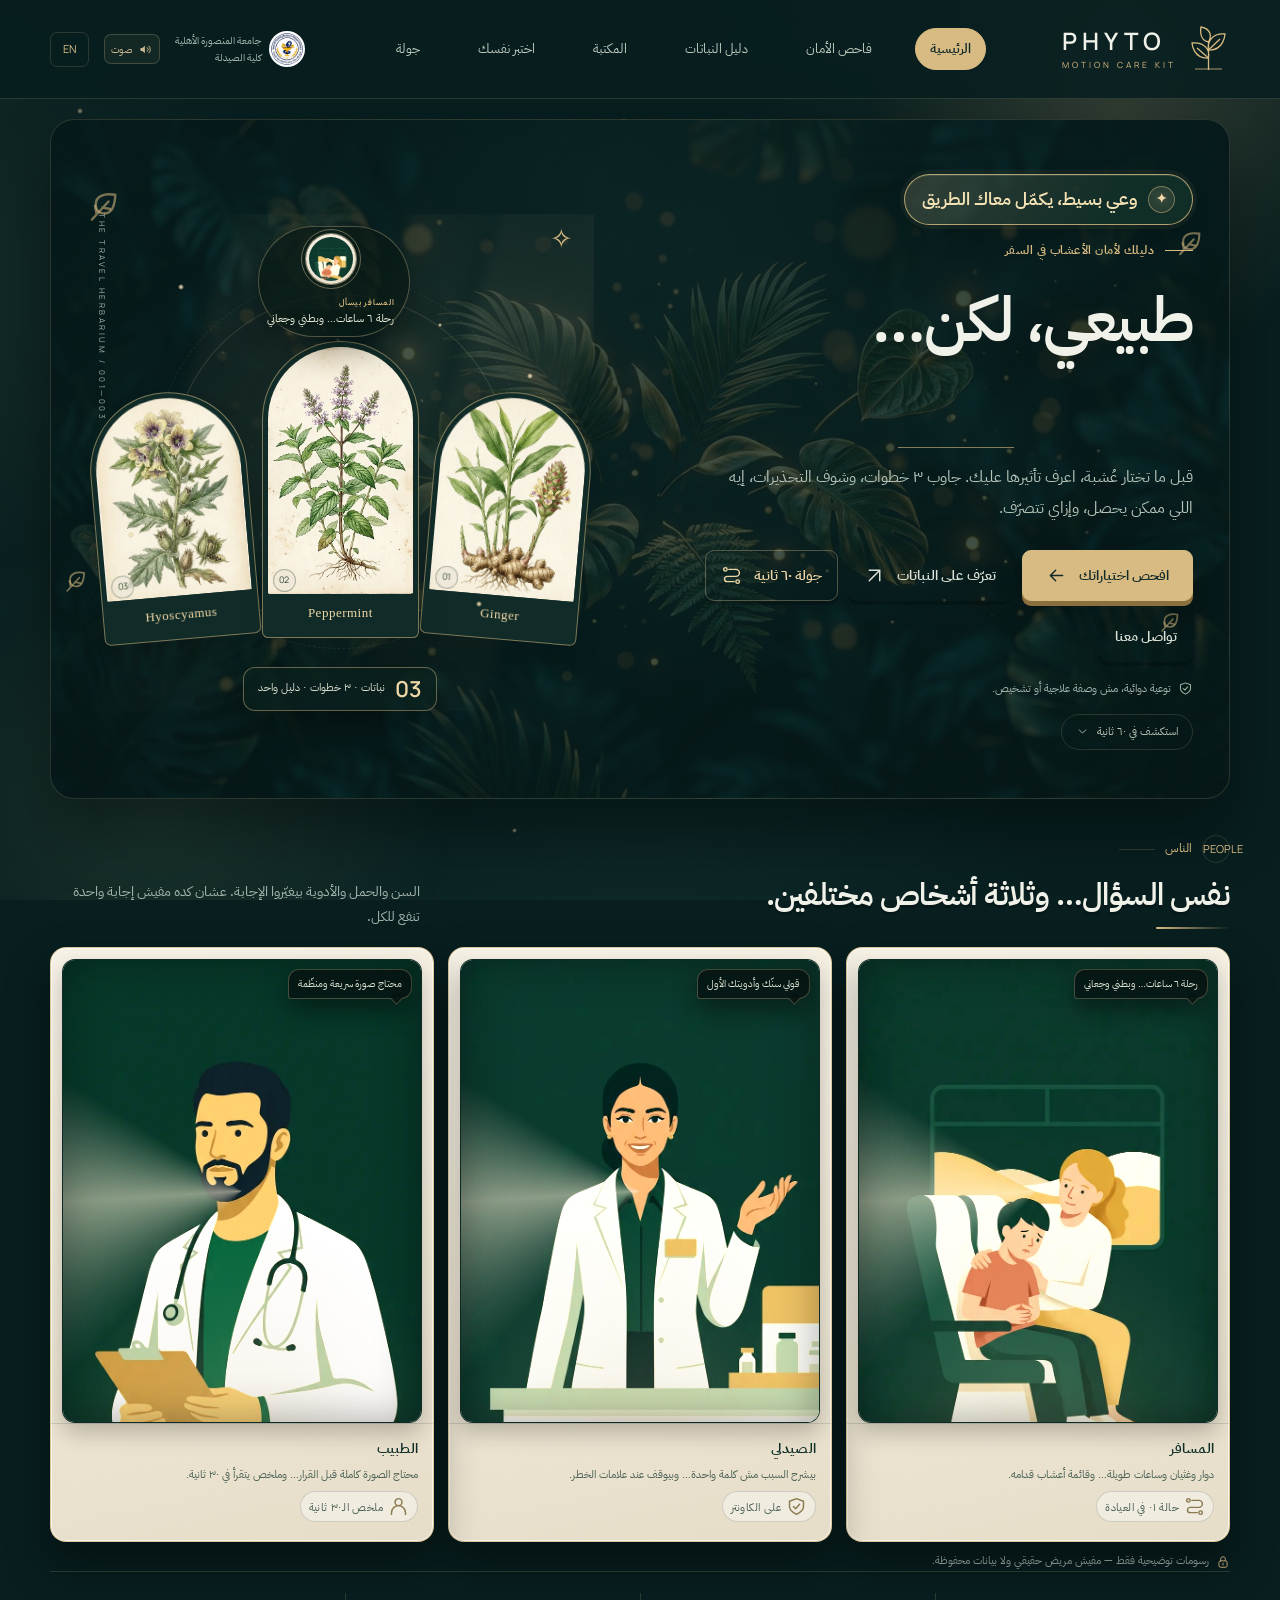
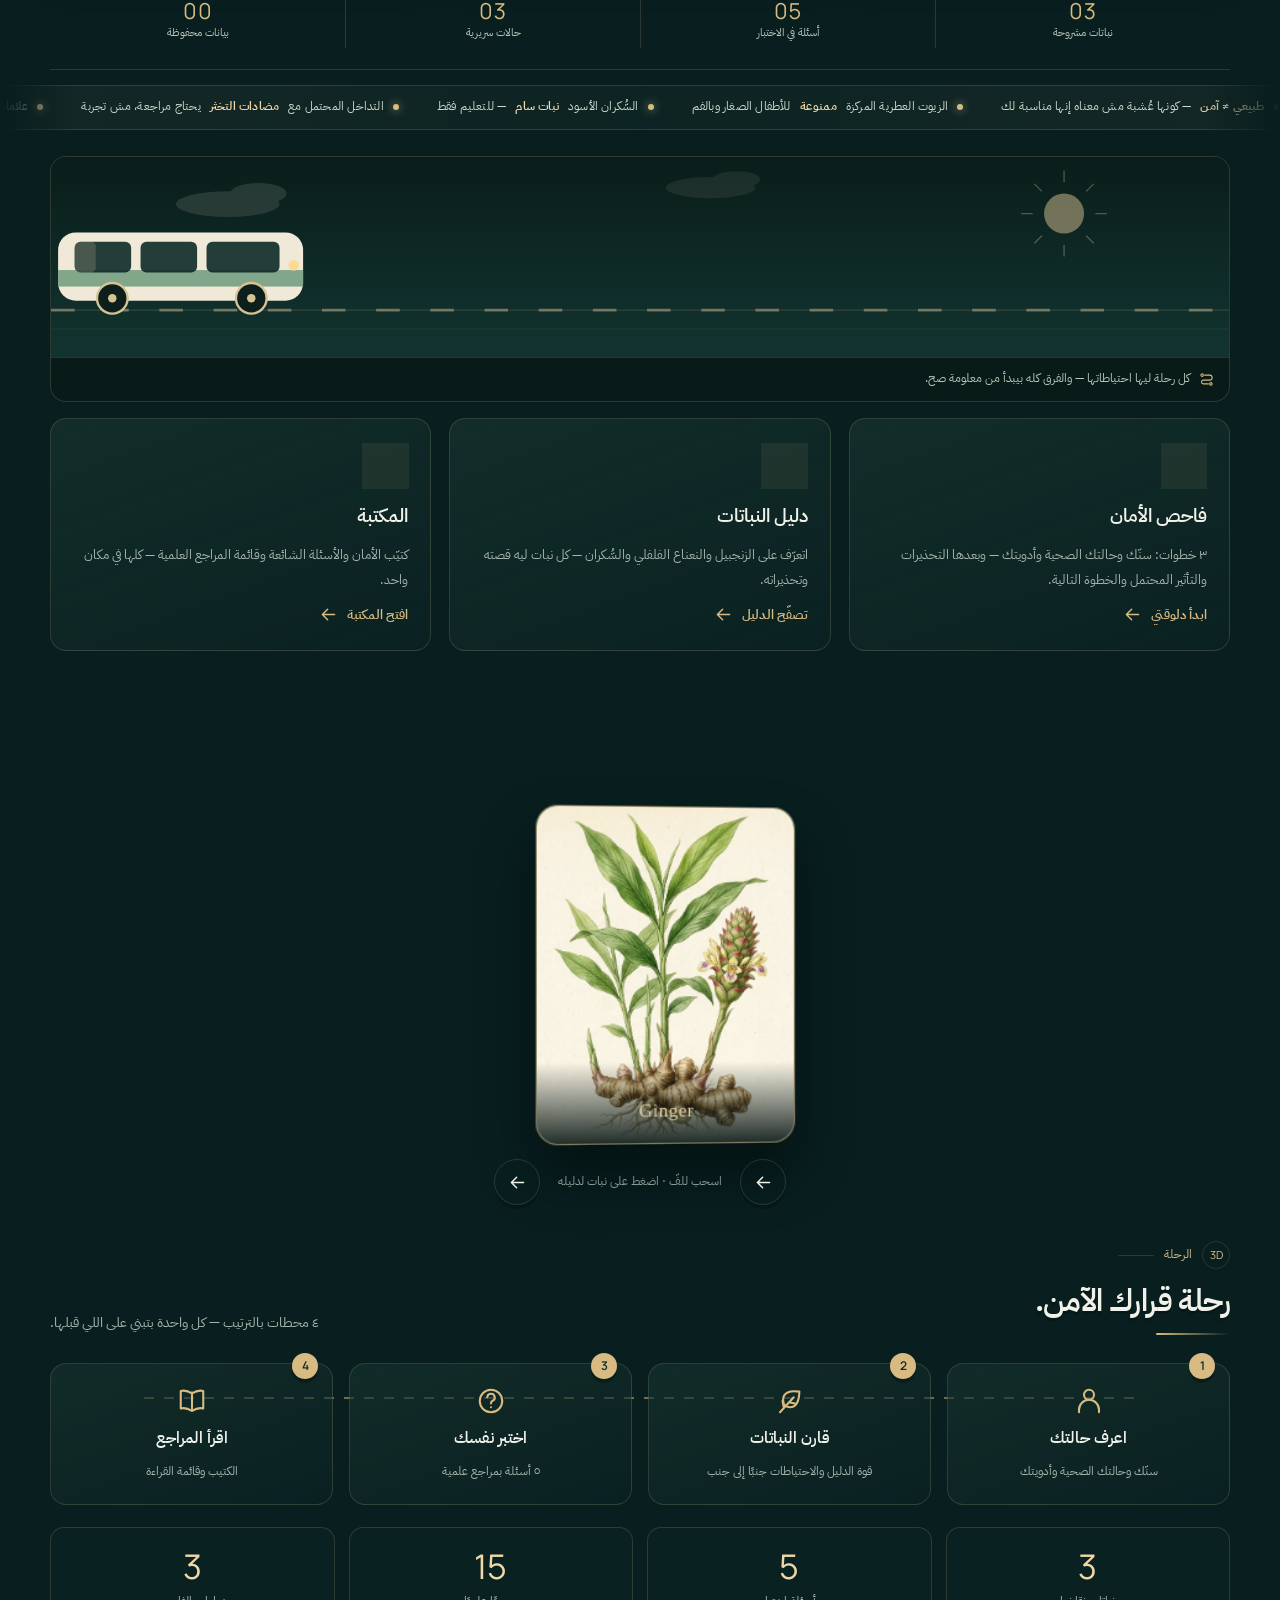
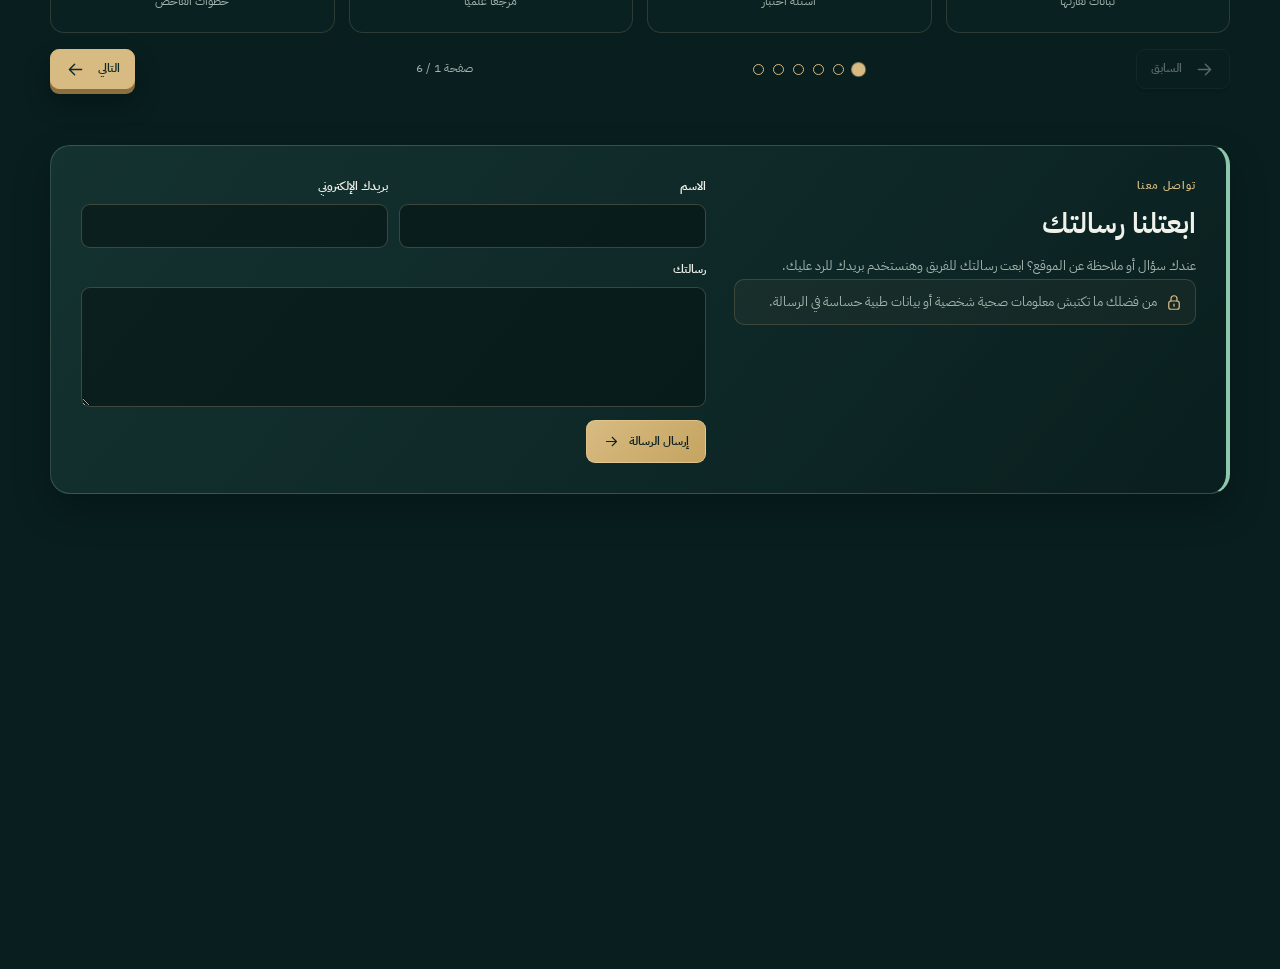
==== index.html @ ccb15052 "Add contact form to main site Co-authored-by: arena-agent <297053741+arena-agent@users.noreply.githu" ====
<!DOCTYPE html>
<html lang="ar" dir="rtl">
<head>
<meta charset="utf-8">
<meta name="viewport" content="width=device-width,initial-scale=1">
<meta name="theme-color" content="#081e1f">
<link rel="icon" href="data:image/svg+xml,%3Csvg xmlns=%27http://www.w3.org/2000/svg%27 viewBox=%270 0 40 40%27%3E%3Crect width=%2740%27 height=%2740%27 rx=%2710%27 fill=%27%23081e1f%27/%3E%3Cpath d=%27M10 31L28 10M15 25C7 10 22 7 30 8c1 13-4 21-15 17Z%27 fill=%27none%27 stroke=%27%23d8bb82%27 stroke-width=%272%27/%3E%3C/svg%3E">
<meta name="description" content="دليلك التفاعلي لأمان الأعشاب في السفر. تعرّف على التأثيرات المحتملة للزنجبيل والنعناع والسكران، والتحذيرات والخطوة التالية المناسبة.">
<title>PHYTO MOTION — معرفة تسبق الرحلة</title>
<style>
@font-face{font-family:Plex;src:url('[data-uri]') format('woff2');font-weight:400;font-display:swap}
@font-face{font-family:Plex;src:url('[data-uri]') format('woff2');font-weight:600 800;font-display:swap}
@font-face{font-family:Manrope;src:url('[data-uri]') format('woff2');font-weight:400;font-display:swap}
@font-face{font-family:Manrope;src:url('[data-uri]') format('woff2');font-weight:500 800;font-display:swap}
:root{--bg:#081e1f;--panel:#102b2b;--panel2:#153432;--gold:#d8bb82;--gold2:#f0d7a7;--paper:#f2ecde;--text:#f0f1e8;--muted:#a4b5ad;--line:rgba(215,194,148,.17);--green:#8fc7ac;--amber:#e6c27e;--red:#f2a093;--radius:20px;--font:Plex,Manrope,Tahoma,sans-serif;color-scheme:dark}
*{box-sizing:border-box}html{scroll-behavior:smooth;scroll-padding-top:30px}body{margin:0;background:var(--bg);color:var(--text);font-family:var(--font);font-size:15px;line-height:1.8;-webkit-font-smoothing:antialiased}html[lang=en]{--font:Manrope,Plex,sans-serif}html[lang=en] body{line-height:1.7}button,input,select{font:inherit}button,a{-webkit-tap-highlight-color:transparent}button{cursor:pointer}a{color:inherit;text-decoration:none}button{color:inherit}button:disabled{cursor:not-allowed;opacity:.5}a,button,input,summary{touch-action:manipulation}button:focus-visible,a:focus-visible,summary:focus-visible,select:focus-visible{outline:2px solid var(--gold2);outline-offset:5px}::selection{background:var(--gold);color:var(--bg)}h1,h2,h3,h4,p,figure{margin:0}h1,h2,h3,h4{font-weight:600}img{display:block;max-width:100%}svg.icon{width:21px;height:21px;fill:none;stroke:currentColor;stroke-width:1.65;stroke-linecap:round;stroke-linejoin:round;flex-shrink:0;vertical-align:middle}svg.sprite{position:absolute;width:0;height:0;overflow:hidden}.container{width:min(1180px,calc(100% - 88px));margin-inline:auto}.latin{font-family:Manrope,sans-serif;direction:ltr;unicode-bidi:isolate}.subtle{color:var(--muted)}.gold{color:var(--gold)}.eyebrow{font-family:Manrope,Plex,sans-serif;font-size:11px;letter-spacing:2.1px;text-transform:uppercase;color:var(--gold);display:flex;align-items:center;gap:11px;font-weight:600}.eyebrow:before{content:"";width:28px;height:1px;background:var(--gold)}.btn{display:inline-flex;align-items:center;justify-content:center;gap:12px;border-radius:9px;border:1px solid var(--line);padding:12px 23px;background:transparent;font-weight:600;font-size:14px;transition:background .2s,transform .2s,border-color .2s;min-height:49px}.btn:hover{background:rgba(255,255,255,.045);border-color:var(--gold)}.btn-primary{background:var(--gold);color:#132b28;border-color:var(--gold);box-shadow:0 3px 0 rgba(0,0,0,.06)}.btn-primary:hover{background:var(--gold2);border-color:var(--gold2);transform:translateY(-2px)}.btn-quiet{border-color:transparent;padding-inline:15px;color:#dde3d8}.btn-sm{padding:8px 14px;min-height:40px;font-size:12px}.arrow{transition:transform .2s}.btn:hover .arrow{transform:translateX(-3px)}html[dir=ltr] .arrow{transform:rotate(180deg)}html[dir=ltr] .btn:hover .arrow{transform:rotate(180deg) translateX(-3px)}.skip-link{position:fixed;top:-100px;inset-inline-start:20px;background:var(--gold);color:var(--bg);padding:10px;z-index:50}.skip-link:focus{top:10px}.section{padding-block:68px;scroll-margin-top:20px}.section-head{display:flex;align-items:end;justify-content:space-between;gap:25px;margin-bottom:28px}.section-head h2{font-size:31px;line-height:1.55;margin-top:8px;letter-spacing:-.6px}.section-head p{color:var(--muted);font-size:14px;max-width:370px}.section-number{display:flex;align-items:center;gap:10px;color:var(--gold);font-size:12px}.section-number .latin{font-size:11px;border:1px solid var(--line);border-radius:50%;width:28px;height:28px;display:grid;place-items:center}.section-number:after{content:"";height:1px;width:36px;background:var(--line)}.text-link{background:none;border:0;padding:0;color:var(--gold);font-size:13px;display:inline-flex;align-items:center;gap:7px}.text-link:hover{color:var(--gold2)}[hidden]{display:none!important}
/* The botanical masthead */
.site-header{border-bottom:1px solid var(--line)}.header-inner{height:98px;display:flex;align-items:center;justify-content:space-between;gap:25px}.brand{display:flex;gap:11px;align-items:center}.brand-mark{width:43px;height:50px;stroke:var(--gold);fill:none;stroke-width:1.3}.wordmark{font-family:Manrope,sans-serif;line-height:1.15;direction:ltr;text-align:left}.wordmark strong{display:block;font-size:24px;font-weight:600;letter-spacing:5px}.wordmark small{font-size:8.5px;letter-spacing:3px;color:var(--gold)}.nav{display:flex;gap:28px;align-items:center}.nav a{font-size:13px;color:#c0cbbf;transition:color .2s}.nav a:hover{color:var(--gold)}.header-tools{display:flex;align-items:center;gap:15px}.affiliation-mini{display:flex;align-items:center;gap:8px;font-size:10px;line-height:1.7;color:var(--muted)}.affiliation-mini img{height:36px;width:36px;border-radius:50%;background:white;padding:2px}.lang-button{height:35px;min-width:39px;display:flex;align-items:center;justify-content:center;background:none;border:1px solid var(--line);border-radius:7px;font-family:Manrope,Plex,sans-serif;font-size:11px;color:var(--gold);padding:4px 8px}.lang-button:hover{border-color:var(--gold)}.hero{position:relative;display:grid;grid-template-columns:1.1fr 1fr;align-items:center;gap:42px;padding-block:54px 48px;min-height:485px}.hero-copy{position:relative;z-index:2}.hero .eyebrow{font-family:Plex,Manrope,sans-serif;letter-spacing:.5px;font-size:12px}.hero h1{font-size:62px;line-height:1.36;letter-spacing:-1.7px;margin-block:17px 15px}.hero h1 em{font-style:normal;color:var(--gold);position:relative}.hero h1 em:after{content:"";position:absolute;height:1px;width:39%;background:var(--gold);bottom:3px;inset-inline-end:1px;opacity:.6}.hero-description{font-size:16px;line-height:1.95;color:#b5c3b9;max-width:470px}.hero-actions{display:flex;align-items:center;gap:10px;flex-wrap:wrap;margin-top:25px}.hero-note{display:flex;gap:7px;align-items:center;font-size:11px;color:var(--muted);margin-top:17px}.hero-note svg{width:15px;height:15px;color:#9eb5a1}.botanical-scene{position:relative;height:360px;display:flex;align-items:center;justify-content:center;isolation:isolate}.orbit{position:absolute;inset:0;display:flex;justify-content:center;align-items:center;z-index:-1}.orbit:before{content:"";width:335px;height:335px;border-radius:50%;border:1px solid var(--line);outline:1px dashed rgba(215,194,148,.1);outline-offset:17px;background:radial-gradient(circle,rgba(112,144,111,.12),transparent 66%)}.scene-overline{position:absolute;top:-1px;left:8px;writing-mode:vertical-rl;font-family:Manrope,sans-serif;letter-spacing:2.5px;color:var(--muted);font-size:8px}.scene-spark{position:absolute;top:1px;right:21px;color:var(--gold);font-size:27px;font-family:Georgia,serif}.herbarium{display:flex;gap:11px;align-items:end;width:100%;justify-content:center;direction:rtl;padding-bottom:17px}.specimen{width:31%;height:248px;padding:5px;border:1px solid rgba(216,187,130,.55);border-radius:100px 100px 8px 8px;background:#112c28;position:relative;box-shadow:0 15px 25px rgba(0,0,0,.12)}.specimen:first-child{transform:rotate(5deg) translateY(2px)}.specimen:last-child{transform:rotate(-5deg) translateY(2px)}.specimen.middle{height:297px;z-index:2}.specimen img{width:100%;height:calc(100% - 38px);object-fit:cover;object-position:center 54%;border-radius:100px 100px 2px 2px;filter:saturate(.83)}.specimen figcaption{direction:ltr;font-family:Georgia,serif;font-size:13px;color:var(--gold2);text-align:center;line-height:38px;letter-spacing:.5px}.specimen .specimen-no{position:absolute;bottom:45px;left:10px;font-family:Manrope,sans-serif;font-size:9px;border:1px solid rgba(28,50,34,.3);color:#334a33;border-radius:50%;width:23px;height:23px;display:grid;place-items:center;background:#eee7d9bf}.specimen.middle img{object-position:center 43%}.scene-note{position:absolute;bottom:0;left:50%;transform:translateX(-50%);display:flex;align-items:center;gap:9px;white-space:nowrap;background:#142f2c;border:1px solid var(--line);color:#d9ddcf;border-radius:6px;padding:8px 15px;box-shadow:0 7px 24px #03141466;font-size:11px;z-index:3}.scene-note svg{width:16px;height:16px;color:var(--gold)}.hero-trust{border-block:1px solid var(--line);display:grid;grid-template-columns:repeat(4,1fr);padding:21px 0}.trust-item{display:flex;align-items:center;justify-content:center;gap:12px;font-size:12px;color:#c5cfc2}.trust-item:not(:last-child){border-inline-end:1px solid var(--line)}.trust-item svg{color:var(--gold);width:20px;height:20px}.trust-item .trust-num{font-family:Manrope,sans-serif;color:var(--gold);font-size:21px;line-height:1}
/* Three-step checker */
#safety{padding-top:56px}.checker-grid{display:grid;grid-template-columns:minmax(0,1fr) 300px;gap:22px;align-items:start}.checker-card{border:1px solid var(--line);border-radius:var(--radius);background:#102a2a;overflow:hidden;box-shadow:0 10px 40px #03131320}.checker-top{padding:22px 28px 0}.step-nav{display:flex;align-items:center;gap:0;position:relative;isolation:isolate}.step-nav:before{content:"";position:absolute;inset:17px 25px auto;height:1px;background:var(--line);z-index:-1}.step-button{flex:1;display:flex;flex-direction:column;gap:6px;align-items:center;background:none;border:0;color:#7f978b;padding:0 0 16px;font-size:11px}.step-button .step-num{font-family:Manrope,sans-serif;font-size:11px;display:grid;place-items:center;width:34px;height:34px;border-radius:50%;border:1px solid #365044;background:var(--panel)}.step-button.is-current{color:var(--gold)}.step-button.is-current .step-num{background:var(--gold);color:var(--bg);border-color:var(--gold);box-shadow:0 0 0 5px #d8bb820c}.step-button.is-done{color:var(--green)}.step-button.is-done .step-num{border-color:var(--green);color:var(--green)}.step-button:disabled{cursor:default;opacity:1}.step-progress{height:2px;background:#203d34;position:relative;margin-top:2px}.step-progress span{display:block;height:100%;width:33.33%;background:var(--gold);transition:width .3s}.form-body{padding:23px 30px 26px;min-height:420px}.form-kicker{display:flex;justify-content:space-between;align-items:center;color:var(--gold);font-size:10px;letter-spacing:.3px;margin-bottom:7px}.reset-button{border:0;background:none;font-size:11px;color:var(--muted);display:inline-flex;align-items:center;gap:5px;padding:3px 0}.reset-button svg{width:13px;height:13px}.form-body h3{font-size:24px;line-height:1.6;margin-bottom:3px}.form-subtitle{font-size:13px;color:var(--muted);margin-bottom:21px}.field{border:0;margin:0 0 22px;padding:0;min-width:0}.field legend{padding:0;margin-bottom:10px;font-size:13px;font-weight:600}.field .optional{font-size:10px;color:var(--muted);font-weight:400;margin-inline-start:6px}.options{display:grid;grid-template-columns:repeat(3,minmax(0,1fr));gap:10px}.choice{position:relative;display:flex;border:1px solid #365044;border-radius:10px;background:#0d2424;cursor:pointer;padding:13px 11px;align-items:center;gap:10px;min-width:0;transition:background .18s,border-color .18s}.choice:hover{background:#19392f;border-color:#6c7c5d}.choice input{position:absolute;opacity:0;width:1px;height:1px;pointer-events:none}.choice:has(input:focus-visible){outline:2px solid var(--gold);outline-offset:3px}.choice:has(input:checked){border-color:var(--gold);background:#293e30;box-shadow:inset 0 0 0 .5px var(--gold)}.choice .choice-icon{color:#9ab39e;width:23px;height:23px;flex-shrink:0}.choice:has(input:checked) .choice-icon{color:var(--gold)}.choice-text{display:block;flex:1;line-height:1.65;min-width:0}.choice-title{display:block;font-size:12px;font-weight:600}.choice-sub{display:block;color:var(--muted);font-size:10px;font-weight:400;margin-top:3px;line-height:1.55}.choice-indicator{width:13px;height:13px;border:1px solid #5c7563;border-radius:50%;flex-shrink:0;position:relative}.choice:has(input:checked) .choice-indicator{background:var(--gold);border-color:var(--gold)}.choice:has(input:checked) .choice-indicator:after{content:"";position:absolute;left:3px;top:1px;width:4px;height:6px;border:solid #172b23;border-width:0 1.4px 1.4px 0;transform:rotate(45deg)}.choice.check .choice-indicator{border-radius:3px}.choice.age{flex-direction:column;text-align:center;gap:6px;padding:14px 12px;min-height:99px}.choice.age .choice-indicator{position:absolute;top:8px;inset-inline-end:8px;width:12px;height:12px}.choice.age .choice-sub{margin-top:1px;font-size:10px}.choice.compact{padding:11px 13px;justify-content:center;min-height:48px}.choice.compact .choice-title{font-weight:400}.conditions-options{grid-template-columns:repeat(2,minmax(0,1fr))}.med-options{grid-template-columns:repeat(2,minmax(0,1fr))}.med-options .choice:first-child{grid-column:1/-1}.allergy-options{grid-template-columns:repeat(2,minmax(0,1fr))}.symptom-options{grid-template-columns:repeat(2,minmax(0,1fr))}.symptom-options .choice{padding-block:15px}.redflag-options{grid-template-columns:1fr}.redflag-options .choice{padding-block:10px}.redflag-options .choice:has(input:checked):not(.none){border-color:var(--red);background:#4a302c}.notice{display:flex;align-items:start;gap:9px;border-radius:8px;background:#17352f;color:#bfd0ba;padding:11px 13px;font-size:11px;line-height:1.8}.notice svg{width:16px;height:16px;margin-top:2px;color:var(--gold)}.notice.warning{background:#413728;color:#f0d4a3;border:1px solid #7e6541}.notice.danger{background:#3b2625;color:#fac0b1;border:1px solid #8d5a4e;margin-top:13px}.notice.danger button{display:block;margin-top:7px}.error-message{font-size:11px;color:var(--red);margin:7px 0 0;display:flex;gap:5px;align-items:center}.error-message svg{width:14px;height:14px}.field.invalid .options{border-radius:10px;outline:1px solid #e1a09388;outline-offset:5px}.form-actions{border-top:1px solid var(--line);margin-top:24px;padding-top:18px;display:flex;align-items:center;justify-content:space-between;gap:12px}.form-actions .btn-primary{margin-inline-start:auto;min-width:175px}.form-disclaimer{font-size:10px;color:var(--muted);margin-top:12px}.checker-aside{padding:23px 24px;border:1px solid var(--line);border-radius:var(--radius);background:linear-gradient(160deg,#17342e99,#0c242400);min-height:0;position:sticky;top:24px}.aside-ornament{width:40px;height:40px;display:grid;place-items:center;border:1px solid #6d6a47;border-radius:50%;color:var(--gold);margin-bottom:15px}.aside-ornament svg{width:21px;height:21px}.checker-aside h3{font-size:19px;line-height:1.6;margin-bottom:7px}.checker-aside>p{font-size:12px;color:var(--muted);line-height:1.9}.legend-list{margin:22px 0 18px;display:grid;gap:16px}.legend-item{display:flex;align-items:start;gap:11px}.legend-dot{width:8px;height:8px;border-radius:50%;background:var(--green);box-shadow:0 0 0 4px #8fc7ac0c;margin-top:8px;flex-shrink:0}.legend-dot.amber{background:var(--amber);box-shadow:0 0 0 4px #e6c27e0c}.legend-dot.red{background:var(--red);box-shadow:0 0 0 4px #f2a0930c}.legend-item strong{display:block;font-size:12px;font-weight:400}.legend-item small{color:var(--muted);font-size:10px;display:block;line-height:1.7;margin-top:1px}.aside-bottom{border-top:1px solid var(--line);padding-top:17px;font-size:11px;color:var(--muted);line-height:1.9}.emergency-trigger{display:flex;align-items:center;gap:7px;background:none;border:0;padding:13px 0 0;color:var(--red);font-size:11px;text-decoration:underline;text-decoration-thickness:1px;text-underline-offset:4px}.emergency-trigger svg{width:15px;height:15px}.scenarios{display:flex;flex-wrap:wrap;align-items:center;gap:8px;margin-top:20px}.scenarios>span{font-size:11px;color:var(--muted);margin-inline-end:3px}.scenario-button{background:none;border:1px solid var(--line);border-radius:50px;padding:5px 12px;color:#bdcbbc;font-size:10px;min-height:32px;transition:border-color .2s,background .2s}.scenario-button:hover{border-color:var(--gold);background:#243d30;color:var(--gold2)}
/* Personalised, explainable results */
#results{scroll-margin-top:22px}.result-section{margin-top:34px;animation:rise .4s ease}.result-heading{display:flex;align-items:center;justify-content:space-between;gap:16px;margin-bottom:15px}.result-heading h3{font-size:25px}.result-controls{display:flex;gap:7px;flex-wrap:wrap}.result-summary{background:#15372f;border:1px solid #496449;border-radius:14px;padding:22px 24px;margin-bottom:20px}.result-summary.has-warning{background:#363427;border-color:#6d6240}.result-summary .summary-kicker{font-size:10px;color:var(--gold);margin-bottom:5px;display:flex;align-items:center;gap:7px}.result-summary h4{font-size:21px;line-height:1.7}.result-summary p{font-size:12px;color:#bec7b3;line-height:1.9;margin-top:4px}.profile-tags{display:flex;gap:6px;flex-wrap:wrap;margin-top:13px}.profile-tags span{padding:3px 9px;border:1px solid #9eaa7a44;color:#d6ddc8;border-radius:5px;font-size:10px}.example-tag{color:var(--gold);font-size:11px;margin-bottom:4px;display:inline-flex;gap:7px;align-items:center}.result-grid{display:grid;grid-template-columns:repeat(3,minmax(0,1fr));gap:16px;align-items:start}.result-card{border:1px solid var(--line);border-radius:14px;background:var(--panel);overflow:hidden}.result-card-top{padding:20px 20px 17px;border-bottom:1px solid var(--line)}.result-plant{display:flex;gap:12px;align-items:center;margin-bottom:14px}.result-plant img{width:48px;height:60px;border-radius:40px 40px 5px 5px;object-fit:cover;object-position:center 28%;border:1px solid #81916b}.result-plant h4{font-size:19px}.result-plant small{display:block;font-size:10px;color:var(--muted);font-family:Georgia,serif;font-style:italic;direction:ltr}.status{display:inline-flex;align-items:center;gap:6px;padding:4px 9px;border-radius:5px;font-size:10px;color:var(--green);background:#243f35;border:1px solid #8fc7ac33;line-height:1.8}.status svg{width:13px;height:13px}.status.consult{color:var(--amber);border-color:#e6c27e33;background:#3b382a}.status.avoid{color:var(--red);border-color:#f2a09333;background:#42312b}.result-card-top>p{font-size:12px;line-height:1.9;color:#d3d9c9;margin-top:12px}.base-consequence{padding:17px 20px;border-bottom:1px solid var(--line)}.result-label{font-size:10px;color:var(--gold);display:flex;align-items:center;gap:6px;margin-bottom:4px}.result-label svg{width:13px;height:13px}.base-consequence p{font-size:12px;color:var(--muted);line-height:1.9}.result-action{padding:15px 20px;background:#14312b;border-bottom:1px solid var(--line)}.result-action p{font-size:12px;line-height:1.9;color:#d5ddcb}.risk-detail{border-bottom:1px solid var(--line);margin:0 18px}.risk-detail:last-of-type{border:0}.risk-detail summary{padding:14px 0;display:flex;align-items:center;gap:7px;font-size:11px;cursor:pointer;list-style:none;color:var(--gold2)}.risk-detail summary::-webkit-details-marker{display:none}.risk-detail summary:after{content:"+";font-family:Manrope;font-size:16px;color:var(--muted);margin-inline-start:auto}.risk-detail[open] summary:after{content:"−"}.risk-detail summary svg{width:13px;height:13px}.risk-content{padding:0 0 15px}.risk-content dl{margin:0}.risk-content dt{font-size:10px;color:var(--gold);margin-top:9px}.risk-content dt:first-child{margin-top:0}.risk-content dd{font-size:11px;color:#bac9b7;margin:2px 0 0;line-height:1.9}.citations{display:flex;gap:7px;flex-wrap:wrap;font-family:Manrope,Plex,sans-serif;font-size:9px;margin-top:10px;direction:ltr;justify-content:flex-start}.citation{color:#97b5a1;text-decoration:underline;text-underline-offset:3px}.citation:hover{color:var(--gold)}.no-extra{font-size:10px;color:var(--muted);padding:16px 20px;line-height:1.9}.results-footnote{font-size:11px;color:var(--muted);margin-top:16px;display:flex;align-items:start;gap:7px}.results-footnote svg{width:15px;height:15px;color:var(--gold);margin-top:2px}.symptom-callout{border:1px solid #7e6541;background:#393327;border-radius:12px;padding:17px 20px;margin-bottom:18px}.symptom-callout h4{font-size:17px;color:var(--gold2)}.symptom-callout p{font-size:12px;color:#d1c4a4;margin-top:6px}.plan{margin-top:22px;padding:24px;border:1px solid var(--line);border-radius:14px;background:#102b27}.plan h4{font-size:19px}.plan-list{display:grid;grid-template-columns:repeat(3,1fr);gap:20px;margin-top:18px}.plan-item{display:flex;align-items:start;gap:10px}.plan-item>span{font-family:Manrope,sans-serif;color:var(--gold);font-size:11px;min-width:23px;border:1px solid var(--line);border-radius:50%;height:23px;display:grid;place-items:center;margin-top:2px}.plan-item p{font-size:12px;line-height:1.9;color:#c1ceba}.emergency-panel{border:1px solid #a16757;background:#3a2926;border-radius:16px;padding:27px;color:#f0dcd0}.emergency-panel>.icon{width:32px;height:32px;color:var(--red);margin-bottom:12px}.emergency-panel h4{font-size:25px;color:#ffd5c7;line-height:1.6}.emergency-panel p{font-size:13px;line-height:1.9;margin-top:10px}.emergency-panel ul{padding-inline-start:21px;font-size:13px;line-height:2}.emergency-panel .btn{margin-top:7px;background:#f0b3a1;color:#381c19;border-color:#f0b3a1}.emergency-panel .emergency-note{font-size:11px;color:#d4afa0}.result-tool-label{display:flex;align-items:center;gap:6px}.copy-fallback{width:100%;background:#0b2423;color:var(--text);border:1px solid var(--gold);border-radius:9px;padding:12px;min-height:180px;font:12px var(--font);margin-top:13px}.toast{position:fixed;bottom:24px;left:50%;transform:translate(-50%,20px);background:#e8d6ad;color:#18352b;box-shadow:0 6px 30px #03111177;padding:11px 22px;border-radius:9px;font-size:12px;z-index:100;opacity:0;pointer-events:none;transition:.2s;width:max-content;max-width:calc(100% - 32px);text-align:center}.toast.show{transform:translate(-50%,0);opacity:1}
.matched-title{display:flex;align-items:center;justify-content:space-between;font-size:9px;letter-spacing:.3px;color:var(--gold);padding:12px 20px 0}.matched-title span{border:1px solid var(--line);border-radius:4px;padding:0 5px;color:var(--muted);font-size:9px}.risk-detail[open] summary{color:var(--gold2)}
/* The botanical library */
.plants-section{border-top:1px solid var(--line)}.plant-grid{display:grid;grid-template-columns:repeat(3,minmax(0,1fr));gap:23px}.plant-card{border:1px solid var(--line);border-radius:13px;overflow:hidden;background:var(--panel);transition:transform .25s,border-color .25s}.plant-card:hover{transform:translateY(-5px);border-color:#97845a}.plant-picture{height:220px;position:relative;overflow:hidden;margin:13px 13px 0;border-radius:130px 130px 5px 5px;background:var(--paper)}.plant-picture img{width:100%;height:100%;object-fit:cover;object-position:center 44%;filter:saturate(.78);transition:transform .6s}.plant-card:hover .plant-picture img{transform:scale(1.04)}.plant-picture .plant-index{position:absolute;bottom:12px;inset-inline-start:12px;font-family:Manrope;font-size:10px;color:#273e2c;background:#ede5d4db;border:1px solid #79806555;padding:3px 8px;border-radius:4px}.plant-body{padding:21px 22px 22px}.plant-body h3{font-size:24px;line-height:1.5}.botanical-name{font-family:Georgia,serif;direction:ltr;color:#93ad92;font-size:12px;font-style:italic;margin-top:2px}.plant-body .evidence{font-size:10px;color:var(--gold);display:flex;align-items:center;gap:6px;margin:13px 0 9px}.evidence:before{content:"";width:5px;height:5px;background:var(--gold);border-radius:50%}.evidence.high-alert{color:var(--red)}.evidence.high-alert:before{background:var(--red)}.plant-description{font-size:12px;line-height:1.95;color:#b1c2ac;min-height:70px}.plant-card .citations{margin-top:6px;margin-bottom:17px}.plant-more{width:100%;display:flex;justify-content:space-between;align-items:center;border:0;border-top:1px solid var(--line);background:none;color:var(--gold2);font-size:11px;padding:14px 0 0}.plant-more svg{width:17px;height:17px}.plant-caution{font-size:10px;color:var(--muted);margin-top:17px;display:flex;align-items:start;gap:7px}.plant-caution svg{width:15px;height:15px;margin-top:2px;flex-shrink:0;color:var(--gold)}.booklet-banner{display:grid;grid-template-columns:1.4fr 1fr;border:1px solid #82724e;background:linear-gradient(110deg,#16352c,#142e2b 65%,#102728);border-radius:16px;position:relative;overflow:hidden;padding:36px 38px;gap:25px;align-items:center;margin-top:58px}.booklet-copy h3{font-size:28px;line-height:1.7;margin-block:7px}.booklet-copy>p{color:#adc0a8;font-size:13px;max-width:470px}.booklet-actions{display:flex;align-items:center;gap:20px;flex-wrap:wrap;margin-top:19px}.booklet-meta{font-family:Manrope,Plex;font-size:9px;letter-spacing:.8px;color:var(--gold);margin-top:12px}.book-stack{position:relative;height:230px;display:grid;place-items:center;direction:ltr}.book-cover{position:relative;background:#092422;width:148px;height:210px;border:1px solid #b39b67;box-shadow:5px 5px 0 #d4c8a8,7px 7px 0 #40523a,15px 23px 30px #001c1855;transform:rotate(-9deg);padding:11px;text-align:center;color:var(--gold);display:flex;align-items:center;justify-content:center;flex-direction:column;gap:7px;z-index:1}.book-cover:before{content:"";position:absolute;inset:6px;border:1px solid #bda36966;pointer-events:none}.book-cover small{font-family:Manrope;font-size:6px;letter-spacing:1.4px}.book-cover strong{font-family:Georgia,serif;line-height:1.18;font-size:26px;font-weight:400;letter-spacing:1px}.book-cover svg{height:42px;width:42px;margin-block:2px}.book-cover .arabic-title{font-size:9px;color:#d8d6b7;direction:rtl}.book-cover .cover-footer{font-size:5px;font-family:Manrope;letter-spacing:1.2px;margin-top:5px}.book-back{position:absolute;width:144px;height:204px;border:1px solid #9b895b;background:#234032;transform:rotate(7deg) translateX(25px);box-shadow:6px 10px 15px #00181144}.book-stack:after{content:"A5 / FIELD GUIDE";position:absolute;bottom:-1px;left:50%;transform:translateX(-50%);color:#9aac91;font-family:Manrope;font-size:8px;letter-spacing:2px;white-space:nowrap}.booklet-banner:after{content:"✧";position:absolute;top:9px;left:20px;color:#d8bb8255;font-size:37px}.faq{margin-top:37px;display:grid;grid-template-columns:1fr 1fr;gap:13px}.faq details,.sources-panel{border:1px solid var(--line);border-radius:11px;background:#0d2524}.faq summary{font-size:13px;cursor:pointer;display:flex;justify-content:space-between;align-items:center;padding:17px 19px;list-style:none;gap:10px}.faq summary::-webkit-details-marker{display:none}.faq summary:after{content:"+";color:var(--gold);font-size:18px;font-family:Manrope}.faq details[open] summary:after{content:"−"}.faq p{font-size:12px;color:var(--muted);padding:0 19px 18px;line-height:1.9}.sources-panel{margin-top:15px}.sources-panel>summary{padding:18px 21px;display:flex;align-items:center;gap:11px;cursor:pointer;list-style:none}.sources-panel>summary::-webkit-details-marker{display:none}.sources-panel>summary .icon{color:var(--gold);width:18px;height:18px}.sources-panel>summary strong{font-weight:400;font-size:12px}.sources-panel>summary .source-meta{color:var(--muted);font-size:10px;margin-inline-start:auto}.sources-panel>summary:after{content:"+";color:var(--gold);font-family:Manrope;font-size:18px;margin-inline-start:6px}.sources-panel[open]>summary:after{content:"−"}.sources-content{border-top:1px solid var(--line);padding:21px}.sources-description{color:var(--muted);font-size:12px;margin-bottom:18px}.source-grid{display:grid;grid-template-columns:repeat(2,minmax(0,1fr));gap:9px}.source-item{display:flex;justify-content:space-between;gap:15px;border:1px solid var(--line);border-radius:6px;padding:10px 13px;align-items:center;direction:ltr}.source-item span{font:11px Manrope;line-height:1.7;color:#c7d1c1}.source-item small{display:block;font-size:9px;color:var(--muted)}.source-item .icon{color:var(--gold);width:14px;height:14px}.source-item:hover{border-color:var(--gold)}.source-review{font-size:10px;color:var(--gold);margin-top:17px}.team-section{border-top:1px solid var(--line);padding-top:40px;margin-top:0}.academic-identity{display:flex;justify-content:space-between;align-items:center;gap:20px;padding-bottom:26px;border-bottom:1px solid var(--line)}.academic-identity h3{font-size:18px;margin-bottom:4px}.academic-identity p{font-size:11px;color:var(--muted)}.logo-trio{display:flex;gap:11px;align-items:center}.logo-trio img{width:53px;height:53px;padding:3px;background:#f5f1e7;border:1px solid #baa777;border-radius:50%;object-fit:contain}.supervisors{display:flex;align-items:start;gap:32px;padding-block:22px;border-bottom:1px solid var(--line)}.credits-label{color:var(--gold);font-size:11px;min-width:77px}.supervisor-list{display:flex;gap:8px 25px;flex-wrap:wrap;direction:ltr;text-align:left;font:10px/1.9 Manrope;flex:1;justify-content:space-between;color:#b4c4af}.team{padding-top:21px}.team-tags{display:grid;grid-template-columns:repeat(5,minmax(0,1fr));gap:9px;margin-top:13px}.team-tags span{font-family:Plex,sans-serif;direction:rtl;border:1px solid var(--line);border-radius:6px;background:#102825;padding:8px 6px;text-align:center;font-size:11px;color:#b4c4af}.footer-bottom{display:flex;justify-content:space-between;align-items:center;gap:25px;margin-top:32px;padding-block:18px 25px;border-top:1px solid var(--line);font-size:9px;color:#849b8b}.footer-bottom .latin{font-size:8px;letter-spacing:1px}.footer-bottom p{max-width:650px}
/* Accessible dialogs and print */
dialog{color:var(--text);background:#102b28;border:1px solid #8c7c54;border-radius:17px;padding:0;width:min(640px,calc(100% - 32px));max-height:85vh;box-shadow:0 25px 110px #0009;overscroll-behavior:contain}dialog::backdrop{background:#021010cb;backdrop-filter:blur(6px)}.dialog-header{display:flex;align-items:center;gap:15px;padding:24px 26px 20px;border-bottom:1px solid var(--line);position:sticky;top:0;background:#102b28;z-index:2}.dialog-header img{width:52px;height:68px;border-radius:35px 35px 5px 5px;object-fit:cover;object-position:center 25%}.dialog-header h2{font-size:23px}.dialog-header p{font:italic 12px Georgia;color:var(--muted);direction:ltr}.dialog-close{margin-inline-start:auto;align-self:start;width:31px;height:31px;display:grid;place-items:center;flex-shrink:0;border:1px solid var(--line);background:none;border-radius:50%;color:var(--gold)}.dialog-close svg{width:15px;height:15px}.dialog-body{padding:22px 27px 27px}.dialog-body h3{font-size:15px;color:var(--gold);margin-bottom:5px}.dialog-body h3:not(:first-child){margin-top:19px}.dialog-body p,.dialog-body li{font-size:13px;color:#c3d0bc;line-height:2}.dialog-body ul{padding-inline-start:20px}.dialog-body .notice{margin-top:19px}.dialog-body .citations{font-size:10px}.dialog-body .btn{margin-top:18px}.dialog-body .emergency-note{font-size:10px;color:var(--muted);margin-top:10px}.print-title{display:none}noscript{display:block;background:#49392a;color:var(--gold2);padding:20px;text-align:center;font-size:14px}.hide-scroll{overflow:hidden}@keyframes rise{from{opacity:0;transform:translateY(10px)}to{opacity:1;transform:translateY(0)}}
@media(min-width:1500px){.hero{padding-block:63px}.hero h1{font-size:68px}.botanical-scene{height:385px}.specimen{height:266px}.specimen.middle{height:319px}}
@media(max-width:1100px){.container{width:calc(100% - 56px)}.nav{gap:20px}.affiliation-mini span{display:none}.hero{gap:25px}.hero h1{font-size:54px}.botanical-scene{height:337px}.specimen{height:227px}.specimen.middle{height:277px}.checker-grid{grid-template-columns:minmax(0,1fr) 260px}.form-body{padding:22px}.choice.age{padding:13px 8px}.choice-title{font-size:11px}.checker-aside{padding:22px 19px}.plant-grid{gap:16px}.plant-body{padding:18px}.plant-description{min-height:93px}.supervisor-list{justify-content:flex-start}.result-card-top,.base-consequence,.result-action{padding-inline:16px}}
@media(max-width:860px){.container{width:calc(100% - 40px)}.header-inner{height:83px;gap:17px}.nav{gap:17px}.nav a{font-size:12px}.affiliation-mini{display:none}.hero{padding-block:37px 36px;gap:20px;min-height:440px}.hero h1{font-size:44px}.hero-description{font-size:14px}.hero .eyebrow{font-size:10px}.hero-actions{gap:4px}.hero-actions .btn{font-size:12px;padding:10px 15px}.botanical-scene{height:300px}.specimen{height:200px;padding:4px}.specimen.middle{height:242px}.specimen figcaption{font-size:11px;line-height:34px}.specimen img{height:calc(100% - 34px)}.scene-note{font-size:9px;padding:6px 10px;bottom:8px}.orbit:before{width:260px;height:260px}.scene-overline{left:0;font-size:7px}.scene-spark{right:7px;font-size:21px}.herbarium{gap:7px}.hero-trust{padding-block:17px}.trust-item{gap:8px;font-size:10px}.trust-item .trust-num{font-size:18px}.trust-item svg{width:17px;height:17px}.checker-grid{grid-template-columns:minmax(0,1fr) 235px;gap:16px}.form-body{padding:20px}.checker-top{padding-inline:17px}.options{gap:8px}.choice.age .choice-icon{width:20px;height:20px}.choice.age{min-height:93px;padding:12px 6px}.choice-sub{font-size:9px}.choice .choice-icon{display:none}.choice.age .choice-icon{display:block}.choice-title{font-size:10px}.choice.compact{padding-inline:8px}.choice{padding:11px 9px;gap:7px}.section-head h2{font-size:28px}.section-head p{max-width:290px;font-size:12px}.checker-aside{padding:20px 18px}.checker-aside h3{font-size:17px}.checker-aside>p{font-size:11px}.result-grid{grid-template-columns:1fr}.result-plant{margin-bottom:9px}.result-card-top{display:grid;grid-template-columns:1fr auto;align-items:center;column-gap:20px}.result-card-top>p{grid-column:1/-1;margin-top:1px}.result-card .risk-detail{margin-inline:20px}.result-plant img{width:42px;height:52px}.result-plant h4{font-size:18px}.plan-list{grid-template-columns:1fr;gap:13px}.plant-picture{height:180px}.plant-body h3{font-size:21px}.plant-description{font-size:11px;min-height:109px}.plant-body .evidence{font-size:9px}.plant-more{font-size:10px}.booklet-banner{padding:29px 27px;grid-template-columns:1.5fr 1fr}.booklet-copy h3{font-size:25px}.booklet-copy>p{font-size:12px}.team-tags{gap:7px}.team-tags span{font-size:10px}.supervisors{gap:20px}.section{padding-block:51px}}
@media(max-width:640px){.container{width:calc(100% - 36px)}.header-inner{height:76px}.wordmark strong{font-size:20px;letter-spacing:4px}.wordmark small{font-size:7px;letter-spacing:2.5px}.brand-mark{width:34px;height:40px}.brand{gap:8px}.nav{gap:17px}.nav a{font-size:11px}.nav a:nth-child(2){display:none}.header-tools{gap:0}.lang-button{height:32px;min-width:33px;font-size:10px}.hero{grid-template-columns:1fr;padding-block:34px 25px;gap:13px;text-align:center;min-height:0}.hero .eyebrow{justify-content:center;font-size:10px;letter-spacing:.4px}.hero .eyebrow:before{width:19px}.hero h1{font-size:47px;line-height:1.35;margin-block:17px 14px;letter-spacing:-1px}.hero h1 em:after{width:37%;bottom:0}.hero-description{font-size:14px;max-width:430px;margin-inline:auto;line-height:1.95}.hero-actions{justify-content:center;margin-top:20px;gap:7px}.hero-actions .btn{padding:11px 18px;font-size:12px}.hero-note{justify-content:center;font-size:10px;margin-top:14px}.botanical-scene{height:280px;max-width:380px;width:100%;margin-inline:auto;margin-top:15px;margin-bottom:11px}.herbarium{max-width:338px;gap:10px;padding-bottom:17px}.specimen{height:210px;width:30%}.specimen.middle{height:252px}.specimen figcaption{font-size:11px}.orbit:before{width:250px;height:250px}.scene-overline{left:0;top:14px;font-size:7px}.scene-spark{right:8px;top:12px;font-size:24px}.scene-note{font-size:9px;bottom:-3px;padding:7px 12px}.hero-trust{grid-template-columns:1fr 1fr;padding:0}.trust-item{font-size:10px;min-height:56px;justify-content:center;padding:12px 7px;gap:10px}.trust-item:nth-child(2){border-inline-end:0}.trust-item:nth-child(-n+2){border-bottom:1px solid var(--line)}.trust-item .trust-num{font-size:19px}.trust-item svg{width:18px;height:18px}.section{padding-block:39px}.section-head{display:block;margin-bottom:23px}.section-head h2{font-size:27px;margin-top:9px}.section-head p{max-width:100%;margin-top:7px;font-size:12px;line-height:1.9}.section-number{font-size:11px}.section-number .latin{width:25px;height:25px;font-size:10px}#safety{padding-top:35px}.checker-grid{grid-template-columns:1fr;gap:15px}.checker-card{border-radius:14px}.checker-top{padding:18px 18px 0}.form-body{padding:18px 19px 21px;min-height:0}.form-body h3{font-size:23px}.form-subtitle{font-size:12px;margin-bottom:18px}.choice-title{font-size:11px}.choice-sub{font-size:9px}.options{gap:8px}.choice{gap:8px;padding:11px 10px}.choice.age{min-height:97px;padding:13px 5px}.choice.age .choice-icon{height:23px;width:23px}.choice.age .choice-sub{font-size:9px}.choice.compact{padding-inline:7px}.choice.compact .choice-title{font-size:11px}.field legend{font-size:12px}.form-actions{margin-top:21px}.form-actions .btn-primary{min-width:155px;font-size:12px}.form-actions .btn{padding-inline:15px}.step-button{font-size:10px}.checker-aside{min-height:0;display:block;padding:20px;position:static}.aside-ornament{display:none}.checker-aside h3{font-size:16px;margin-bottom:4px}.checker-aside>p{font-size:11px}.legend-list{grid-template-columns:repeat(3,minmax(0,1fr));gap:9px;margin:17px 0}.legend-item{display:block}.legend-dot{display:block;margin:0 0 8px;width:6px;height:6px}.legend-item strong{font-size:10px}.legend-item small{font-size:9px;line-height:1.8;margin-top:3px}.aside-bottom{font-size:10px;padding-top:13px}.emergency-trigger{font-size:10px;padding-top:10px}.scenarios{gap:6px;margin-top:17px}.scenarios>span{font-size:10px;flex-basis:100%;margin-bottom:3px}.scenario-button{font-size:10px;padding:5px 10px}.result-heading{display:block}.result-heading h3{font-size:23px}.result-controls{margin-top:11px;gap:6px}.result-controls .btn{font-size:10px;padding:7px 10px;min-height:34px;gap:6px}.result-controls svg{height:14px;width:14px}.result-summary{padding:18px}.result-summary h4{font-size:18px}.result-summary p{font-size:11px}.result-section{margin-top:29px}.result-card-top{padding:17px}.result-card .status{font-size:9px}.result-plant h4{font-size:18px}.result-plant{gap:9px}.result-plant small{font-size:9px}.base-consequence,.result-action{padding:14px 18px}.base-consequence p,.result-action p{font-size:12px}.risk-content dt{font-size:11px}.risk-content dd{font-size:12px}.risk-detail summary{font-size:12px}.plan{padding:19px}.plan h4{font-size:17px}.plan-item p{font-size:11px}.emergency-panel{padding:21px}.emergency-panel h4{font-size:22px}.plant-grid{grid-template-columns:1fr;gap:16px}.plant-card{display:grid;grid-template-columns:110px minmax(0,1fr);gap:0;align-items:start}.plant-picture{height:184px;margin:14px 10px 14px 0;border-radius:70px 70px 5px 5px;grid-column:1;grid-row:1;width:auto}.plant-body{padding:19px 16px 17px;grid-column:2}.plant-body h3{font-size:22px}.plant-description{min-height:0;font-size:11px;line-height:1.9}.plant-body .evidence{margin:9px 0 5px;font-size:9px}.botanical-name{font-size:11px}.plant-card .citations{margin-bottom:11px;margin-top:6px;font-size:8px}.plant-more{font-size:10px;padding-top:10px}.plant-caution{font-size:10px;margin-top:14px}.plant-picture img{object-position:50% 50%}.booklet-banner{margin-top:34px;padding:25px 23px;grid-template-columns:1fr;gap:18px;text-align:center}.booklet-copy .eyebrow{justify-content:center;font-size:9px}.booklet-copy h3{font-size:26px}.booklet-copy>p{font-size:12px;margin:auto}.booklet-actions{justify-content:center;gap:13px;margin-top:17px;flex-direction:column}.booklet-actions .btn{width:100%;font-size:12px}.booklet-actions .text-link{font-size:11px}.book-stack{height:218px;margin-top:10px}.book-cover{width:133px;height:188px}.book-cover strong{font-size:23px}.book-cover svg{width:34px;height:34px}.book-back{width:131px;height:185px}.book-stack:after{bottom:0;font-size:7px}.faq{grid-template-columns:1fr;margin-top:25px;gap:10px}.faq summary{font-size:12px;padding:14px 16px}.faq p{font-size:11px;padding-inline:16px}.sources-panel{margin-top:11px}.sources-panel>summary{padding:15px 16px;gap:8px}.sources-panel>summary strong{font-size:11px}.sources-panel>summary .source-meta{display:none}.sources-panel>summary:after{margin-inline-start:auto}.sources-content{padding:17px}.source-grid{grid-template-columns:1fr}.sources-description{font-size:11px}.academic-identity{align-items:center;gap:20px;flex-wrap:wrap;padding-bottom:22px}.academic-identity h3{font-size:16px}.academic-identity p{font-size:10px}.logo-trio img{width:44px;height:44px}.logo-trio{gap:9px}.team-section{padding-top:27px}.supervisors{display:block;padding-block:19px}.supervisor-list{margin-top:10px;display:grid;gap:7px;font-size:10px}.team-tags{grid-template-columns:1fr 1fr;gap:8px}.team-tags span{font-size:11px;padding:7px 5px}.team{padding-top:18px}.footer-bottom{display:block;font-size:9px;line-height:1.9;margin-top:25px;padding-bottom:20px}.footer-bottom .latin{display:block;margin-top:11px;font-size:8px}.dialog-header{padding:19px 20px;gap:11px}.dialog-header h2{font-size:21px}.dialog-body{padding:20px}.dialog-body p,.dialog-body li{font-size:12px}.dialog-header img{width:45px;height:58px}.dialog-header p{font-size:11px}.symptom-callout{padding:16px}.symptom-callout h4{font-size:16px}}
@media(max-width:640px){.base-consequence p,.result-action p,.risk-content dd{font-size:13px;line-height:1.95}.result-card-top>p{font-size:12px}.choice.age .choice-title{font-size:12px}.choice.age .choice-sub{font-size:10px}}
@media(max-width:360px){.container{width:calc(100% - 28px)}.nav{gap:12px}.wordmark strong{font-size:18px}.hero h1{font-size:43px}.hero-actions .btn{font-size:11px;padding-inline:14px}.form-body{padding-inline:15px}.choice-title{font-size:10px}.choice.age .choice-sub{font-size:8px}.plant-card{grid-template-columns:95px minmax(0,1fr)}.plant-body{padding-inline:12px}.plant-picture{height:180px}.plant-body h3{font-size:20px}.result-card-top{column-gap:10px}.status{padding-inline:7px}}
@media(prefers-reduced-motion:reduce){*{scroll-behavior:auto!important;animation:none!important;transition:none!important}}
@media print{html,body{background:white!important;color:#182c26!important;font-size:11px!important}body>*:not(main),main>*:not(#safety),#safety>.section-head,#safety>.checker-grid,#safety>.scenarios,.result-controls,.edit-result,.toast{display:none!important}.container{width:100%!important;max-width:none!important}.section{padding:0!important}#safety,#results{display:block!important}.result-section{margin:0!important}.print-title{display:block!important;font-family:Manrope,Plex;font-size:17px;color:#214c3a;margin-bottom:15px}.result-summary,.result-card,.plan,.symptom-callout,.emergency-panel{background:white!important;border-color:#9aab97!important;box-shadow:none!important;break-inside:avoid;color:#173528!important}.result-grid{display:block!important}.result-card{margin-bottom:17px!important}.result-card-top{display:block!important}.status{color:#28442f!important;background:white!important}.result-plant img{width:35px!important;height:45px!important}.result-card p,.result-card dd,.plan p,.result-summary p,.symptom-callout p,.emergency-panel p,.emergency-panel li,.results-footnote{color:#2d4033!important}.result-label,.risk-content dt,.risk-detail summary,.result-summary .summary-kicker,.emergency-panel h4,.symptom-callout h4{color:#4f562c!important}.result-action{background:#eef2e9!important}.profile-tags span{color:#28442f!important;border-color:#8e9e88!important}.risk-detail{break-inside:avoid}.risk-detail>summary:after{display:none}.citations{font-size:8px}.citations a{color:#365a46!important}.plan-list{grid-template-columns:1fr!important}.result-heading h3{font-size:22px}.result-summary h4{font-size:19px}.btn{display:none!important}#results[hidden]>*{display:none!important}#results[hidden]:before{content:"أكمل الفاحص لعرض ملخّص قابل للطباعة / Complete the checker first."}.results-footnote{margin-bottom:15px}.matched-title{color:#50572b!important}.result-plant small{color:#455a46!important}.emergency-panel a.btn{display:inline-flex!important;color:#173528!important;background:white!important;border-color:#9aab97!important}@page{size:A4;margin:16mm}}

/* ===== Multi-page + 3D upgrade (v2) ===== */
html{scroll-padding-top:112px}
body{background:radial-gradient(900px 520px at 88% -10%,rgba(216,187,130,.10),transparent 60%),radial-gradient(820px 620px at -12% 32%,rgba(112,144,111,.13),transparent 60%),radial-gradient(760px 520px at 50% 112%,rgba(21,52,50,.6),transparent 62%),var(--bg);background-attachment:fixed}
.site-header{position:sticky;top:0;z-index:60;background:rgba(8,30,31,.85);backdrop-filter:blur(14px);-webkit-backdrop-filter:blur(14px)}
.nav a{padding:8px 14px;border-radius:999px;border:1px solid transparent;white-space:nowrap}
.nav a:hover{color:var(--gold);background:rgba(255,255,255,.05)}
.nav a.is-active{color:#132b28;background:var(--gold);border-color:var(--gold);font-weight:700}
.nav a.is-active:hover{background:var(--gold2)}
/* --- pages --- */
.page[hidden]{display:none!important}
.page{animation:pageIn .55s cubic-bezier(.22,.9,.3,1) both}
@keyframes pageIn{from{opacity:0;transform:translateY(18px) rotateX(2deg)}to{opacity:1;transform:none}}
.page.is-active>*{animation:riseIn .6s cubic-bezier(.22,.9,.3,1) both}
.page.is-active>*:nth-child(2){animation-delay:.07s}
.page.is-active>*:nth-child(3){animation-delay:.14s}
.page.is-active>*:nth-child(4){animation-delay:.21s}
.page.is-active>*:nth-child(5){animation-delay:.28s}
.page.is-active>*:nth-child(6){animation-delay:.35s}
.page.is-active .container>*{animation:riseIn .6s cubic-bezier(.22,.9,.3,1) both}
.page.is-active .container>*:nth-child(2){animation-delay:.07s}
.page.is-active .container>*:nth-child(3){animation-delay:.14s}
.page.is-active .container>*:nth-child(4){animation-delay:.21s}
.page.is-active .container>*:nth-child(5){animation-delay:.28s}
@keyframes riseIn{from{opacity:0;transform:translateY(16px)}to{opacity:1;transform:none}}
.library-section{border-top:1px solid var(--line)}
/* --- home cards --- */
.home-cards{display:grid;grid-template-columns:repeat(3,minmax(0,1fr));gap:18px;padding:8px 0 44px}
.home-card{display:flex;flex-direction:column;gap:10px;border:1px solid var(--line);border-radius:16px;padding:24px 22px;background:linear-gradient(160deg,rgba(255,255,255,.055),rgba(255,255,255,.012));transform-style:preserve-3d;transition:border-color .25s,box-shadow .25s;position:relative;overflow:hidden}
.home-card:before{content:"";position:absolute;inset:0;background:radial-gradient(380px circle at var(--mx,50%) var(--my,50%),rgba(240,215,167,.13),transparent 48%);opacity:0;transition:opacity .3s;pointer-events:none}
.home-card:hover{border-color:rgba(216,187,130,.6);box-shadow:0 18px 34px rgba(0,0,0,.28)}
.home-card:hover:before{opacity:1}
.home-card-icon{width:46px;height:46px;border-radius:50%;display:grid;place-items:center;border:1px solid rgba(216,187,130,.5);color:var(--gold);background:rgba(216,187,130,.08);transform:translateZ(28px)}
.home-card h3{font-size:19px;transform:translateZ(22px)}
.home-card p{font-size:13px;color:var(--muted);line-height:1.9;transform:translateZ(16px)}
.home-card-link{margin-top:auto;display:inline-flex;align-items:center;gap:8px;color:var(--gold);font-size:13px;font-weight:600;transform:translateZ(20px)}
/* --- 3D hero --- */
.botanical-scene{perspective:950px}
.herbarium{transform-style:preserve-3d;transition:transform .25s ease-out;will-change:transform}
.specimen{transform-style:preserve-3d}
.specimen:nth-child(1){animation:floaty1 6s ease-in-out infinite}
.specimen:nth-child(2){animation:floaty2 7.2s ease-in-out infinite}
.specimen:nth-child(3){animation:floaty3 6.6s ease-in-out infinite}
@keyframes floaty1{0%,100%{transform:rotate(5deg) translateY(0)}50%{transform:rotate(5deg) translateY(-9px)}}
@keyframes floaty2{0%,100%{transform:translateY(0)}50%{transform:translateY(-13px)}}
@keyframes floaty3{0%,100%{transform:rotate(-5deg) translateY(0)}50%{transform:rotate(-5deg) translateY(-9px)}}
.orbit{animation:orbitSpin 28s linear infinite}
@keyframes orbitSpin{to{transform:rotate(360deg)}}
/* --- 3D plant cards --- */
.plant-card{transform-style:preserve-3d;transition:border-color .25s,box-shadow .25s}
.plant-card:after{content:"";position:absolute;inset:0;border-radius:inherit;background:radial-gradient(420px circle at var(--mx,50%) var(--my,50%),rgba(240,215,167,.13),transparent 46%);opacity:0;transition:opacity .3s;pointer-events:none}
.plant-card:hover{border-color:rgba(216,187,130,.55);box-shadow:0 20px 38px rgba(0,0,0,.3)}
.plant-card:hover:after{opacity:1}
/* --- 3D book --- */
.book-stack{perspective:850px}
.book-cover{transition:transform .5s cubic-bezier(.22,.9,.3,1);transform-style:preserve-3d}
.book-back{transition:transform .5s cubic-bezier(.22,.9,.3,1)}
.book-stack:hover .book-cover{transform:rotate(-4deg) rotateY(-20deg) translateY(-7px)}
.book-stack:hover .book-back{transform:rotate(10deg) translateX(31px)}
/* --- 3D buttons --- */
.btn{box-shadow:0 4px 0 rgba(0,0,0,.2)}
.btn:active{transform:translateY(3px);box-shadow:0 1px 0 rgba(0,0,0,.2)}
.btn-primary{box-shadow:0 5px 0 #8a6f3f,0 14px 26px rgba(0,0,0,.28)}
.btn-primary:hover{box-shadow:0 7px 0 #8a6f3f,0 18px 32px rgba(0,0,0,.32)}
.btn-primary:active{box-shadow:0 2px 0 #8a6f3f}
/* --- page navigation --- */
.page-nav{display:flex;align-items:center;justify-content:space-between;gap:16px;padding:6px 0 56px}
.page-dots{display:flex;gap:9px;align-items:center}
.page-dot{width:11px;height:11px;border-radius:50%;border:1px solid var(--gold);background:transparent;padding:0;transition:background .25s,transform .25s}
.page-dot:hover{background:rgba(216,187,130,.4)}
.page-dot.is-active{background:var(--gold);transform:scale(1.3)}
.page-label{font-size:12px;color:var(--muted);min-width:74px;text-align:center}
#page-prev .arrow{transform:scaleX(-1)}
html[dir=ltr] #page-prev .arrow{transform:rotate(180deg) scaleX(-1)}
#page-prev:disabled,#page-next:disabled{opacity:.35}
@media(max-width:860px){
 .header-inner{height:auto;flex-wrap:wrap;padding-block:10px;row-gap:8px}
 .nav{order:3;width:100%;justify-content:center;overflow-x:auto;padding-bottom:2px}
 .home-cards{grid-template-columns:1fr}
}
@media(max-width:640px){
 html{scroll-padding-top:132px}
 .nav a:nth-child(2){display:inline-flex}
 .nav a{font-size:12px;padding:7px 11px}
 .page-nav{flex-wrap:wrap;justify-content:center}
 .page-label{order:-1;width:100%}
}
@media print{
 .page-nav,.home-cards{display:none!important}
 .page[hidden]{display:block!important}
 .page:not([data-page="safety"]){display:none!important}
}

/* ===== 3D MAX upgrade (v3) ===== */
#scroll-progress{position:fixed;top:0;left:0;right:0;height:3px;background:linear-gradient(90deg,var(--gold),var(--gold2));transform-origin:0 50%;transform:scaleX(0);z-index:70;pointer-events:none}
html[dir=rtl] #scroll-progress{transform-origin:100% 50%}
.hero{background-image:linear-gradient(rgba(8,30,31,.82),rgba(8,30,31,.74)),url('[data-uri]');background-size:cover;background-position:center;border:1px solid var(--line);border-radius:24px;padding-inline:36px;margin-top:20px;box-shadow:0 30px 60px rgba(0,0,0,.35)}
.hero h1 em{text-shadow:0 2px 0 rgba(0,0,0,.4),0 8px 22px rgba(216,187,130,.28)}
.section-head h2{text-shadow:0 3px 0 rgba(0,0,0,.18)}
.booklet-banner{background-image:linear-gradient(rgba(16,40,38,.92),rgba(13,34,32,.85)),url('[data-uri]');background-size:cover;background-position:center}
.book-stack{animation:bookFloat 7s ease-in-out infinite}
@keyframes bookFloat{0%,100%{transform:translateY(0)}50%{transform:translateY(-7px)}}
.result-card{position:relative;transform-style:preserve-3d;transition:border-color .25s,box-shadow .25s}
.result-card:after{content:"";position:absolute;inset:0;border-radius:inherit;background:radial-gradient(420px circle at var(--mx,50%) var(--my,50%),rgba(240,215,167,.1),transparent 46%);opacity:0;transition:opacity .3s;pointer-events:none}
.result-card:hover{border-color:rgba(216,187,130,.5);box-shadow:0 18px 34px rgba(0,0,0,.3)}
.result-card:hover:after{opacity:1}
/* --- floating leaves --- */
.float-leaf{position:absolute;z-index:1;color:rgba(216,187,130,.55);pointer-events:none;will-change:transform}
.float-leaf svg{width:36px;height:36px;animation:leafFloat 7s ease-in-out infinite}
.float-leaf:nth-of-type(2) svg{width:26px;height:26px;animation-duration:8.5s;animation-delay:-2s}
.float-leaf:nth-of-type(3) svg{width:30px;height:30px;animation-duration:6.4s;animation-delay:-4s}
.float-leaf:nth-of-type(4) svg{width:24px;height:24px;animation-duration:9s;animation-delay:-1s}
@keyframes leafFloat{0%,100%{transform:translateY(0) rotate(-8deg)}50%{transform:translateY(-15px) rotate(12deg)}}
/* --- 3D carousel --- */
.carousel-wrap{padding:10px 0 30px}
.carousel-head{margin-bottom:6px}
.carousel-scene{perspective:1250px;height:340px;display:grid;place-items:center;touch-action:pan-y;cursor:grab}
.carousel-scene:active{cursor:grabbing}
.carousel-ring{position:relative;width:210px;height:272px;transform-style:preserve-3d;will-change:transform}
.carousel-panel{position:absolute;inset:0;border-radius:18px;overflow:hidden;border:1px solid rgba(216,187,130,.55);background:linear-gradient(165deg,#153431,#0d2424);padding:0;backface-visibility:hidden;-webkit-backface-visibility:hidden;box-shadow:0 24px 44px rgba(0,0,0,.4);transition:border-color .25s}
.carousel-panel:hover{border-color:var(--gold2)}
.carousel-panel:nth-child(1){transform:rotateY(0deg) translateZ(245px)}
.carousel-panel:nth-child(2){transform:rotateY(120deg) translateZ(245px)}
.carousel-panel:nth-child(3){transform:rotateY(240deg) translateZ(245px)}
.carousel-panel img{width:100%;height:100%;object-fit:cover;display:block;filter:saturate(.9)}
.carousel-panel span{position:absolute;left:0;right:0;bottom:0;padding:26px 10px 12px;background:linear-gradient(transparent,rgba(5,20,19,.88));font-family:Georgia,serif;font-size:15px;color:var(--gold2);text-align:center;letter-spacing:.5px}
.carousel-controls{display:flex;align-items:center;justify-content:center;gap:18px;margin-top:14px}
.carousel-controls .btn{border-radius:50%;width:46px;height:46px;padding:0;min-height:46px}
.carousel-hint{font-size:12px;color:var(--muted)}
@media(max-width:640px){
 .hero{padding-inline:20px}
 .carousel-scene{height:290px}
 .carousel-ring{width:164px;height:222px}
 .carousel-panel:nth-child(1){transform:rotateY(0deg) translateZ(190px)}
 .carousel-panel:nth-child(2){transform:rotateY(120deg) translateZ(190px)}
 .carousel-panel:nth-child(3){transform:rotateY(240deg) translateZ(190px)}
}
/* ===== 3D on every page (v4) ===== */
@keyframes pageIn{from{opacity:0;transform:translateY(22px) rotateX(5deg) scale(.985)}to{opacity:1;transform:none}}
@keyframes riseIn{from{opacity:0;transform:translateY(18px) rotateX(4deg)}to{opacity:1;transform:none}}
@keyframes cardIn{from{opacity:0;transform:translateY(22px) rotateX(7deg)}to{opacity:1;transform:none}}
@keyframes stepIn{from{opacity:0;transform:translateX(16px)}to{opacity:1;transform:none}}
@keyframes stepInLtr{from{opacity:0;transform:translateX(-16px)}to{opacity:1;transform:none}}
.plant-card{animation:cardIn .55s cubic-bezier(.22,.9,.3,1) backwards}
.plant-grid>*:nth-child(2){animation-delay:.08s}
.plant-grid>*:nth-child(3){animation-delay:.16s}
.result-card{animation:cardIn .5s cubic-bezier(.22,.9,.3,1) backwards}
.result-grid>*:nth-child(2){animation-delay:.07s}
.result-grid>*:nth-child(3){animation-delay:.14s}
.result-grid>*:nth-child(4){animation-delay:.21s}
.form-body>*{animation:stepIn .35s ease backwards}
html[dir=ltr] .form-body>*{animation-name:stepInLtr}
.faq details{animation:cardIn .5s cubic-bezier(.22,.9,.3,1) backwards}
.faq>*:nth-child(2){animation-delay:.08s}
.sources-panel{animation:cardIn .5s cubic-bezier(.22,.9,.3,1) backwards}
.checker-card,.checker-aside,.booklet-banner{transform-style:preserve-3d}
.checker-card:hover{box-shadow:0 24px 48px rgba(0,0,0,.35)}
.checker-aside:hover{border-color:rgba(216,187,130,.45)}
.choice{transition:background .18s,border-color .18s,transform .18s,box-shadow .18s}
.choice:hover{transform:translateY(-2px);box-shadow:0 8px 18px rgba(0,0,0,.25)}
.scenario-button{transition:transform .18s,border-color .18s,background .18s,box-shadow .18s}
.scenario-button:hover{transform:translateY(-3px) rotateX(4deg);box-shadow:0 10px 20px rgba(0,0,0,.28)}
.scenario-button:active{transform:translateY(0)}
.step-button .step-num{box-shadow:0 3px 0 rgba(0,0,0,.25)}
.step-button.is-current .step-num{box-shadow:0 3px 0 rgba(0,0,0,.25),0 0 0 5px #d8bb820c}
.faq details,.sources-panel{transition:transform .25s,border-color .25s,box-shadow .25s}
.faq details:hover,.sources-panel:hover{transform:translateY(-3px);border-color:rgba(216,187,130,.5);box-shadow:0 14px 28px rgba(0,0,0,.28)}
.plant-picture img{transition:transform .5s ease}
.plant-card:hover .plant-picture img{transform:scale(1.07)}
.team-tags span,.supervisor-list span{transition:transform .2s,border-color .2s}
.team-tags span:hover,.supervisor-list span:hover{transform:translateY(-2px) rotateX(5deg);border-color:rgba(216,187,130,.55)}
.emergency-trigger{animation:pulseGlow 2.6s ease-in-out infinite}
@keyframes pulseGlow{0%,100%{box-shadow:0 0 0 0 rgba(242,160,147,0)}50%{box-shadow:0 0 0 6px rgba(242,160,147,.14)}}
.btn-primary{position:relative;overflow:hidden}
.btn-primary:after{content:"";position:absolute;top:0;bottom:0;width:45%;left:-60%;background:linear-gradient(100deg,transparent,rgba(255,255,255,.45),transparent);transform:skewX(-18deg);transition:left .55s ease;pointer-events:none}
.btn-primary:hover:after{left:120%}
@media print{.plant-card,.result-card,.form-body>*,.faq details,.sources-panel,.page,.page>*{animation:none!important}}
/* ===== Beauty polish (v5) ===== */
main{position:relative;z-index:1}
footer{position:relative;z-index:1}
.aurora{position:fixed;inset:0;z-index:0;overflow:hidden;pointer-events:none}
.aurora span{position:absolute;border-radius:50%;will-change:transform}
.aurora span:nth-child(1){width:560px;height:560px;top:-160px;right:-120px;background:radial-gradient(circle,rgba(216,187,130,.16),transparent 65%);animation:drift1 22s ease-in-out infinite alternate}
.aurora span:nth-child(2){width:640px;height:640px;bottom:-220px;left:-160px;background:radial-gradient(circle,rgba(112,144,111,.18),transparent 65%);animation:drift2 28s ease-in-out infinite alternate}
.aurora span:nth-child(3){width:420px;height:420px;top:38%;left:34%;background:radial-gradient(circle,rgba(21,52,50,.5),transparent 65%);animation:drift3 24s ease-in-out infinite alternate}
@keyframes drift1{from{transform:translate(0,0) scale(1)}to{transform:translate(-90px,70px) scale(1.15)}}
@keyframes drift2{from{transform:translate(0,0) scale(1.1)}to{transform:translate(80px,-60px) scale(.95)}}
@keyframes drift3{from{transform:translate(0,0)}to{transform:translate(-60px,-40px)}}
.hero h1 em{background:linear-gradient(90deg,var(--gold) 0%,var(--gold2) 45%,#fff3d6 50%,var(--gold2) 55%,var(--gold) 100%);background-size:220% 100%;-webkit-background-clip:text;background-clip:text;color:transparent;-webkit-text-fill-color:transparent;text-shadow:none;animation:goldShift 6s linear infinite}
@keyframes goldShift{from{background-position:110% 0}to{background-position:-110% 0}}
.section-head h2{position:relative;padding-bottom:10px}
.section-head h2:after{content:"";position:absolute;bottom:0;inset-inline-start:0;width:74px;height:2px;border-radius:2px;background:linear-gradient(90deg,var(--gold),transparent)}
.scene-badge{position:absolute;bottom:14px;right:14px;z-index:3;display:flex;align-items:center;gap:10px;padding:10px 14px;border-radius:12px;border:1px solid rgba(216,187,130,.45);background:rgba(10,32,30,.72);backdrop-filter:blur(8px);-webkit-backdrop-filter:blur(8px);box-shadow:0 14px 30px rgba(0,0,0,.35);animation:badgeFloat 6s ease-in-out infinite}
.scene-badge strong{font-family:Manrope,sans-serif;font-size:22px;color:var(--gold2);line-height:1}
.scene-badge span{font-size:11px;color:#d9ddcf;line-height:1.7}
@keyframes badgeFloat{0%,100%{transform:translateY(0)}50%{transform:translateY(-8px)}}
.checker-card,.checker-aside,.home-card{background:linear-gradient(160deg,rgba(23,52,46,.72),rgba(12,36,36,.55));backdrop-filter:blur(6px);-webkit-backdrop-filter:blur(6px)}
.plant-picture{position:relative;overflow:hidden}
.plant-picture:after{content:"";position:absolute;top:0;bottom:0;width:50%;left:-70%;background:linear-gradient(100deg,transparent,rgba(255,255,255,.28),transparent);transform:skewX(-18deg);transition:left .6s ease;pointer-events:none}
.plant-card:hover .plant-picture:after{left:130%}
details[open]>*:not(summary){animation:stepIn .3s ease}
.booklet-banner:before{content:"";position:absolute;top:0;bottom:0;width:38%;left:-50%;background:linear-gradient(100deg,transparent,rgba(240,215,167,.09),transparent);transform:skewX(-16deg);animation:bannerShine 7s ease-in-out infinite;pointer-events:none}
@keyframes bannerShine{0%,55%{left:-50%}85%,100%{left:130%}}

/* ===== Wow features (v6) ===== */
.quiz-card{border:1px solid var(--line);border-radius:var(--radius);background:linear-gradient(160deg,rgba(23,52,46,.72),rgba(12,36,36,.55));backdrop-filter:blur(6px);-webkit-backdrop-filter:blur(6px);padding:26px 28px;max-width:760px;margin-inline:auto;transform-style:preserve-3d;box-shadow:0 24px 48px rgba(0,0,0,.3)}
.quiz-progress{display:flex;align-items:center;gap:14px;font-size:12px;color:var(--muted);margin-bottom:16px}
.quiz-bar{flex:1;height:6px;border-radius:99px;background:#203d34;overflow:hidden}
.quiz-bar span{display:block;height:100%;background:linear-gradient(90deg,var(--gold),var(--gold2));border-radius:99px;transition:width .4s ease}
.quiz-q{font-size:20px;line-height:1.8;margin-bottom:18px}
.quiz-opts{display:grid;gap:10px}
.quiz-opt{display:flex;align-items:center;gap:12px;text-align:start;border:1px solid #365044;border-radius:12px;background:#0d2424;padding:14px 16px;color:var(--text);font-size:14px;transition:transform .18s,border-color .18s,background .18s,box-shadow .18s}
.quiz-opt:hover:not(:disabled){transform:translateY(-2px);border-color:var(--gold);background:#19392f;box-shadow:0 10px 22px rgba(0,0,0,.28)}
.quiz-opt:disabled{cursor:default;opacity:.9}
.quiz-opt-key{flex-shrink:0;width:30px;height:30px;border-radius:50%;display:grid;place-items:center;border:1px solid rgba(216,187,130,.5);color:var(--gold);font-size:13px}
.quiz-opt.is-correct{border-color:var(--green);background:rgba(143,199,172,.12)}
.quiz-opt.is-correct .quiz-opt-key{background:var(--green);color:#0d2424;border-color:var(--green)}
.quiz-opt.is-wrong{border-color:var(--red);background:rgba(242,160,147,.1)}
.quiz-opt.is-wrong .quiz-opt-key{background:var(--red);color:#0d2424;border-color:var(--red)}
.quiz-feedback{margin-top:16px;border:1px solid var(--line);border-radius:12px;padding:16px 18px;font-size:13px;animation:stepIn .35s ease}
.quiz-feedback.ok{border-color:rgba(143,199,172,.5)}
.quiz-feedback.no{border-color:rgba(242,160,147,.5)}
.quiz-feedback p{color:var(--muted);margin:6px 0 10px;line-height:1.9}
.quiz-next{margin-top:16px}
.quiz-result{text-align:center;padding:14px 6px;animation:cardIn .5s cubic-bezier(.22,.9,.3,1) backwards}
.quiz-stars{font-size:30px;letter-spacing:6px;color:#365044}
.quiz-stars .on{color:var(--gold);text-shadow:0 0 18px rgba(216,187,130,.5)}
.quiz-score{font-family:Manrope,sans-serif;font-size:52px;color:var(--gold2);line-height:1.2;margin:8px 0}
.quiz-result p{color:var(--muted);font-size:14px;max-width:440px;margin:0 auto 20px;line-height:1.9}
.compare-wrap{margin-top:44px}
.compare-scroll{overflow-x:auto;border:1px solid var(--line);border-radius:14px;background:rgba(13,37,36,.6)}
table.compare{width:100%;border-collapse:collapse;min-width:640px;font-size:13px}
table.compare th,table.compare td{padding:14px 16px;border-bottom:1px solid var(--line);text-align:start;vertical-align:top;line-height:1.8}
table.compare thead th{font-size:15px;color:var(--gold2);background:rgba(216,187,130,.06)}
table.compare tbody th{color:var(--gold);font-weight:600;white-space:nowrap}
table.compare td.col-hi,table.compare th.col-hi{background:rgba(216,187,130,.08)}
.compare-note{font-size:12px;color:var(--muted);margin-top:12px}
.journey-wrap{padding:6px 0 10px}
.journey{position:relative;display:grid;grid-template-columns:repeat(4,minmax(0,1fr));gap:16px;margin-top:8px}
.journey:before{content:"";position:absolute;top:34px;inset-inline:8%;height:2px;background:repeating-linear-gradient(90deg,rgba(216,187,130,.5) 0 10px,transparent 10px 20px);animation:dashMove 1.2s linear infinite}
@keyframes dashMove{to{background-position:20px 0}}
.journey-stop{position:relative;display:flex;flex-direction:column;align-items:center;text-align:center;gap:8px;border:1px solid var(--line);border-radius:16px;padding:22px 16px;background:linear-gradient(160deg,rgba(23,52,46,.66),rgba(12,36,36,.5));transition:transform .25s,border-color .25s,box-shadow .25s}
.journey-stop:hover{transform:translateY(-5px) rotateX(4deg);border-color:rgba(216,187,130,.6);box-shadow:0 18px 34px rgba(0,0,0,.3)}
.journey-num{position:absolute;top:-11px;inset-inline-start:14px;width:26px;height:26px;border-radius:50%;background:var(--gold);color:#132b28;font-family:Manrope,sans-serif;font-size:12px;font-weight:700;display:grid;place-items:center;box-shadow:0 4px 0 rgba(0,0,0,.25)}
.journey-stop .icon{width:30px;height:30px;color:var(--gold)}
.journey-stop h3{font-size:16px}
.journey-stop p{font-size:12px;color:var(--muted);line-height:1.8}
.stats{display:grid;grid-template-columns:repeat(4,minmax(0,1fr));gap:14px;margin-top:22px}
.stat{text-align:center;border:1px solid var(--line);border-radius:14px;padding:18px 10px;background:rgba(13,37,36,.55)}
.stat-num{display:block;font-family:Manrope,sans-serif;font-size:34px;color:var(--gold2);line-height:1.2}
.stat-label{font-size:12px;color:var(--muted)}
.evidence-meter{margin:12px 0 4px}
.meter-top{display:flex;justify-content:space-between;align-items:center;gap:10px;font-size:11px;color:var(--muted);margin-bottom:6px}
.meter-top strong{color:var(--gold);font-weight:600}
.meter-bar{height:7px;border-radius:99px;background:#203d34;overflow:hidden}
.meter-bar span{display:block;height:100%;border-radius:99px;background:linear-gradient(90deg,var(--gold),var(--gold2));transition:width .9s cubic-bezier(.22,.9,.3,1)}
@media(max-width:860px){.journey{grid-template-columns:1fr 1fr}.journey:before{display:none}.stats{grid-template-columns:1fr 1fr}}
@media(max-width:640px){.journey{grid-template-columns:1fr}.quiz-card{padding:20px 18px}.quiz-q{font-size:17px}}

/* ===== v7 · case clinic · SBAR note · patient card ===== */
.case-clinic{margin-top:38px;border-top:1px solid var(--line);padding-top:36px}
.case-head{margin-bottom:20px}
.case-grid{display:grid;grid-template-columns:repeat(3,1fr);gap:14px}
.case-card{position:relative;display:flex;flex-direction:column;gap:9px;text-align:start;padding:20px 18px 16px;border:1px solid var(--line);border-radius:14px;background:linear-gradient(158deg,rgba(27,63,52,.72),rgba(12,32,29,.94));color:inherit;font:inherit;cursor:pointer;overflow:hidden;transition:transform .45s cubic-bezier(.22,.9,.3,1),border-color .3s,box-shadow .35s;box-shadow:0 12px 26px rgba(0,0,0,.18)}
.case-card:after{content:"";position:absolute;inset:0;background:radial-gradient(circle at var(--mx,50%) var(--my,0%),rgba(215,194,148,.18),transparent 62%);opacity:0;transition:opacity .35s;pointer-events:none}
.case-card:hover,.case-card:focus-visible{transform:translateY(-6px);border-color:rgba(215,194,148,.5);box-shadow:0 24px 44px rgba(0,0,0,.34);outline:none}
.case-card:hover:after,.case-card:focus-visible:after{opacity:1}
.case-card .case-num{position:absolute;inset-inline-end:15px;top:9px;font-family:Manrope,sans-serif;font-size:42px;line-height:1;color:rgba(215,194,148,.11);letter-spacing:-2px}
.case-tag{align-self:flex-start;display:inline-flex;align-items:center;gap:6px;font-size:9.5px;letter-spacing:.5px;padding:5px 9px;border-radius:99px;border:1px solid rgba(215,194,148,.34);background:rgba(215,194,148,.08);color:var(--gold2)}
.case-card h3{font-size:15px;line-height:1.7;margin:2px 0 0;padding-inline-end:26px}
.case-card p{font-size:11.5px;line-height:1.9;color:#a6b8a8;margin:0}
.case-go{margin-top:auto;padding-top:8px;display:inline-flex;align-items:center;gap:7px;font-size:11px;color:var(--gold);letter-spacing:.2px}
.case-go .icon{width:14px;height:14px;transition:transform .3s}
.case-card:hover .case-go .icon{transform:translateX(-3px)}
[dir=rtl] .case-card:hover .case-go .icon{transform:translateX(3px)}
.case-panel{animation:caseIn .45s cubic-bezier(.22,.9,.3,1) both}
@keyframes caseIn{from{opacity:0;transform:translateY(14px)}to{opacity:1;transform:none}}
.case-top{display:flex;align-items:center;justify-content:space-between;gap:12px;flex-wrap:wrap;margin-bottom:14px}
.case-back{display:inline-flex;align-items:center;gap:7px;background:none;border:1px solid var(--line);border-radius:8px;padding:7px 11px;color:#cfd8c9;font:inherit;font-size:11px;cursor:pointer;transition:.25s}
.case-back:hover{border-color:var(--gold);color:var(--gold)}
.case-progress{display:flex;align-items:center;gap:6px}
.case-progress i{width:28px;height:3px;border-radius:99px;background:rgba(255,255,255,.13);transition:background .3s}
.case-progress i.on{background:var(--gold);box-shadow:0 0 12px rgba(215,194,148,.5)}
.case-progress span{font-size:10px;letter-spacing:.4px;color:var(--muted);margin-inline-start:4px}
.case-scenario{position:relative;border:1px dashed rgba(215,194,148,.32);border-radius:12px;padding:15px 17px;font-size:12.5px;line-height:2;color:#dfe5d5;background:rgba(215,194,148,.055)}
.case-scenario:before{content:"CASE";position:absolute;inset-inline-end:14px;top:-8px;font-family:Manrope,sans-serif;font-size:8.5px;letter-spacing:2px;padding:2px 7px;border-radius:99px;background:#0d211e;border:1px solid rgba(215,194,148,.3);color:var(--gold)}
.case-step{margin-top:12px;border:1px solid var(--line);border-radius:12px;padding:15px 16px;background:rgba(255,255,255,.022)}
.case-step-q{display:flex;gap:9px;font-size:13px;font-weight:600;line-height:1.8;margin:0 0 11px;color:#e7ecdd}
.case-step-q b{flex:none;width:21px;height:21px;border-radius:7px;display:grid;place-items:center;background:rgba(215,194,148,.14);color:var(--gold);font-family:Manrope,sans-serif;font-size:10.5px;margin-top:2px}
.case-opts{display:grid;gap:8px}
.case-opt{display:flex;align-items:flex-start;gap:10px;width:100%;text-align:start;background:rgba(255,255,255,.025);border:1px solid var(--line);border-radius:10px;padding:11px 13px;font:inherit;font-size:12px;line-height:1.85;color:#cbd5c6;cursor:pointer;transition:border-color .25s,background .25s,transform .25s}
.case-opt .key{flex:none;width:20px;height:20px;border-radius:50%;display:grid;place-items:center;font-family:Manrope,sans-serif;font-size:10px;border:1px solid rgba(215,194,148,.35);color:var(--gold);margin-top:1px}
.case-opt:hover:not(:disabled){border-color:rgba(215,194,148,.6);background:rgba(215,194,148,.06);transform:translateY(-2px)}
.case-opt:disabled{cursor:default}
.case-opt:disabled:not(.is-ok):not(.is-bad){opacity:.5}
.case-opt.is-ok{border-color:rgba(95,174,123,.75);background:rgba(95,174,123,.13)}
.case-opt.is-ok .key{border-color:#5fae7b;color:#a8dcb8}
.case-opt.is-bad{border-color:rgba(201,106,92,.7);background:rgba(201,106,92,.11)}
.case-opt.is-bad .key{border-color:#c96a5c;color:#e6a79c}
.case-feedback{margin-top:10px;border-radius:10px;padding:11px 13px;font-size:11.5px;line-height:1.95;border:1px solid;animation:fbIn .35s ease both}
@keyframes fbIn{from{opacity:0;transform:translateY(6px)}to{opacity:1;transform:none}}
.case-feedback.ok{border-color:rgba(95,174,123,.4);background:rgba(95,174,123,.09);color:#c6e6cd}
.case-feedback.bad{border-color:rgba(201,106,92,.4);background:rgba(201,106,92,.08);color:#eccfc8}
.case-feedback strong{display:block;margin-bottom:3px;font-size:11px;letter-spacing:.4px}
.case-feedback .citation{margin-top:6px;display:inline-block}
.case-actions{display:flex;gap:8px;flex-wrap:wrap;margin-top:12px}
.case-verdict{margin-top:14px;border:1px solid rgba(215,194,148,.34);border-radius:14px;padding:17px 18px;background:linear-gradient(150deg,rgba(215,194,148,.1),rgba(13,34,30,.6));animation:caseIn .5s both}
.case-verdict h3{font-size:15px;margin:0 0 8px;color:var(--gold2);display:flex;gap:8px;align-items:center}
.case-verdict p{font-size:12.5px;line-height:2;color:#dfe5d5;margin:0 0 10px}
.case-verdict ul{margin:0 0 10px;padding-inline-start:18px;display:grid;gap:6px}
.case-verdict li{font-size:11.5px;line-height:1.85;color:#c3cfc1}
.grade-chip{display:inline-flex;align-items:center;gap:6px;font-size:10px;letter-spacing:.4px;padding:5px 10px;border-radius:99px;border:1px solid rgba(95,174,123,.45);background:rgba(95,174,123,.12);color:#a8dcb8;margin-bottom:10px}
.grade-chip.soft{border-color:rgba(215,194,148,.45);background:rgba(215,194,148,.1);color:var(--gold2)}
/* SBAR + counselling sheet */
.sbar-sheet,.counsel-card{border:1px solid var(--line);border-radius:12px;background:rgba(255,255,255,.024);padding:15px 16px}
.sbar-block{display:grid;grid-template-columns:32px 1fr;gap:11px;padding:11px 0;border-top:1px dashed rgba(215,194,148,.18)}
.sbar-block:first-child{border-top:0;padding-top:0}
.sbar-letter{width:30px;height:30px;border-radius:8px;display:grid;place-items:center;background:rgba(215,194,148,.13);border:1px solid rgba(215,194,148,.3);color:var(--gold);font-family:Manrope,sans-serif;font-weight:600;font-size:13px}
.sbar-block h4{margin:0 0 5px;font-size:9.5px;letter-spacing:1px;color:var(--gold2);text-transform:uppercase}
.sbar-block p,.sbar-block li{font-size:11.5px;line-height:1.95;color:#cbd5c6;margin:0}
.sbar-block ul{margin:4px 0 0;padding-inline-start:16px;display:grid;gap:4px}
.sbar-meta{display:flex;justify-content:space-between;gap:10px;flex-wrap:wrap;font-family:Manrope,Plex,sans-serif;font-size:9.5px;letter-spacing:.6px;color:var(--muted);border-bottom:1px solid var(--line);padding-bottom:9px;margin-bottom:11px}
.counsel-grid{display:grid;gap:11px}
.counsel-row{display:grid;grid-template-columns:28px 1fr;gap:10px;align-items:start}
.counsel-row .cdot{width:26px;height:26px;border-radius:8px;display:grid;place-items:center;background:rgba(215,194,148,.1);color:var(--gold);border:1px solid rgba(215,194,148,.24);font-size:12px}
.counsel-row h4{margin:0 0 3px;font-size:11.5px;color:#e7ecdd}
.counsel-row p{margin:0;font-size:11.5px;line-height:1.9;color:#b9c6b8}
.counsel-foot{margin-top:13px;border-top:1px dashed rgba(215,194,148,.2);padding-top:10px;display:flex;justify-content:space-between;gap:14px;flex-wrap:wrap;font-size:10px;color:var(--muted)}
.dialog-actions{display:flex;gap:8px;flex-wrap:wrap;margin-top:14px}
#v7-print{display:none}
.v7-print-sheet{border:1px solid #c9c0a9;border-radius:10px;padding:18px;font-family:Plex,Manrope,sans-serif;color:#1d2b20}
.v7-print-sheet h2{font-size:15px;margin:0 0 4px}
.v7-print-sheet h3{font-size:11px;letter-spacing:.6px;margin:12px 0 4px;color:#5a6b4f;text-transform:uppercase}
.v7-print-sheet p,.v7-print-sheet li{font-size:11px;line-height:1.8;margin:2px 0}
.v7-print-sheet ul{padding-inline-start:16px}
.v7-print-sheet .pfoot{margin-top:14px;border-top:1px solid #d8d2c2;padding-top:7px;font-size:9px;color:#6b7561}
@media print{
 body.v7-printing main,body.v7-printing .site-header,body.v7-printing .team-section,body.v7-printing .page-nav,body.v7-printing .toast,body.v7-printing #info-dialog,body.v7-printing .scroll-progress,body.v7-printing .aurora,body.v7-printing #v7-print~*{display:none!important}
 body.v7-printing #v7-print{display:block!important}
 body.v7-printing{background:#fff!important}
}
@media(max-width:980px){.case-grid{grid-template-columns:1fr 1fr}
 .case-card:last-child{grid-column:1/-1}}
@media(max-width:640px){.case-grid{grid-template-columns:1fr}
 .case-card:last-child{grid-column:auto}
 .case-card h3{font-size:14px}
 .case-scenario{font-size:12px}
 .case-step{padding:13px}
 .case-top{gap:9px}}
@media(prefers-reduced-motion:reduce){
 .case-card,.case-card:after,.case-panel,.case-verdict,.case-feedback{transition:none!important;animation:none!important}
 .case-card:hover{transform:none}
}


/* ===== v8 · animated people, bus scene, floating pills ===== */
.cast-strip{margin-top:36px}
.cast-head{margin-bottom:18px}
.cast-grid{display:grid;grid-template-columns:repeat(3,1fr);gap:14px}
.cast-card{position:relative;margin:0;border:1px solid var(--line);border-radius:16px;overflow:hidden;background:linear-gradient(170deg,#102b27,#0b1f1c);box-shadow:0 16px 34px rgba(0,0,0,.22);transition:transform .5s cubic-bezier(.22,.9,.3,1),border-color .3s,box-shadow .4s}
.cast-card:hover{border-color:rgba(215,194,148,.5);box-shadow:0 26px 48px rgba(0,0,0,.36)}
.cast-card:after{content:"";position:absolute;inset:0;pointer-events:none;background:linear-gradient(115deg,transparent 35%,rgba(255,255,255,.9) 45%,transparent 52%);opacity:.05;mix-blend-mode:screen;transform:translateX(-120%);animation:castSheen 9s ease-in-out infinite}
.cast-card:nth-child(2):after{animation-delay:2.5s}
.cast-card:nth-child(3):after{animation-delay:5s}
@keyframes castSheen{0%,72%{transform:translateX(-120%)}88%,100%{transform:translateX(120%)}}
.cast-portrait{position:relative;aspect-ratio:760/980;overflow:hidden;transform:translate(var(--cx,0px),var(--cy,0px));transition:transform .5s cubic-bezier(.22,.9,.3,1)}
.cast-portrait img{width:100%;height:100%;object-fit:cover;object-position:center 16%;display:block;transform-origin:50% 78%;animation:castBreath 9s ease-in-out infinite;transition:filter .4s}
.cast-card:hover .cast-portrait img{filter:saturate(1.12) contrast(1.03)}
.cast-card:nth-child(2) .cast-portrait img{animation-delay:-3s}
.cast-card:nth-child(3) .cast-portrait img{animation-delay:-6s}
@keyframes castBreath{0%,100%{transform:scale(1) translateY(0)}50%{transform:scale(1.045) translateY(-6px)}}
.cast-halo{position:absolute;inset:auto -10% -18% -10%;height:62%;background:radial-gradient(ellipse at 50% 100%,rgba(215,194,148,.3),rgba(215,194,148,.08) 46%,transparent 72%);animation:haloPulse 5.6s ease-in-out infinite;pointer-events:none}
.cast-card:nth-child(2) .cast-halo{animation-delay:-1.8s}
.cast-card:nth-child(3) .cast-halo{animation-delay:-3.6s}
@keyframes haloPulse{0%,100%{opacity:.5;transform:scale(.97)}50%{opacity:1;transform:scale(1.04)}}
.cast-bubble{position:absolute;top:11px;inset-inline-start:11px;max-width:82%;background:rgba(7,22,20,.86);border:1px solid rgba(215,194,148,.32);border-radius:11px 11px 11px 3px;padding:7px 10px;font-size:10.5px;line-height:1.65;color:#e8eedd;backdrop-filter:blur(7px);box-shadow:0 8px 20px rgba(0,0,0,.28);animation:bubbleFloat 6s ease-in-out infinite}
.cast-bubble:before{content:"";position:absolute;inset-inline-start:10px;bottom:-5px;width:8px;height:8px;background:rgba(7,22,20,.86);border-inline-start:1px solid rgba(215,194,148,.32);border-bottom:1px solid rgba(215,194,148,.32);transform:rotate(-45deg)}
[dir=rtl] .cast-bubble:before{transform:rotate(45deg)}
.cast-bubble .line{display:inline-block;transition:opacity .3s ease,transform .3s ease;opacity:.15;transform:translateY(2px)}
.cast-bubble .line.in{opacity:1;transform:none}
@keyframes bubbleFloat{0%,100%{transform:translateY(0)}50%{transform:translateY(-5px)}}
.cast-card figcaption{padding:13px 15px 15px;border-top:1px solid var(--line);position:relative;z-index:2}
.cast-card figcaption strong{display:block;font-size:13.5px;color:var(--gold2);letter-spacing:.2px}
.cast-card figcaption span{display:block;font-size:11px;line-height:1.8;color:#a3b4a5;margin-top:3px}
.cast-card figcaption em{font-style:normal;display:inline-flex;gap:5px;align-items:center;font-size:9.5px;letter-spacing:.4px;color:var(--muted);margin-top:7px;border:1px solid var(--line);border-radius:99px;padding:3px 8px}
/* bus scene */
.bus-scene{position:relative;margin:26px 0 8px;border:1px solid var(--line);border-radius:16px;overflow:hidden;background:#0b1f1c}
.bus-scene svg{display:block;width:100%;height:auto}
.bus-sun{animation:sunGlow 6s ease-in-out infinite;transform-origin:860px 48px}
@keyframes sunGlow{0%,100%{opacity:.55}50%{opacity:.95}}
.bus-rays{animation:sunSpin 40s linear infinite;transform-origin:860px 48px;transform-box:view-box}
@keyframes sunSpin{to{transform:rotate(360deg)}}
.bus-cloud{animation:cloudDrift 26s linear infinite}
.bus-cloud.c2{animation-duration:34s;animation-delay:-9s}
@keyframes cloudDrift{from{transform:translateX(-30px)}to{transform:translateX(1060px)}}
.bus-road{animation:roadMove 1.1s linear infinite}
@keyframes roadMove{to{stroke-dashoffset:-44}}
.bus-drive{animation:busDrive 17s linear infinite}
@keyframes busDrive{from{transform:translateX(-280px)}to{transform:translateX(1280px)}}
.bus-bob{animation:busBob 1.4s ease-in-out infinite}
@keyframes busBob{0%,100%{transform:translateY(0)}50%{transform:translateY(-1.6px)}}
.bus-wheel{transform-box:fill-box;transform-origin:center;animation:wheelSpin 1.05s linear infinite}
@keyframes wheelSpin{to{transform:rotate(360deg)}}
.bus-caption{display:flex;align-items:center;gap:9px;padding:11px 15px;border-top:1px solid var(--line);font-size:11.5px;color:#b9c6b8;background:rgba(9,26,23,.6)}
.bus-caption svg{width:15px;height:15px;color:var(--gold);flex:none}
/* safety mini cast */
#safety{position:relative}
.mini-cast{display:flex;align-items:flex-end;gap:10px;justify-content:flex-end;margin:-6px 0 12px;position:relative;z-index:2}
.mini-portrait{position:relative;width:62px;height:62px;flex:none;border-radius:50%;padding:2px;background:linear-gradient(145deg,rgba(215,194,148,.9),rgba(109,155,124,.5));box-shadow:0 8px 20px rgba(0,0,0,.34)}
.mini-portrait img{width:100%;height:100%;border-radius:50%;object-fit:cover;object-position:center 14%;animation:castBreath 8s ease-in-out infinite}
.mini-ring{position:absolute;inset:-6px;border-radius:50%;border:1px solid rgba(215,194,148,.45);animation:miniRing 3.4s ease-out infinite;pointer-events:none}
.mini-ring:nth-of-type(2){animation-delay:1.7s}
@keyframes miniRing{0%{transform:scale(.84);opacity:.85}100%{transform:scale(1.28);opacity:0}}
.mini-bubble{position:relative;max-width:270px;background:rgba(9,26,23,.86);border:1px solid rgba(215,194,148,.3);border-radius:12px;padding:9px 12px;font-size:11.5px;line-height:1.75;color:#e6ecdf;backdrop-filter:blur(6px);box-shadow:0 10px 24px rgba(0,0,0,.26)}
.mini-bubble:after{content:"";position:absolute;inset-inline-end:-5px;bottom:16px;width:9px;height:9px;background:rgba(9,26,23,.86);border-inline-end:1px solid rgba(215,194,148,.3);border-top:1px solid rgba(215,194,148,.3);transform:rotate(45deg)}
.mini-bubble b{display:block;font-size:9px;letter-spacing:.6px;color:var(--gold);font-family:Manrope,Plex,sans-serif;margin-bottom:2px}
.mini-line{transition:opacity .25s ease;display:inline-block}
.mini-line.out{opacity:0}
/* floating pills */
.pill-field{position:absolute;inset:0 0 auto 0;height:230px;pointer-events:none;overflow:hidden;z-index:0}
.pill{position:absolute;opacity:.5;animation:pillDrift var(--dur,16s) ease-in-out infinite;filter:drop-shadow(0 6px 10px rgba(0,0,0,.3))}
.pill:nth-child(1){top:12%;inset-inline-start:6%;--dur:17s}
.pill:nth-child(2){top:52%;inset-inline-start:14%;--dur:21s;animation-delay:-6s}
.pill:nth-child(3){top:24%;inset-inline-end:9%;--dur:19s;animation-delay:-3s}
.pill:nth-child(4){top:66%;inset-inline-end:18%;--dur:23s;animation-delay:-9s}
@keyframes pillDrift{0%,100%{transform:translate3d(0,0,0) rotate(-8deg)}33%{transform:translate3d(10px,-16px,0) rotate(6deg)}66%{transform:translate3d(-8px,-8px,0) rotate(-4deg)}}
/* case clinic portraits */
.case-card .case-face{position:relative;margin:-6px -6px 10px;border-radius:11px;overflow:hidden;height:auto;aspect-ratio:16/9;border:1px solid rgba(215,194,148,.18);background:#0d2623}
.case-card .case-face:after{content:"";position:absolute;inset:0;background:linear-gradient(to top,rgba(11,31,28,.95),rgba(11,31,28,.05) 55%,transparent);pointer-events:none}
.case-card .case-face img{width:100%;height:100%;object-fit:cover;object-position:center 30%;display:block;transition:transform .7s cubic-bezier(.22,.9,.3,1);animation:castBreath 10s ease-in-out infinite}
.case-card:hover .case-face img{transform:scale(1.07)}
.verdict-doc{float:inline-start;width:56px;height:56px;border-radius:50%;object-fit:cover;object-position:center 14%;border:1px solid rgba(215,194,148,.45);margin-inline-end:11px;margin-bottom:6px;box-shadow:0 8px 18px rgba(0,0,0,.32)}
/* misc */
.cast-note{display:flex;align-items:center;gap:7px;font-size:10.5px;color:var(--muted);margin-top:10px}
.cast-note svg{width:14px;height:14px;color:var(--gold)}
@media(max-width:980px){
 .cast-grid{grid-template-columns:1fr 1fr}
 .cast-card:last-child{grid-column:1/-1}
 .cast-card:last-child .cast-portrait{aspect-ratio:760/620}
 .case-card .case-face{aspect-ratio:16/9}
}
@media(max-width:640px){
 .cast-grid{grid-template-columns:1fr}
 .cast-card:last-child .cast-portrait{aspect-ratio:760/900}
 .mini-cast{margin-top:2px}
 .mini-portrait{width:54px;height:54px}
 .mini-bubble{font-size:11px;max-width:210px}
 .cast-card figcaption{padding:11px 13px 13px}
 .case-card .case-face{aspect-ratio:16/9}
 .pill-field{height:180px}
}
@media(prefers-reduced-motion:reduce){
 .cast-portrait img,.cast-halo,.cast-bubble,.cast-card:after,.bus-sun,.bus-rays,.bus-cloud,.bus-road,.bus-drive,.bus-bob,.bus-wheel,
 .mini-portrait img,.mini-ring,.pill,.case-card .case-face img{animation:none!important}
 .cast-portrait{transform:none!important}
}


/* ===== v9 · ALIVE: brighter portraits, cream plates, fireflies, reveal, ripple, ECG ===== */
/* ---- 1. cast plates: cream mat so the illustration pops out of the dark ---- */
.cast-card{background:linear-gradient(168deg,#f7f2e6 0%,#efe8d7 55%,#e6ddc8 100%)!important;border:1px solid rgba(215,194,148,.9)!important;box-shadow:0 22px 44px rgba(0,0,0,.42),inset 0 0 0 1px rgba(255,255,255,.65)!important}
.cast-card:after{background:linear-gradient(115deg,transparent 38%,rgba(255,255,255,.95) 47%,transparent 55%);opacity:.55!important;mix-blend-mode:soft-light}
.cast-portrait{margin:11px 11px 0;border-radius:13px;overflow:hidden;border:1px solid rgba(18,48,42,.35);box-shadow:inset 0 0 0 3px rgba(247,242,230,.9),inset 0 0 0 4px rgba(215,194,148,.55),0 10px 22px rgba(0,0,0,.22);background:#102a26}
.cast-portrait img{filter:brightness(1.16) saturate(1.14) contrast(1.03)}
.cast-portrait:before{content:"";position:absolute;inset:0;border-radius:12px;pointer-events:none;box-shadow:inset 0 0 44px rgba(0,0,0,.35);z-index:2}
.cast-portrait:after{content:"";position:absolute;inset:-40%;background:conic-gradient(from 0deg,transparent 0 62%,rgba(245,231,197,.55) 74%,transparent 84%);animation:ringSpin 7s linear infinite;pointer-events:none;mix-blend-mode:screen;z-index:1}
.cast-card:nth-child(2) .cast-portrait:after{animation-delay:-2.3s}
.cast-card:nth-child(3) .cast-portrait:after{animation-delay:-4.6s}
@keyframes ringSpin{to{transform:rotate(360deg)}}
.cast-card figcaption{border-top:1px solid rgba(18,48,42,.14)!important;background:transparent}
.cast-card figcaption strong{color:#0e2f28!important;letter-spacing:.2px}
.cast-card figcaption span{color:#4c6357!important}
.cast-card figcaption em{color:#6d7a5c!important;border-color:rgba(18,48,42,.16)!important;background:rgba(255,255,255,.4)}
.cast-card figcaption em .icon{color:#8a7a4f}
.cast-bubble{box-shadow:0 10px 26px rgba(0,0,0,.45)!important}
.cast-card:hover{transform:translateY(-8px)}
/* case portraits a bit brighter + framed */
.case-card .case-face{border:1px solid rgba(215,194,148,.55);box-shadow:inset 0 0 0 2px rgba(9,26,23,.5),0 10px 20px rgba(0,0,0,.28)}
.case-card .case-face img{filter:brightness(1.14) saturate(1.1)}
.case-card .case-face:before{content:"";position:absolute;inset:0;z-index:2;pointer-events:none;background:linear-gradient(115deg,transparent 40%,rgba(255,255,255,.16) 48%,transparent 56%);transform:translateX(-120%);animation:faceSheen 7s ease-in-out infinite}
@keyframes faceSheen{0%,70%{transform:translateX(-120%)}88%,100%{transform:translateX(120%)}}
/* ---- 2. living background: fireflies + cursor aurora ---- */
.life-layer{position:fixed;inset:0;pointer-events:none;z-index:0;overflow:hidden}
.life-layer i{position:absolute;width:6px;height:6px;border-radius:50%;background:radial-gradient(circle,#f6e6bd 0%,rgba(215,194,148,.65) 40%,rgba(215,194,148,0) 70%);animation:fly 20s ease-in-out infinite;opacity:.55;will-change:transform,opacity}
.life-layer i:nth-child(1){top:12%;left:6%;--dx:26px;--dy:-38px;animation-duration:19s}
.life-layer i:nth-child(2){top:34%;left:18%;--dx:-22px;--dy:-46px;animation-duration:24s;animation-delay:-4s;width:4px;height:4px}
.life-layer i:nth-child(3){top:62%;left:9%;--dx:32px;--dy:-30px;animation-duration:22s;animation-delay:-9s}
.life-layer i:nth-child(4){top:78%;left:26%;--dx:-28px;--dy:-40px;animation-duration:26s;animation-delay:-2s;width:5px;height:5px}
.life-layer i:nth-child(5){top:18%;left:44%;--dx:20px;--dy:-34px;animation-duration:21s;animation-delay:-12s;width:3px;height:3px}
.life-layer i:nth-child(6){top:52%;left:52%;--dx:-26px;--dy:-44px;animation-duration:25s;animation-delay:-6s;width:4px;height:4px}
.life-layer i:nth-child(7){top:86%;left:61%;--dx:24px;--dy:-28px;animation-duration:23s;animation-delay:-15s}
.life-layer i:nth-child(8){top:26%;left:72%;--dx:-30px;--dy:-36px;animation-duration:20s;animation-delay:-3s;width:5px;height:5px}
.life-layer i:nth-child(9){top:46%;left:86%;--dx:22px;--dy:-42px;animation-duration:27s;animation-delay:-10s;width:3px;height:3px}
.life-layer i:nth-child(10){top:70%;left:92%;--dx:-24px;--dy:-34px;animation-duration:22s;animation-delay:-7s}
.life-layer i:nth-child(11){top:8%;left:34%;--dx:18px;--dy:-24px;animation-duration:18s;animation-delay:-13s;width:4px;height:4px}
.life-layer i:nth-child(12){top:92%;left:40%;--dx:-20px;--dy:-30px;animation-duration:24s;animation-delay:-5s;width:5px;height:5px}
@keyframes fly{0%,100%{transform:translate3d(0,0,0) scale(1);opacity:.12}30%{opacity:.75;transform:translate3d(var(--dx,20px),var(--dy,-30px),0) scale(1.25)}60%{opacity:.35;transform:translate3d(calc(var(--dx,20px) * -.6),calc(var(--dy,-30px) * .55),0) scale(.9)}}
main{position:relative;z-index:1}
.cursor-glow{position:fixed;top:0;left:0;width:520px;height:520px;margin:-260px 0 0 -260px;border-radius:50%;pointer-events:none;z-index:0;opacity:0;transition:opacity .6s;background:radial-gradient(circle,rgba(215,194,148,.12),rgba(109,155,124,.07) 42%,transparent 68%);will-change:transform}
.cursor-glow.on{opacity:1}
/* ---- 3. scroll reveal ---- */
.reveal{opacity:0;transform:translateY(22px);transition:opacity .8s cubic-bezier(.22,.9,.3,1),transform .8s cubic-bezier(.22,.9,.3,1)}
.reveal.in{opacity:1;transform:none}
.reveal-2{transition-delay:.09s}
.reveal-3{transition-delay:.18s}
.cast-card.reveal.in:hover{transform:translateY(-8px)}
/* ---- 4. ticker ---- */
.ticker{position:relative;margin:16px 0 6px;border-block:1px solid var(--line);background:linear-gradient(90deg,rgba(215,194,148,.06),rgba(109,155,124,.05),rgba(215,194,148,.06));overflow:hidden;mask-image:linear-gradient(90deg,transparent,#000 6%,#000 94%,transparent)}
.ticker-track{display:flex;gap:38px;width:max-content;padding:11px 0;animation:tickerMove 34s linear infinite;will-change:transform}
.ticker:hover .ticker-track{animation-play-state:paused}
.ticker-track span{display:inline-flex;align-items:center;gap:9px;font-size:11.5px;letter-spacing:.2px;color:#cfd8c9;white-space:nowrap}
.ticker-track span:before{content:"";width:6px;height:6px;border-radius:50%;background:var(--gold);box-shadow:0 0 10px rgba(215,194,148,.8);flex:none}
.ticker-track b{color:var(--gold2);font-weight:600}
@keyframes tickerMove{from{transform:translateX(0)}to{transform:translateX(-50%)}}
/* ---- 5. ECG pulse ---- */
.ecg{margin:10px 0 4px;height:34px;border-radius:8px;background-color:#0a1f1c;background-image:url("data:image/svg+xml;utf8,<svg xmlns='http://www.w3.org/2000/svg' width='118' height='34' viewBox='0 0 118 34'><path d='M0 23 H24 l5 -9 l5 17 l6 -23 l6 27 l5 -12 H62 l4 -6 l4 8 l5 -4 H118' fill='none' stroke='%23d7c294' stroke-width='1.5' stroke-linejoin='round' stroke-linecap='round'/></svg>");background-repeat:repeat-x;background-size:118px 34px;opacity:.85;animation:ecgScroll 1.8s linear infinite;border:1px solid rgba(215,194,148,.16)}
@keyframes ecgScroll{to{background-position:-118px 0}}
.result-summary .ecg,.emergency-panel .ecg{max-width:320px}
/* ---- 6. ripple + CTA glow + icon life ---- */
.btn{position:relative;overflow:hidden}
.ripple{position:absolute;border-radius:50%;transform:scale(0);background:rgba(246,230,189,.45);pointer-events:none;animation:rippleOut .62s ease-out forwards}
@keyframes rippleOut{to{transform:scale(2.8);opacity:0}}
.btn-primary{animation:ctaGlow 4.2s ease-in-out infinite}
@keyframes ctaGlow{0%,100%{box-shadow:0 10px 26px rgba(215,194,148,.16)}50%{box-shadow:0 14px 34px rgba(215,194,148,.3)}}
.hero .scene-spark{animation:sparkTwinkle 3.4s ease-in-out infinite}
@keyframes sparkTwinkle{0%,100%{opacity:.55;transform:scale(.9) rotate(0)}50%{opacity:1;transform:scale(1.18) rotate(12deg)}}
.trust-item .trust-num{animation:numGlow 3.6s ease-in-out infinite}
@keyframes numGlow{0%,100%{text-shadow:none}50%{text-shadow:0 0 16px rgba(215,194,148,.55)}}
/* ---- 7. typing caret for the coach ---- */
.mini-line:after{content:"";display:inline-block;width:1px;height:1em;margin-inline-start:2px;background:var(--gold);vertical-align:-2px;animation:caretBlink 1.05s steps(1) infinite}
@keyframes caretBlink{0%,49%{opacity:1}50%,100%{opacity:0}}
/* ---- 8. plant cards: stronger presence ---- */
.plant-card .plant-picture img{filter:saturate(1.08) contrast(1.03)}
.plant-card:hover .plant-picture img{filter:saturate(1.2) contrast(1.06) brightness(1.04)}
@media(max-width:640px){
 .life-layer i{width:4px;height:4px}
 .cast-portrait{margin:9px 9px 0}
 .ticker-track{gap:26px}
 .ticker-track span{font-size:10.5px}
}
@media(prefers-reduced-motion:reduce){
 .life-layer i,.cursor-glow,.ticker-track,.ecg,.cast-portrait:after,.case-card .case-face:before,
 .btn-primary,.hero .scene-spark,.trust-item .trust-num,.mini-line:after{animation:none!important}
 .reveal{opacity:1!important;transform:none!important}
}


/* ===== v10 · the tour page ===== */
.guide-section{padding-block:34px 20px}
.tour-grid{display:grid;grid-template-columns:repeat(3,1fr);gap:14px;margin-bottom:22px}
.tour-step{position:relative;display:flex;flex-direction:column;gap:8px;padding:20px 18px 17px;border:1px solid var(--line);border-radius:14px;background:linear-gradient(158deg,rgba(27,63,52,.6),rgba(12,32,29,.92));transition:transform .45s cubic-bezier(.22,.9,.3,1),border-color .3s,box-shadow .35s;overflow:hidden}
.tour-step:hover{transform:translateY(-5px);border-color:rgba(215,194,148,.5);box-shadow:0 20px 38px rgba(0,0,0,.3)}
.tour-num{font-family:Manrope,sans-serif;font-size:11px;letter-spacing:2px;color:var(--gold);opacity:.85}
.tour-step h3{font-size:15px;margin:0;color:#eaeeda;display:flex;align-items:center;gap:8px}
.tour-step h3 svg{width:16px;height:16px;color:var(--gold);flex:none}
.tour-step p{font-size:11.5px;line-height:1.9;color:#a9bbaa;margin:0}
.tour-step .tour-go{margin-top:auto;padding-top:6px;color:var(--gold);font-size:11px;display:inline-flex;align-items:center;gap:6px;background:none;border:0;font-family:inherit;cursor:pointer;padding-inline:0}
.tour-step .tour-go .icon{width:14px;height:14px;transition:transform .3s}
.tour-step:hover .tour-go .icon{transform:translateX(-3px)}
[dir=rtl] .tour-step:hover .tour-go .icon{transform:translateX(3px)}
.guide-cols{display:grid;grid-template-columns:1fr 1fr;gap:14px;margin-bottom:22px}
.guide-card{border:1px solid var(--line);border-radius:14px;padding:20px 20px 18px;background:rgba(255,255,255,.022)}
.guide-card h3{font-size:14px;margin:0 0 10px;display:flex;align-items:center;gap:8px;color:var(--gold2)}
.guide-card h3 svg{width:17px;height:17px;color:var(--gold)}
.guide-card ul{margin:0;padding-inline-start:17px;display:grid;gap:7px}
.guide-card li{font-size:11.5px;line-height:1.9;color:#bcc9ba}
.guide-card.soft{border-style:dashed;border-color:rgba(215,194,148,.28)}
.timeline{border:1px solid var(--line);border-radius:14px;padding:16px 18px;margin-bottom:20px;background:linear-gradient(120deg,rgba(215,194,148,.06),transparent 60%)}
.timeline h3{font-size:11px;letter-spacing:.8px;color:var(--muted);margin:0 0 11px;font-weight:600}
.tl{display:flex;gap:10px;list-style:none;margin:0;padding:4px 0 6px;overflow-x:auto;scrollbar-width:thin}
.tl li{flex:none;display:flex;flex-direction:column;gap:3px;padding:9px 12px;border:1px solid rgba(215,194,148,.22);border-radius:10px;background:rgba(10,28,25,.55);min-width:104px}
.tl b{font-family:Manrope,sans-serif;font-size:11px;color:var(--gold);letter-spacing:.4px}
.tl span{font-size:10px;line-height:1.6;color:#9fb09f}
.guide-cta{display:flex;gap:9px;flex-wrap:wrap;align-items:center;border:1px solid var(--line);border-radius:14px;padding:16px 18px;background:radial-gradient(circle at 12% 20%,rgba(215,194,148,.1),transparent 60%)}
.guide-cta p{margin:0;font-size:11.5px;color:#b9c6b8;flex:1;min-width:200px}
@media(max-width:980px){.tour-grid{grid-template-columns:1fr 1fr}.guide-cols{grid-template-columns:1fr}}
@media(max-width:640px){.tour-grid{grid-template-columns:1fr}.tour-step{padding:17px 15px 15px}.guide-cta{padding:14px 15px}}


/* ===== v11 · hero: word reveal, light beams, rotating seal, sparkles, scroll cue ===== */
.hero-copy>*{opacity:0;transform:translateY(18px);animation:heroRise .95s cubic-bezier(.22,.9,.3,1) forwards}
.hero-copy>*:nth-child(1){animation-delay:.05s}
.hero-copy>*:nth-child(2){animation-delay:.16s}
.hero-copy>*:nth-child(3){animation-delay:.30s}
.hero-copy>*:nth-child(4){animation-delay:.42s}
.hero-copy>*:nth-child(5){animation-delay:.54s}
.hero-copy>*:nth-child(6){animation-delay:.64s}
@keyframes heroRise{to{opacity:1;transform:none}}
/* word-by-word headline */
.hero h1 .w{display:inline-block}
.hero h1 .w>i{display:inline-block;font-style:inherit;opacity:0;transform:translateY(.45em);animation:wordUp .8s cubic-bezier(.22,.9,.3,1) forwards;animation-delay:calc(.22s + var(--wi,0) * .085s)}
@keyframes wordUp{to{opacity:1;transform:none}}
.hero h1 em .w>i{color:var(--gold)}
/* light beams behind the herbarium */
.hero-beams{position:absolute;inset:-24% -12%;z-index:0;pointer-events:none;overflow:hidden;opacity:.55;mix-blend-mode:screen;will-change:transform}
.hero-beams i{position:absolute;top:-30%;height:170%;width:120px;background:linear-gradient(180deg,transparent 0%,rgba(215,194,148,.16) 32%,rgba(215,194,148,.06) 68%,transparent 100%);transform:rotate(16deg);filter:blur(7px);animation:beamSweep 12s ease-in-out infinite}
.hero-beams i:nth-child(1){inset-inline-start:10%}
.hero-beams i:nth-child(2){inset-inline-start:36%;width:74px;animation-delay:-4s;opacity:.8}
.hero-beams i:nth-child(3){inset-inline-start:62%;animation-delay:-8s;opacity:.65}
@keyframes beamSweep{0%,100%{transform:rotate(16deg) translateY(-5%);opacity:.22}50%{transform:rotate(16deg) translateY(5%);opacity:.72}}
/* rotating evidence seal */
.hero-seal{position:absolute;bottom:-6px;inset-inline-start:-4px;width:98px;height:98px;z-index:3;pointer-events:none;color:rgba(215,194,148,.72);filter:drop-shadow(0 6px 14px rgba(0,0,0,.35))}
.hero-seal svg{width:100%;height:100%;animation:sealSpin 34s linear infinite}
.hero-seal text{font-family:Manrope,sans-serif;font-size:8.6px;letter-spacing:2.4px;fill:currentColor}
.hero-seal .seal-core{position:absolute;inset:0;display:grid;place-items:center;font-family:Georgia,serif;font-size:16px;color:var(--gold)}
.hero-seal .seal-core:before{content:"";position:absolute;width:34px;height:34px;border-radius:50%;border:1px solid rgba(215,194,148,.35);animation:sealPulse 3.6s ease-in-out infinite}
@keyframes sealSpin{to{transform:rotate(360deg)}}
@keyframes sealPulse{0%,100%{transform:scale(.86);opacity:.5}50%{transform:scale(1.12);opacity:1}}
/* sparkles around the herbarium */
.hero-spark{position:absolute;width:6px;height:6px;border-radius:50%;background:radial-gradient(circle,#f8ecc9 0%,rgba(215,194,148,.55) 45%,rgba(215,194,148,0) 72%);z-index:3;pointer-events:none;animation:sparkFloat 6.5s ease-in-out infinite}
@keyframes sparkFloat{0%,100%{transform:translate3d(0,0,0) scale(.7);opacity:.2}40%{opacity:.95;transform:translate3d(6px,-14px,0) scale(1.15)}70%{opacity:.45;transform:translate3d(-5px,-6px,0) scale(.9)}}
/* scroll cue */
.scroll-cue{display:inline-flex;align-items:center;gap:8px;margin-top:15px;padding:7px 14px;border:1px solid var(--line);border-radius:999px;font-size:11px;color:#b7c4b6;text-decoration:none;transition:color .3s,border-color .3s,background .3s;width:fit-content}
.scroll-cue:hover{color:var(--gold);border-color:rgba(215,194,148,.6);background:rgba(215,194,148,.06)}
.scroll-cue .cue-arrow{width:13px;height:13px;flex:none;animation:cueBounce 1.9s ease-in-out infinite}
@keyframes cueBounce{0%,100%{transform:translateY(-2px)}50%{transform:translateY(3px)}}
/* third hero action a touch quieter */
.hero-actions .btn-tour{border-color:rgba(215,194,148,.35);color:var(--gold2)}
.hero-actions .btn-tour:hover{border-color:var(--gold);color:var(--gold)}
@media(max-width:860px){
 .hero-seal{display:none}
 .hero-beams{opacity:.4}
}
@media(prefers-reduced-motion:reduce){
 .hero-copy>*{opacity:1!important;transform:none!important;animation:none!important}
 .hero h1 .w>i{opacity:1!important;transform:none!important;animation:none!important}
 .hero-beams i,.hero-seal svg,.hero-seal .seal-core:before,.hero-spark,.scroll-cue .cue-arrow{animation:none!important}
}


/* ===== v12 · hero traveller, counting trust strip, optional sound ===== */
/* --- the traveller, inside the hero scene --- */
.hero-person{position:absolute;bottom:-8px;inset-inline-end:-6px;z-index:4;display:flex;flex-direction:column;align-items:center;gap:7px;pointer-events:none;animation:personFloat 8s ease-in-out infinite}
@keyframes personFloat{0%,100%{transform:translateY(0)}50%{transform:translateY(-9px)}}
.hp-frame{position:relative;width:106px;height:106px;border-radius:50%;padding:4px;background:linear-gradient(160deg,#f7f2e6,#e8dfca);box-shadow:0 16px 32px rgba(0,0,0,.4),0 0 0 1px rgba(215,194,148,.65)}
.hp-frame img{width:100%;height:100%;border-radius:50%;object-fit:cover;object-position:center 22%;display:block;filter:brightness(1.14) saturate(1.1)}
.hp-ring{position:absolute;inset:-7px;border-radius:50%;border:1px solid rgba(215,194,148,.5);animation:miniRing 4s ease-out infinite;pointer-events:none}
.hp-ring:nth-of-type(2){animation-delay:2s}
.hp-tag{font-size:9.5px;letter-spacing:.4px;padding:3px 9px;border-radius:99px;background:rgba(9,26,23,.86);border:1px solid rgba(215,194,148,.4);color:var(--gold2);white-space:nowrap;backdrop-filter:blur(6px)}
.hp-bubble{position:absolute;bottom:112px;inset-inline-end:74px;max-width:168px;padding:7px 10px;border-radius:11px 11px 3px 11px;background:rgba(9,26,23,.92);border:1px solid rgba(215,194,148,.35);color:#e8eedd;font-size:10px;line-height:1.6;box-shadow:0 10px 22px rgba(0,0,0,.4);backdrop-filter:blur(7px)}
.hp-bubble:after{content:"";position:absolute;inset-inline-end:-4px;bottom:6px;width:8px;height:8px;background:inherit;border-inline-end:1px solid rgba(215,194,148,.35);border-top:1px solid rgba(215,194,148,.35);transform:rotate(45deg)}
.hp-bubble .line{opacity:.15;transition:opacity .3s,transform .3s;display:inline-block;transform:translateY(2px)}
.hp-bubble .line.in{opacity:1;transform:none}
/* --- counting trust strip --- */
.hero-trust .trust-item{flex-wrap:wrap;gap:8px}
.hero-trust .trust-num{font-size:23px;letter-spacing:.5px;font-variant-numeric:tabular-nums;min-width:2.1ch;text-align:center;display:inline-block}
.hero-trust .trust-item.counted .trust-num{animation:numPop .65s cubic-bezier(.22,.9,.3,1)}
@keyframes numPop{0%{transform:scale(.8);opacity:.4}60%{transform:scale(1.12)}100%{transform:scale(1);opacity:1}}
.hero-trust .trust-item .trust-icon{width:18px;height:18px;color:var(--gold);flex:none;opacity:.9}
/* --- sound toggle --- */
.sound-toggle{height:35px;display:inline-flex;align-items:center;gap:5px;padding:4px 9px;background:none;border:1px solid var(--line);border-radius:7px;color:#9fb0a0;font-family:Manrope,Plex,sans-serif;font-size:10px;cursor:pointer;transition:color .25s,border-color .25s,background .25s}
.sound-toggle:hover{color:var(--gold);border-color:rgba(215,194,148,.55)}
.sound-toggle svg{width:15px;height:15px;flex:none}
.sound-toggle .snd-on{display:none}
.sound-toggle[aria-pressed="true"]{color:var(--gold);border-color:rgba(215,194,148,.7);background:rgba(215,194,148,.1)}
.sound-toggle[aria-pressed="true"] .snd-on{display:block}
.sound-toggle[aria-pressed="true"] .snd-off{display:none}
.sound-toggle[aria-pressed="true"]:after{content:"";position:absolute}
.sound-toggle .snd-label{display:none}
@media(min-width:1100px){.sound-toggle .snd-label{display:inline}}
@media(max-width:860px){
 .hero-person{width:auto}
 .hp-frame{width:78px;height:78px;padding:3px}
 .hp-bubble{display:none}
 .hp-tag{font-size:8.5px;padding:2px 7px}
 .hero-seal{display:none}
 .sound-toggle{height:32px;padding:4px 7px}
}
@media(prefers-reduced-motion:reduce){
 .hero-person,.hp-ring,.hero-trust .trust-item.counted .trust-num{animation:none!important}
}


/* ===== v13 · layout hygiene: nothing sits on top of anything ===== */
/* --- the hero scene becomes a vertical stack: question → specimens → badge --- */
.botanical-scene{display:flex;flex-direction:column;align-items:center;justify-content:center;height:auto;min-height:0;padding:4px 0 0;gap:0}
.hero-beams{inset:-10% -6%}
.hero-person{position:relative;order:1;z-index:4;display:flex;align-items:center;gap:11px;align-self:center;max-width:100%;margin:0 0 12px;padding:7px 15px 7px 8px;border-radius:999px;border:1px solid rgba(215,194,148,.34);background:rgba(9,26,23,.78);backdrop-filter:blur(9px);-webkit-backdrop-filter:blur(9px);box-shadow:0 14px 30px rgba(0,0,0,.3);pointer-events:none;animation:personFloat 8s ease-in-out infinite}
[dir="ltr"] .hero-person{padding:7px 8px 7px 15px}
.hero-person .hp-frame{width:50px;height:50px;padding:3px;flex:none}
.hero-person .hp-frame img{width:100%;height:100%}
.hero-person .hp-ring{inset:-5px}
.hp-say{display:flex;flex-direction:column;gap:1px;min-width:0;text-align:start}
.hp-say b{font-family:Manrope,Plex,sans-serif;font-size:8px;letter-spacing:.7px;color:var(--gold);text-transform:uppercase}
.hp-bubble{position:static;padding:0;border:0;background:none;box-shadow:none;border-radius:0;max-width:250px;font-size:11px;line-height:1.65;color:#e8eedd;white-space:nowrap;overflow:hidden;text-overflow:ellipsis}
.hp-bubble:after{display:none}
.hp-tag{position:absolute;inset-inline-start:8px;bottom:-7px;font-size:8px;padding:2px 7px;border-radius:99px;background:rgba(9,26,23,.9);border:1px solid rgba(215,194,148,.4)}
.herbarium{order:2;width:100%}
.scene-badge{position:static;order:3;align-self:center;margin:12px auto 0;inset:auto;animation:badgeFloat 6s ease-in-out infinite}
.scene-note{display:none}
.hero-seal{display:none!important}
/* --- floating pills never cover the checker text --- */
.pill-field{height:190px;opacity:.55}
.pill:nth-child(1){top:16%;inset-inline-start:1%}
.pill:nth-child(2){top:58%;inset-inline-start:4%}
.pill:nth-child(3){top:30%;inset-inline-end:2%}
.pill:nth-child(4){top:70%;inset-inline-end:4%}
@media(max-width:1100px){.pill-field{display:none}}
/* --- case numbers: a quiet watermark, not a block --- */
.case-card .case-num{font-size:30px;top:10px;inset-inline-end:12px;color:rgba(215,194,148,.14);line-height:1}
/* --- cast bubbles stay in the top band, never over the face --- */
.cast-bubble{max-width:86%;font-size:10px;line-height:1.55;padding:6px 9px;top:9px;inset-inline-start:9px}
/* --- trust strip: comfortable at every width --- */
.hero-trust .trust-item{flex-direction:column;gap:2px;text-align:center;padding:6px 4px}
.hero-trust .trust-num{font-size:22px;line-height:1.1}
.hero-trust .trust-item>span:last-child{font-size:11px;line-height:1.5;color:#b9c6b8}
@media(max-width:860px){
 .hero-trust{grid-template-columns:repeat(2,1fr);row-gap:14px}
 .hero-trust .trust-item:nth-child(odd){border-inline-end:1px solid var(--line)}
 .hero-trust .trust-item:nth-child(n+3){border-top:1px solid var(--line);padding-top:10px}
}
@media(max-width:640px){
 .hp-bubble{max-width:150px;font-size:10px}
 .hero-person{gap:9px;padding:6px 12px 6px 7px}
 .hero-person .hp-frame{width:42px;height:42px}
 .hp-say b{font-size:7px}
 .scene-badge{margin-top:10px;transform:scale(.94)}
 .hero-trust .trust-num{font-size:19px}
}
@media(max-width:1200px){.scene-overline{display:none}}
@media(max-width:1100px){.scene-spark{display:none}}
.hero-person .hp-frame{border-radius:50%;background:linear-gradient(160deg,#f7f2e6,#e8dfca);box-shadow:0 0 0 1px rgba(215,194,148,.6)}
.hero-person .hp-ring{border-color:rgba(215,194,148,.45)}
@media(prefers-reduced-motion:reduce){
 .hero-person,.scene-badge{animation:none!important}
}


/* ===== v13 · every page block lines up with the 1180px container ===== */
:root{--gutter:88px}
@media(max-width:1100px){:root{--gutter:56px}}
@media(max-width:860px){:root{--gutter:40px}}
@media(max-width:640px){:root{--gutter:36px}}
@media(max-width:360px){:root{--gutter:28px}}
.page>.section-head,.page>.mini-cast,.page>.checker-grid,.page>.scenarios,.page>.result-section,
.page>.cast-strip,.page>.bus-scene,.page>.home-cards,.page>.carousel-wrap,.page>.journey-wrap{
 width:min(1180px,calc(100% - var(--gutter)));margin-inline:auto;max-width:100%;box-sizing:border-box}
.page>.bus-scene{margin-block:26px 8px}
.page>.cast-strip{margin-top:36px}
.page>.result-section{margin-top:34px}
/* pills live behind the words and only in the outer margins */
.pill-field{z-index:0;height:170px}
.section-head,.checker-grid,.scenarios,.mini-cast,.result-section{position:relative;z-index:2}
.pill{opacity:.4}


/* ===== v14 · phone: plants visible on the first screen, page stops being a marathon ===== */
.page{overflow-x:clip}
.hero-beams{inset:0}

@media(max-width:860px){
 .hero{padding-block:26px 20px;gap:14px}
 .hero h1{font-size:38px;line-height:1.34;margin-block:11px 10px;letter-spacing:-.8px}
 .hero-description{font-size:13px;line-height:1.8}
 .hero-actions{margin-top:16px}
 .hero-note{margin-top:11px;font-size:10px}
 .botanical-scene{max-width:360px;margin:8px auto 0}
 .herbarium{padding-bottom:6px}
 .specimen{height:172px}
 .specimen.middle{height:200px}
 .specimen figcaption{line-height:30px;font-size:10px}
 .specimen img{height:calc(100% - 30px)}
 .hero-person{margin-bottom:9px;padding:6px 12px 6px 7px;gap:9px}
 .hero-person .hp-frame{width:40px;height:40px}
 .hp-bubble{max-width:170px;font-size:10px}
 .scene-badge{margin-top:8px;font-size:9.5px;padding:5px 10px}
 .hero-trust{padding-block:12px}
 .hero-trust .trust-item{min-height:48px;padding:9px 6px}
 .hero-trust .trust-num{font-size:18px}
 .cast-portrait{aspect-ratio:5/4}
 .cast-card:last-child .cast-portrait{aspect-ratio:5/4}
 .page-nav{padding:4px 0 30px}
}

@media(max-width:640px){
 .hero{padding-block:18px 13px;gap:0}
 .hero h1{font-size:31px;line-height:1.3;margin-block:8px 7px;letter-spacing:-.5px}
 .hero-description{font-size:12.5px;line-height:1.75}
 .hero-actions{margin-top:13px;gap:6px}
 .hero-actions .btn{padding:9px 13px;font-size:11.5px}
 .hero-note{font-size:9.5px;margin-top:9px}
 .scroll-cue{display:none}
 .botanical-scene{max-width:300px;margin:5px auto 0}
 .herbarium{max-width:100%;gap:7px;padding-bottom:6px}
 .specimen{height:150px;width:32%}
 .specimen.middle{height:174px}
 .specimen figcaption{line-height:26px;font-size:9px;letter-spacing:.2px}
 .specimen img{height:calc(100% - 26px)}
 .specimen .specimen-no{display:none}
 .hero-person{margin-bottom:8px;gap:8px;padding:5px 11px 5px 6px}
 .hero-person .hp-frame{width:34px;height:34px;padding:2px}
 .hp-say b{font-size:7px;letter-spacing:.4px}
 .hp-bubble{max-width:118px;font-size:9px;line-height:1.6}
 .scene-badge{margin-top:7px;font-size:8.5px;padding:4px 9px;letter-spacing:.2px}
 .hero-trust .trust-item{min-height:42px;padding:7px 4px;gap:1px}
 .hero-trust .trust-num{font-size:16px}
 .hero-trust .trust-item>span:last-child{font-size:9.5px}
 .cast-portrait{aspect-ratio:4/3}
 .cast-card:last-child .cast-portrait{aspect-ratio:4/3}
 .cast-card figcaption{padding:9px 11px 11px}
 .cast-card figcaption strong{font-size:12px}
 .cast-card figcaption span{font-size:10px;line-height:1.6}
 .cast-card figcaption em{font-size:8.5px;margin-top:6px}
 .bus-scene{margin-block:16px 6px}
 .home-card{padding:17px 16px}
 .home-cards{padding:6px 0 26px;gap:11px}
 .section{padding-block:30px}
 .section-head h2{font-size:23px}
 .carousel-scene{height:250px}
 .journey{gap:10px}
 .journey-stop{padding:15px 13px}
 .ticker{margin:12px 0 4px}
}

@media(max-width:360px){
 .hero h1{font-size:28px}
 .specimen{height:132px}
 .specimen.middle{height:152px}
 .hp-bubble{max-width:96px}
 .botanical-scene{max-width:272px}
}


/* ===== v16 · the sound is simply on: a quiet ambient bed, no big button ===== */
.sound-toggle{opacity:.6;border-color:transparent;background:none;height:30px;padding:3px 6px}
.sound-toggle:hover,.sound-toggle:focus-visible{opacity:1;border-color:rgba(215,194,148,.45)}
.sound-toggle[aria-pressed="true"]{opacity:.85;color:var(--gold2);border-color:rgba(215,194,148,.28);background:rgba(215,194,148,.07)}
@media(max-width:640px){.sound-toggle{height:28px;padding:3px 5px;opacity:.7}}

/* v19 · make the campaign line a clear, memorable hero badge */
.hero-tagline{display:inline-flex;align-items:center;gap:10px;width:fit-content;max-width:100%;margin:0 0 15px;padding:11px 17px;border:1px solid rgba(226,197,133,.76);border-radius:999px;background:linear-gradient(120deg,rgba(215,194,148,.2),rgba(18,47,41,.92) 72%);box-shadow:0 0 0 4px rgba(215,194,148,.055),0 9px 25px rgba(0,0,0,.2),inset 0 1px rgba(255,248,220,.11);color:#f4e2b5;font-family:Plex,Manrope,sans-serif;font-size:18px;line-height:1.45;font-weight:700;letter-spacing:0}
.hero-tagline:before{content:"✦";display:grid;place-items:center;flex:0 0 25px;width:25px;height:25px;border:1px solid rgba(226,197,133,.45);border-radius:50%;background:rgba(215,194,148,.11);color:var(--gold2);font-size:13px;text-shadow:0 0 11px rgba(241,211,151,.55)}
@media(max-width:640px){.hero-tagline{font-size:15px;padding:9px 13px;gap:8px;margin:0 auto 12px}.hero-tagline:before{flex-basis:22px;width:22px;height:22px;font-size:12px}}

/* v20 · quick evidence panels on the botanical cards */
.plant-quick{margin:15px 0 17px;padding:13px 14px 11px;border:1px solid #c9b98f;border-radius:10px;background:linear-gradient(145deg,#f1eadb,#e8e0ce);color:#243b2d;box-shadow:0 6px 18px rgba(0,0,0,.16)}
.plant-quick-head{display:flex;align-items:center;gap:8px;padding-bottom:9px;border-bottom:1px solid #c9b98f;color:#314d38}
.plant-quick-head strong{font-family:Plex,Manrope,sans-serif;font-size:13px;letter-spacing:.1px}
.plant-quick-mark{display:grid;place-items:center;width:24px;height:24px;flex:0 0 24px;border-radius:50%;background:#294a39;color:#f3dfb2;font-size:13px}
.plant-quick-en{margin-inline-start:auto;color:#687460;font-family:Manrope,sans-serif;font-size:8px;letter-spacing:1px;white-space:nowrap}
.plant-quick dl{margin:0}
.plant-quick-row{padding:9px 0 8px;border-bottom:1px solid rgba(71,92,66,.19)}
.plant-quick-row dt{margin:0 0 3px;color:#6e654d;font-size:9px;font-weight:700;letter-spacing:.2px}
.plant-quick-row dd{margin:0;color:#263a2d;font-size:11px;line-height:1.7}
.plant-quick-source{padding-top:9px;display:flex;align-items:start;gap:8px;flex-wrap:wrap;color:#70664f;font-size:9px;font-weight:700}
.plant-quick-source .citations{display:flex;gap:5px;flex-wrap:wrap;margin:0;font-size:9px}
.plant-quick .citation{color:#315f43;text-underline-offset:2px}
.plant-quick .citation:hover{color:#805d20}
.plant-quick.is-alert{border-color:#bd8470;background:linear-gradient(145deg,#f3e6dc,#ead8cb)}
.plant-quick.is-alert .plant-quick-head{border-color:#d5b0a1;color:#783e32}
.plant-quick.is-alert .plant-quick-mark{background:#7a3d32;color:#fff0dc}
@media(max-width:860px){.plant-quick{padding:12px 12px 10px}.plant-quick-row dd{font-size:10px}}
@media(max-width:640px){.plant-quick{margin:12px 0 15px;padding:13px 14px 11px}.plant-quick-head strong{font-size:14px}.plant-quick-row dt{font-size:10px}.plant-quick-row dd{font-size:12px;line-height:1.75}}

/* fixed logo viewport: crossfade only, never changes the header layout */
.affiliation-mini img.institution-logo-slot{opacity:1;object-fit:contain;transition:opacity .26s ease}
.affiliation-mini img.institution-logo-slot.is-fading{opacity:0}
@media(prefers-reduced-motion:reduce){.affiliation-mini img.institution-logo-slot,.hero-affiliation-mobile img.institution-logo-slot{transition:none}}
.hero-affiliation-mobile{display:none;align-items:center;margin-inline-start:3px}
.hero-affiliation-mobile img{display:block;width:26px;height:26px;padding:2px;border:1px solid var(--line);border-radius:50%;background:#f5f1e7;object-fit:contain}
@media(max-width:860px){.hero-affiliation-mobile{display:inline-flex}}
@media(max-width:360px){.hero-affiliation-mobile img{width:23px;height:23px}}

/* Contact form shared with the booklet mail API */
.site-contact{position:relative;z-index:1;scroll-margin-top:130px;margin:0 auto 34px;padding:clamp(18px,3vw,30px);border:1px solid rgba(143,199,172,.27);border-right:4px solid var(--green);border-radius:var(--radius);background:linear-gradient(130deg,rgba(21,52,50,.94),rgba(10,32,32,.98));box-shadow:0 16px 38px rgba(0,0,0,.22)}
.site-contact-grid{display:grid;grid-template-columns:minmax(0,.85fr) minmax(0,1.15fr);align-items:start;gap:28px}
.site-contact-copy{min-width:0}
.site-contact-kicker{margin:0 0 7px;color:var(--gold);font-size:11px;font-weight:800;letter-spacing:.08em}
.site-contact-copy h2{margin:0 0 9px;color:var(--text);font-size:clamp(21px,2.7vw,29px);line-height:1.45}
.site-contact-copy>p:not(.site-contact-kicker){margin:0;color:var(--muted);font-size:13px;line-height:1.9}
.site-contact-note{display:flex;align-items:flex-start;gap:8px;margin-top:15px;padding:10px 12px;border:1px solid rgba(216,187,130,.2);border-radius:10px;background:rgba(216,187,130,.045);color:#d4d9c9;font-size:11px;line-height:1.8}
.site-contact-note .icon{flex:0 0 18px;color:var(--gold);margin-top:2px}
.site-contact-form{min-width:0}
.site-contact-fields{display:grid;grid-template-columns:repeat(2,minmax(0,1fr));gap:11px}
.site-contact-field{display:flex;flex-direction:column;gap:6px;min-width:0;color:var(--text);font-size:12px;font-weight:700}
.site-contact-field input,.site-contact-field textarea{width:100%;min-width:0;min-height:44px;padding:10px 12px;border:1px solid rgba(215,194,148,.25);border-radius:9px;background:rgba(4,19,19,.55);color:var(--text);font:400 13px/1.7 var(--font);transition:border-color .18s,box-shadow .18s}
.site-contact-field textarea{min-height:120px;resize:vertical}
.site-contact-field input:focus,.site-contact-field textarea:focus{outline:none;border-color:var(--green);box-shadow:0 0 0 3px rgba(143,199,172,.12)}
.site-contact-message{margin-top:11px}
.site-contact-honeypot{position:absolute!important;width:1px;height:1px;padding:0;margin:-1px;overflow:hidden;clip:rect(0,0,0,0);white-space:nowrap;border:0}
.site-contact-actions{display:flex;align-items:center;gap:13px;margin-top:13px}
.site-contact-submit{display:inline-flex;align-items:center;justify-content:center;gap:9px;min-height:43px;padding:9px 16px;border:1px solid rgba(240,215,167,.55);border-radius:9px;background:linear-gradient(135deg,#d8bb82,#c5a460);color:#102322;font:800 12px/1.5 var(--font);cursor:pointer;transition:filter .18s,transform .18s,opacity .18s}
.site-contact-submit:hover:not(:disabled){filter:brightness(1.08);transform:translateY(-1px)}
.site-contact-submit:focus-visible{outline:3px solid var(--gold2);outline-offset:3px}
.site-contact-submit:disabled{cursor:wait;opacity:.65}
.site-contact-submit .icon{width:17px;height:17px;transform:rotate(180deg)}
.site-contact-status{min-width:0;margin:0;color:var(--muted);font-size:11px;line-height:1.75}
.site-contact-status:empty{display:none}
.site-contact-status[data-state="success"]{color:#a9dfbb}
.site-contact-status[data-state="error"]{color:#f2a093}
.site-contact-noscript{margin:10px 0 0;color:var(--gold2);font-size:11px}
@media(max-width:780px){.site-contact-grid{grid-template-columns:1fr;gap:18px}}
@media(max-width:500px){.site-contact{padding:16px;margin-bottom:24px}.site-contact-copy h2{font-size:22px}.site-contact-fields{grid-template-columns:1fr;gap:9px}.site-contact-field{font-size:11px}.site-contact-field input,.site-contact-field textarea{font-size:12px}.site-contact-message{margin-top:9px}.site-contact-actions{align-items:stretch;flex-direction:column;gap:8px;margin-top:10px}.site-contact-submit{align-self:flex-start;min-width:150px}}
@media print{.site-contact{display:none!important}}
</style>
</head>
<body>
<div id="scroll-progress" aria-hidden="true"></div>
<div class="aurora" aria-hidden="true"><span></span><span></span><span></span></div>
<svg class="sprite" xmlns="http://www.w3.org/2000/svg" aria-hidden="true"><defs>
<symbol id="i-leaf" viewBox="0 0 24 24"><path d="M19.5 4.5c-7.8-1.3-13 1-13 6.5 0 3.7 2.4 6 5.5 6 5.6 0 7.3-5.9 7.5-12.5Z"/><path d="M4 21 15 9M7 17l-1-5m5 1 5 1"/></symbol>
<symbol id="i-arrow" viewBox="0 0 24 24"><path d="M19 12H5m6-6-6 6 6 6"/></symbol>
<symbol id="i-up-right" viewBox="0 0 24 24"><path d="M6 18 18 6M6 6h12v12"/></symbol>
<symbol id="i-shield" viewBox="0 0 24 24"><path d="m12 3 8 3v6c0 5-8 9-8 9s-8-4-8-9V6l8-3Z"/><path d="m8.5 12 2.5 2.5 4.5-5"/></symbol>
<symbol id="i-lock" viewBox="0 0 24 24"><rect x="5" y="10" width="14" height="11" rx="3"/><path d="M8 10V7a4 4 0 0 1 8 0v3m-4 4v3"/></symbol>
<symbol id="i-book" viewBox="0 0 24 24"><path d="M12 5v15M3 4c4-1 6 0 9 2 3-2 5-3 9-2v14c-4-1-6 0-9 2-3-2-5-3-9-2V4Z"/></symbol>
<symbol id="i-check" viewBox="0 0 24 24"><path d="m5 12 5 5L20 7"/></symbol>
<symbol id="i-clock" viewBox="0 0 24 24"><circle cx="12" cy="12" r="9"/><path d="M12 7v5l3 2"/></symbol>
<symbol id="i-user" viewBox="0 0 24 24"><circle cx="12" cy="7" r="4"/><path d="M4 21v-2a8 8 0 0 1 16 0v2"/></symbol>
<symbol id="i-senior" viewBox="0 0 24 24"><circle cx="10" cy="5" r="3"/><path d="m6 21 1-8 4-3 3 5h4v6m-9-7 4 3v4M7 13l-4 2"/></symbol>
<symbol id="i-child" viewBox="0 0 24 24"><circle cx="12" cy="5" r="3"/><path d="M12 9v7m-6-5 6 2 6-2m-6 5-4 5m4-5 4 5"/></symbol>
<symbol id="i-baby" viewBox="0 0 24 24"><path d="M6 6a8 8 0 0 1 12 0c4 0 4 6 1 6a7 7 0 0 1-14 0c-3 0-3-6 1-6Z"/><path d="M12 3c-3 1-3 4 0 4m-4 3h.01M16 10h.01m-6 4s2 2 4 0"/></symbol>
<symbol id="i-heart" viewBox="0 0 24 24"><path d="M12 21S2 15 2 8a5 5 0 0 1 10-1 5 5 0 0 1 10 1c0 7-10 13-10 13Z"/><path d="M5 12h4l2-4 3 8 2-4h3"/></symbol>
<symbol id="i-alert" viewBox="0 0 24 24"><path d="M10.3 4.1 2.4 18a2 2 0 0 0 1.7 3h15.8a2 2 0 0 0 1.7-3L13.7 4.1a2 2 0 0 0-3.4 0Z"/><path d="M12 9v4m0 4h.01"/></symbol>
<symbol id="i-info" viewBox="0 0 24 24"><circle cx="12" cy="12" r="9"/><path d="M12 11v6m0-10h.01"/></symbol>
<symbol id="i-reset" viewBox="0 0 24 24"><path d="M3 10a9 9 0 1 1 2 8M3 4v6h6"/></symbol>
<symbol id="i-stomach" viewBox="0 0 24 24"><path d="M10 3v6c0 2-2 3-4 4-4 2-3 7 1 8 5 1 12-2 13-9 1-5-4-8-7-5V3M7 17c3 0 4-1 5-3"/></symbol>
<symbol id="i-eye" viewBox="0 0 24 24"><path d="M2 12s4-7 10-7 10 7 10 7-4 7-10 7S2 12 2 12Z"/><circle cx="12" cy="12" r="3"/></symbol>
<symbol id="i-pill" viewBox="0 0 24 24"><path d="m4 13 9-9a5 5 0 0 1 7 7l-9 9a5 5 0 0 1-7-7Zm4-4 7 7"/></symbol>
<symbol id="i-wind" viewBox="0 0 24 24"><path d="M3 8h11a3 3 0 1 0-3-3M2 12h17a3 3 0 1 1-3 3M4 16h5a3 3 0 1 1-3 3"/></symbol>
<symbol id="i-drop" viewBox="0 0 24 24"><path d="M12 2S5 10 5 15a7 7 0 0 0 14 0c0-5-7-13-7-13Z"/><path d="M9 16c0 2 1 3 3 3"/></symbol>
<symbol id="i-question" viewBox="0 0 24 24"><circle cx="12" cy="12" r="9"/><path d="M9 9a3 3 0 1 1 4 3c-1 .5-1 1-1 2m0 3h.01"/></symbol>
<symbol id="i-copy" viewBox="0 0 24 24"><rect x="8" y="8" width="13" height="13" rx="2"/><path d="M16 4V3H3v13h1"/></symbol>
<symbol id="i-download" viewBox="0 0 24 24"><path d="M12 3v12m-5-5 5 5 5-5M4 16v5h16v-5"/></symbol>
<symbol id="i-print" viewBox="0 0 24 24"><path d="M7 8V3h10v5M6 17H3V8h18v9h-3M7 14h10v7H7v-7Zm10-3h.01"/></symbol>
<symbol id="i-close" viewBox="0 0 24 24"><path d="m6 6 12 12M6 18 18 6"/></symbol>
<symbol id="i-phone" viewBox="0 0 24 24"><path d="m5 3 4 4-2 3a17 17 0 0 0 7 7l3-2 4 4c-2 5-7 2-11-1S1 5 5 3Z"/></symbol>
<symbol id="i-route" viewBox="0 0 24 24"><circle cx="5" cy="5" r="2"/><circle cx="19" cy="19" r="2"/><path d="M9 5h8a4 4 0 0 1 0 8H7a3 3 0 0 0 0 6h8"/></symbol>
<symbol id="i-bag" viewBox="0 0 24 24"><rect x="4" y="7" width="16" height="14" rx="3"/><path d="M8 7V3h8v4M8 11v6m8-6v6"/></symbol>
</defs></svg>
<a class="skip-link" href="#/safety" data-page-link="safety" data-en="Skip to the safety checker">انتقل لفاحص الأمان</a>
<header class="site-header"><div class="container header-inner">
<a class="brand" href="#/home" data-page-link="home" aria-label="PHYTO MOTION — home"><svg class="brand-mark" viewBox="0 0 43 50" aria-hidden="true"><path d="M21.5 46V18M21.5 34C6 35 5 19 5 19c13-1 18 7 16.5 15ZM21.5 26C37 27 38 10 38 10c-13-1-18 8-16.5 16ZM21.5 18C11 16 14 3 14 3c10 2 11 9 7.5 15Z"/><path d="m10 24 11.5 10M33 15 21.5 26"/><path d="M8 45h27" opacity=".6"/></svg><div class="wordmark"><strong>PHYTO</strong><small>MOTION CARE KIT</small></div></a>
<nav class="nav" aria-label="Main navigation"><a href="#/home" data-page-link="home" data-en="Home">الرئيسية</a><a href="#/safety" data-page-link="safety" data-en="Safety checker">فاحص الأمان</a><a href="#/plants" data-page-link="plants" data-en="The plants">دليل النباتات</a><a href="#/library" data-page-link="library" data-en="The library">المكتبة</a><a href="#/quiz" data-page-link="quiz" data-en="Quiz yourself">اختبر نفسك</a><a href="#/guide" data-page-link="guide" data-en="Tour">جولة</a></nav>
<div class="header-tools"><div class="affiliation-mini"><img src="[data-uri]" alt="شعار جامعة المنصورة الأهلية" width="36" height="36"><span data-en="Mansoura National University<br>Faculty of Pharmacy">جامعة المنصورة الأهلية<br>كلية الصيدلة</span></div><button class="sound-toggle" id="sound-toggle" type="button" aria-pressed="true" aria-label="إيقاف صوت الموقع" title="الصوت شغال في الخلفية — اضغط للكتم"><svg class="snd-off" viewBox="0 0 24 24" aria-hidden="true"><path d="M4 9.5h3L11 6v12L7 14.5H4z" fill="currentColor"/><path d="M15.5 9.5l5 5M20.5 9.5l-5 5" fill="none" stroke="currentColor" stroke-width="1.6" stroke-linecap="round"/></svg><svg class="snd-on" viewBox="0 0 24 24" aria-hidden="true"><path d="M4 9.5h3L11 6v12L7 14.5H4z" fill="currentColor"/><path d="M15 9a4.2 4.2 0 0 1 0 6M17.6 6.6a7.6 7.6 0 0 1 0 10.8" fill="none" stroke="currentColor" stroke-width="1.5" stroke-linecap="round"/></svg><span class="snd-label" data-en="Sound">صوت</span></button><button id="lang-button" class="lang-button" type="button" aria-label="Switch to English">EN</button></div>
</div></header>
<main>
<div class="page page-home" data-page="home">
<section class="container hero" aria-labelledby="hero-heading">
<div class="hero-copy"><p class="hero-tagline" data-en="A little awareness, with you along the way.">وعي بسيط، يكمّل معاك الطريق</p><div class="eyebrow" data-en="A LITTLE KNOWLEDGE. A SAFER JOURNEY.">دليلك لأمان الأعشاب في السفر</div><h1 id="hero-heading"><span data-en="Natural. But…">طبيعي، لكن…</span><br><em data-en="right for you?">هل يناسبك؟</em></h1><p class="hero-description" data-en="Before choosing a herb, understand its effect on you. Three simple steps reveal the precautions, what could happen, and what to do next.">قبل ما تختار عُشبة، اعرف تأثيرها عليك. جاوب ٣ خطوات، وشوف التحذيرات، إيه اللي ممكن يحصل، وإزاي تتصرّف.</p><div class="hero-actions"><a class="btn btn-primary" href="#/safety" data-page-link="safety"><span data-en="Check your choices">افحص اختياراتك</span><svg class="icon arrow" aria-hidden="true"><use href="#i-arrow"/></svg></a><a class="btn btn-quiet" href="#/plants" data-page-link="plants"><span data-en="Meet the plants">تعرّف على النباتات</span><svg class="icon" aria-hidden="true"><use href="#i-up-right"/></svg></a><a class="btn btn-quiet btn-tour" href="#/guide" data-page-link="guide"><span data-en="60-second tour">جولة ٦٠ ثانية</span><svg class="icon" aria-hidden="true"><use href="#i-route"/></svg></a><a class="btn btn-quiet" href="#elkomy-contact-form" data-contact-link><span data-en="Contact us">تواصل معنا</span></a></div><p class="hero-note"><svg class="icon" aria-hidden="true"><use href="#i-shield"/></svg><span data-en="Health education, not a prescription or diagnosis.">توعية دوائية، مش وصفة علاجية أو تشخيص.</span><span class="hero-affiliation-mobile" aria-hidden="true"></span></p><a class="scroll-cue" href="#/guide" data-page-link="guide"><span data-en="Explore in 60 seconds">استكشف في ٦٠ ثانية</span><svg class="cue-arrow" viewBox="0 0 24 24" aria-hidden="true"><path d="M6 9l6 6 6-6" fill="none" stroke="currentColor" stroke-width="1.7" stroke-linecap="round" stroke-linejoin="round"/></svg></a></div>
<div class="botanical-scene" aria-label="Botanical illustrations of the three plants"><div class="hero-beams" aria-hidden="true"><i></i><i></i><i></i></div>
<span class="hero-spark" style="top:14%;left:18%"></span>
<span class="hero-spark" style="top:32%;right:12%;animation-delay:-1.6s"></span>
<span class="hero-spark" style="top:64%;left:8%;animation-delay:-3.1s"></span>
<span class="hero-spark" style="top:78%;right:22%;animation-delay:-4.4s"></span>
<span class="hero-spark" style="top:22%;right:30%;animation-delay:-5.2s;width:4px;height:4px"></span>
<span class="hero-spark" style="top:46%;left:26%;animation-delay:-2.3s;width:4px;height:4px"></span>
<div class="hero-person">
<div class="hp-frame"><img data-cast-img="traveler" alt="رسم توضيحي لمسافر" width="50" height="50"><span class="hp-ring"></span></div>
<div class="hp-say"><b data-en="The traveller asks">المسافر بيسأل</b><span class="hp-bubble" data-lines="رحلة ٦ ساعات… وبطني وجعاني||آخد زنجبيل ولا أستنى؟" data-lines-en="A six-hour trip… and my stomach hurts||Ginger, or should I wait?"><span class="line in">رحلة ٦ ساعات… وبطني وجعاني</span></span></div>
</div>
<div class="orbit" aria-hidden="true"></div><span class="scene-overline" aria-hidden="true">THE TRAVEL HERBARIUM / 001—003</span><span class="scene-spark" aria-hidden="true">✧</span><div class="herbarium"><figure class="specimen"><img src="[data-uri]" alt="رسم نباتي للزنجبيل وجذموره" width="619" height="721"><span class="specimen-no" aria-hidden="true">01</span><figcaption>Ginger</figcaption></figure><figure class="specimen middle"><img src="[data-uri]" alt="رسم نباتي للنعناع الفلفلي" width="493" height="737"><span class="specimen-no" aria-hidden="true">02</span><figcaption>Peppermint</figcaption></figure><figure class="specimen"><img src="[data-uri]" alt="رسم نباتي للسُّكران الأسود" width="563" height="737"><span class="specimen-no" aria-hidden="true">03</span><figcaption>Hyoscyamus</figcaption></figure></div><div class="scene-badge"><strong>03</strong><span data-en="plants · 3 steps · 1 guide">نباتات · ٣ خطوات · دليل واحد</span></div><div class="scene-note"><svg class="icon" aria-hidden="true"><use href="#i-leaf"/></svg><span data-en="Three plants. Three very different stories.">ثلاثة نباتات، ثلاث قصص مختلفة.</span></div></div>
<span class="float-leaf" style="--depth:26px;top:10%;left:3%"><svg class="icon" aria-hidden="true"><use href="#i-leaf"/></svg></span><span class="float-leaf" style="--depth:44px;top:66%;left:1%"><svg class="icon" aria-hidden="true"><use href="#i-leaf"/></svg></span><span class="float-leaf" style="--depth:34px;top:16%;right:2%"><svg class="icon" aria-hidden="true"><use href="#i-leaf"/></svg></span><span class="float-leaf" style="--depth:52px;top:72%;right:4%"><svg class="icon" aria-hidden="true"><use href="#i-leaf"/></svg></span></section>
<section class="cast-strip" aria-labelledby="cast-heading">
<div class="section-head cast-head"><div><div class="section-number"><span class="latin">PEOPLE</span><span data-en="THE PEOPLE">الناس</span></div>
<h2 id="cast-heading" data-en="One question. Three very different people.">نفس السؤال… وثلاثة أشخاص مختلفين.</h2></div>
<p data-en="Age, pregnancy and medicines change the answer. That is why we never give one answer for everyone.">السن والحمل والأدوية بيغيّروا الإجابة. عشان كده مفيش إجابة واحدة تنفع للكل.</p></div>
<div class="cast-grid">
<figure class="cast-card"><div class="cast-portrait"><img data-cast-img="traveler" alt="رسم توضيحي لأم وابنها في رحلة بالباص" width="760" height="980" loading="lazy"><span class="cast-halo" aria-hidden="true"></span>
<div class="cast-bubble" data-lines="رحلة ٦ ساعات… وبطني وجعاني||آخد زنجبيل ولا أستنى؟" data-lines-en="A six-hour trip… and my stomach hurts||Ginger, or should I wait?"><span class="line in">رحلة ٦ ساعات… وبطني وجعاني</span></div></div>
<figcaption><strong data-en="The traveller">المسافر</strong><span data-en="Motion, nausea and long hours — with a bag full of herbal options.">دوار وغثيان وساعات طويلة… وقائمة أعشاب قدامه.</span><em><svg class="icon" aria-hidden="true"><use href="#i-route"/></svg><span data-en="case 01 in the clinic">حالة ٠١ في العيادة</span></em></figcaption></figure>
<figure class="cast-card"><div class="cast-portrait"><img data-cast-img="pharmacist" alt="رسم توضيحي لصيدلية تشرح للمريض" width="760" height="980" loading="lazy"><span class="cast-halo" aria-hidden="true"></span>
<div class="cast-bubble" data-lines="قولي سنّك وأدويتك الأول||مفيش إجابة واحدة تنفع للكل" data-lines-en="Your age and medicines first, please||There is no one answer for everyone"><span class="line in">قولي سنّك وأدويتك الأول</span></div></div>
<figcaption><strong data-en="The pharmacist">الصيدلي</strong><span data-en="Explains the reason, not a one-word verdict — and never skips the red flags.">بيشرح السبب مش كلمة واحدة… وبيوقف عند علامات الخطر.</span><em><svg class="icon" aria-hidden="true"><use href="#i-shield"/></svg><span data-en="behind the counter">على الكاونتر</span></em></figcaption></figure>
<figure class="cast-card"><div class="cast-portrait"><img data-cast-img="doctor" alt="رسم توضيحي لطبيب يراجع ملخص الحالة" width="760" height="980" loading="lazy"><span class="cast-halo" aria-hidden="true"></span>
<div class="cast-bubble" data-lines="محتاج صورة سريعة ومنظّمة||ملخص SBAR في دقيقة" data-lines-en="I need a quick, structured picture||An SBAR summary in a minute"><span class="line in">محتاج صورة سريعة ومنظّمة</span></div></div>
<figcaption><strong data-en="The doctor">الطبيب</strong><span data-en="Needs the whole picture before deciding — and a handover he can read in 30 seconds.">محتاج الصورة كاملة قبل القرار… وملخص يتقرأ في ٣٠ ثانية.</span><em><svg class="icon" aria-hidden="true"><use href="#i-user"/></svg><span data-en="the 30-second recap">ملخص الـ٣٠ ثانية</span></em></figcaption></figure>
</div>
<p class="cast-note"><svg class="icon" aria-hidden="true"><use href="#i-lock"/></svg><span data-en="Illustrations only — no real patient, no stored data.">رسومات توضيحية فقط — مفيش مريض حقيقي ولا بيانات محفوظة.</span></p>
</section>
<div class="container hero-trust"><div class="trust-item"><span class="trust-num" data-count="3" data-pad="2">03</span><span data-en="plants explained">نباتات مشروحة</span></div><div class="trust-item"><span class="trust-num" data-count="5" data-pad="2">05</span><span data-en="quiz questions">أسئلة في الاختبار</span></div><div class="trust-item"><span class="trust-num" data-count="3" data-pad="2">03</span><span data-en="clinical cases">حالات سريرية</span></div><div class="trust-item"><span class="trust-num" data-count="0" data-pad="2">00</span><span data-en="saved answers">بيانات محفوظة</span></div></div>
<div class="ticker" aria-hidden="true"><div class="ticker-track">
<span><b>طبيعي ≠ آمن</b> — كونها عُشبة مش معناه إنها مناسبة لك</span>
<span>الزيوت العطرية المركزة <b>ممنوعة</b> للأطفال الصغار وبالفم</span>
<span>السُّكران الأسود <b>نبات سام</b> — للتعليم فقط</span>
<span>التداخل المحتمل مع <b>مضادات التخثر</b> يحتاج مراجعة، مش تجربة</span>
<span>علامات الخطر <b>مش بتستنى</b> نتيجة أي فاحص</span>
<span>السن والحمل والأدوية <b>بيغيّروا الإجابة</b> كلها</span>
<span><b>طبيعي ≠ آمن</b> — كونها عُشبة مش معناه إنها مناسبة لك</span>
<span>الزيوت العطرية المركزة <b>ممنوعة</b> للأطفال الصغار وبالفم</span>
<span>السُّكران الأسود <b>نبات سام</b> — للتعليم فقط</span>
<span>التداخل المحتمل مع <b>مضادات التخثر</b> يحتاج مراجعة، مش تجربة</span>
<span>علامات الخطر <b>مش بتستنى</b> نتيجة أي فاحص</span>
<span>السن والحمل والأدوية <b>بتبدّل الإجابة</b> كلها</span>
</div></div>
<div class="bus-scene" aria-hidden="true">
<svg viewBox="0 0 1000 170" role="presentation">
<defs><linearGradient id="busSky" x1="0" y1="0" x2="0" y2="1"><stop offset="0" stop-color="#0a1d1a"/><stop offset="1" stop-color="#123430"/></linearGradient></defs>
<rect width="1000" height="170" fill="url(#busSky)"/>
<g class="bus-sun"><circle cx="860" cy="48" r="17" fill="#d7c294" opacity=".5"/>
<g class="bus-rays" stroke="#d7c294" stroke-width="1.1" opacity=".35" stroke-linecap="round" transform-origin="860 48">
<line x1="860" y1="12" x2="860" y2="21"/><line x1="860" y1="75" x2="860" y2="84"/><line x1="824" y1="48" x2="833" y2="48"/><line x1="887" y1="48" x2="896" y2="48"/>
<line x1="835" y1="23" x2="841" y2="29"/><line x1="879" y1="67" x2="885" y2="73"/><line x1="885" y1="23" x2="879" y2="29"/><line x1="841" y1="67" x2="835" y2="73"/></g></g>
<g class="bus-cloud" fill="#e9e2cf" opacity=".12"><ellipse cx="150" cy="40" rx="44" ry="11"/><ellipse cx="176" cy="31" rx="24" ry="9"/></g>
<g class="bus-cloud c2" fill="#e9e2cf" opacity=".08"><ellipse cx="560" cy="26" rx="38" ry="9"/><ellipse cx="582" cy="19" rx="20" ry="7"/></g>
<path d="M0 130 H1000" stroke="rgba(215,194,148,.16)"/>
<line class="bus-road" x1="0" y1="130" x2="1000" y2="130" stroke="#d7c294" stroke-width="2.4" stroke-dasharray="20 26" opacity=".45"/>
<g class="bus-drive"><g class="bus-bob">
<rect x="6" y="64" width="208" height="58" rx="15" fill="#f0e9d8"/>
<rect x="6" y="96" width="208" height="14" fill="#6f9a7c" opacity=".85"/>
<rect x="20" y="72" width="48" height="26" rx="5" fill="#0f2b28" opacity=".9"/>
<rect x="76" y="72" width="48" height="26" rx="5" fill="#0f2b28" opacity=".9"/>
<rect x="132" y="72" width="62" height="26" rx="5" fill="#0f2b28" opacity=".9"/>
<rect x="20" y="72" width="18" height="26" rx="4" fill="#d7c294" opacity=".2"/>
<circle cx="206" cy="92" r="4.5" fill="#ffd98a" opacity=".9"/>
<g class="bus-wheel"><circle cx="52" cy="120" r="13" fill="#0c1f1d" stroke="#d7c294" stroke-width="2"/><circle cx="52" cy="120" r="3.6" fill="#d7c294"/></g>
<g class="bus-wheel"><circle cx="170" cy="120" r="13" fill="#0c1f1d" stroke="#d7c294" stroke-width="2"/><circle cx="170" cy="120" r="3.6" fill="#d7c294"/></g>
</g></g>
<path d="M0 146 H1000" stroke="rgba(215,194,148,.08)"/>
</svg>
<p class="bus-caption"><svg class="icon" aria-hidden="true"><use href="#i-route"/></svg><span data-en="Every trip has its precautions — and it all starts with one correct piece of information.">كل رحلة ليها احتياطاتها — والفرق كله بيبدأ من معلومة صح.</span></p>
</div>
<div class="home-cards"><a class="home-card" href="#/safety" data-page-link="safety"><span class="home-card-icon"><svg class="icon" aria-hidden="true"><use href="#i-shield"/></svg></span><h3 data-en="Safety checker">فاحص الأمان</h3><p data-en="Three steps: your age, health and medicines — then precautions, possible effects and your next step.">٣ خطوات: سنّك وحالتك الصحية وأدويتك — وبعدها التحذيرات والتأثير المحتمل والخطوة التالية.</p><span class="home-card-link"><span data-en="Start now">ابدأ دلوقتي</span><svg class="icon arrow" aria-hidden="true"><use href="#i-arrow"/></svg></span></a><a class="home-card" href="#/plants" data-page-link="plants"><span class="home-card-icon"><svg class="icon" aria-hidden="true"><use href="#i-leaf"/></svg></span><h3 data-en="The plants">دليل النباتات</h3><p data-en="Meet ginger, peppermint and henbane — each plant has its own story and its own precautions.">اتعرّف على الزنجبيل والنعناع الفلفلي والسُّكران — كل نبات ليه قصته وتحذيراته.</p><span class="home-card-link"><span data-en="Explore the guide">تصفّح الدليل</span><svg class="icon arrow" aria-hidden="true"><use href="#i-arrow"/></svg></span></a><a class="home-card" href="#/library" data-page-link="library"><span class="home-card-icon"><svg class="icon" aria-hidden="true"><use href="#i-book"/></svg></span><h3 data-en="The library">المكتبة</h3><p data-en="The safety booklet, common questions and the scientific reference list — all in one place.">كتيّب الأمان والأسئلة الشائعة وقائمة المراجع العلمية — كلها في مكان واحد.</p><span class="home-card-link"><span data-en="Open the library">افتح المكتبة</span><svg class="icon arrow" aria-hidden="true"><use href="#i-arrow"/></svg></span></a></div>
<div class="carousel-wrap"><div class="section-head carousel-head"><div><div class="section-number"><span class="latin">3D</span><span data-en="THE 3D TOUR">الجولة ثلاثية الأبعاد</span></div><h2 data-en="Spin the plants.">لفّ النباتات.</h2></div><p data-en="A little 3D tour of the three plants — drag to spin, tap a plant to open its guide.">جولة ثلاثية الأبعاد للنباتات التلاتة — اسحب عشان تلف، واضغط على نبات عشان تفتح دليله.</p></div><div class="carousel-scene" id="carousel-scene"><div class="carousel-ring" id="carousel-ring"><button type="button" class="carousel-panel" data-page-link="plants" aria-label="Ginger"><img alt="Ginger"><span>Ginger</span></button><button type="button" class="carousel-panel" data-page-link="plants" aria-label="Peppermint"><img alt="Peppermint"><span>Peppermint</span></button><button type="button" class="carousel-panel" data-page-link="plants" aria-label="Hyoscyamus"><img alt="Hyoscyamus"><span>Hyoscyamus</span></button></div></div><div class="carousel-controls"><button type="button" class="btn btn-sm" id="car-prev" aria-label="Previous plant"><svg class="icon arrow" aria-hidden="true"><use href="#i-arrow"/></svg></button><span class="carousel-hint" data-en="Drag to spin · tap a plant for its guide">اسحب للفّ · اضغط على نبات لدليله</span><button type="button" class="btn btn-sm" id="car-next" aria-label="Next plant"><svg class="icon arrow" aria-hidden="true"><use href="#i-arrow"/></svg></button></div></div>
<div class="journey-wrap"><div class="section-head"><div><div class="section-number"><span class="latin">3D</span><span data-en="THE JOURNEY">الرحلة</span></div><h2 data-en="Your safe-decision journey.">رحلة قرارك الآمن.</h2></div><p data-en="Four stops, in order — each one builds on the last.">٤ محطات بالترتيب — كل واحدة بتبني على اللي قبلها.</p></div><div class="journey"><a class="journey-stop" href="#/safety" data-page-link="safety"><span class="journey-num">1</span><svg class="icon" aria-hidden="true"><use href="#i-user"/></svg><h3 data-en="Know your situation">اعرف حالتك</h3><p data-en="Your age, health and medicines">سنّك وحالتك الصحية وأدويتك</p></a><a class="journey-stop" href="#/plants" data-page-link="plants"><span class="journey-num">2</span><svg class="icon" aria-hidden="true"><use href="#i-leaf"/></svg><h3 data-en="Compare the plants">قارن النباتات</h3><p data-en="Evidence and precautions, side by side">قوة الدليل والاحتياطات جنبًا إلى جنب</p></a><a class="journey-stop" href="#/quiz" data-page-link="quiz"><span class="journey-num">3</span><svg class="icon" aria-hidden="true"><use href="#i-question"/></svg><h3 data-en="Quiz yourself">اختبر نفسك</h3><p data-en="Five questions with references">٥ أسئلة بمراجع علمية</p></a><a class="journey-stop" href="#/library" data-page-link="library"><span class="journey-num">4</span><svg class="icon" aria-hidden="true"><use href="#i-book"/></svg><h3 data-en="Read the references">اقرأ المراجع</h3><p data-en="The booklet and the reading list">الكتيب وقائمة القراءة</p></a></div><div class="stats"><div class="stat"><span class="stat-num" data-count="3">0</span><span class="stat-label" data-en="plants compared">نباتات نقارنها</span></div><div class="stat"><span class="stat-num" data-count="5">0</span><span class="stat-label" data-en="quiz questions">أسئلة اختبار</span></div><div class="stat"><span class="stat-num" data-count="15">0</span><span class="stat-label" data-en="scientific references">مرجعًا علميًا</span></div><div class="stat"><span class="stat-num" data-count="3">0</span><span class="stat-label" data-en="checker steps">خطوات الفاحص</span></div></div></div>
</div>
<section id="safety" class="container section page" data-page="safety" aria-labelledby="safety-heading">
<div class="section-head"><div><div class="section-number"><span class="latin">01</span><span data-en="BEFORE YOU TRAVEL">قبل رحلتك</span></div><h2 id="safety-heading" data-en="Let’s understand your situation.">خلّينا نفهم حالتك.</h2></div><p data-en="Your age, health and medicines make a difference. The result explains why, what could happen, and your next step.">سنّك وحالتك الصحية وأدويتك بيفرقوا. النتيجة هتوضح السبب، التأثير المحتمل، والخطوة اللي بعدها.</p></div>
<div class="pill-field" aria-hidden="true">
<span class="pill"><svg width="40" height="16" viewBox="0 0 40 16"><rect x="1" y="1" width="38" height="14" rx="7" fill="#d7c294" opacity=".3"/><rect x="1" y="1" width="19" height="14" rx="7" fill="#6f9a7c" opacity=".55"/><path d="M20 1v14" stroke="#0b1f1c" stroke-width="1.4"/></svg></span>
<span class="pill"><svg width="30" height="14" viewBox="0 0 30 14"><circle cx="7" cy="7" r="6" fill="#d7c294" opacity=".32"/><circle cx="21" cy="7" r="6" fill="#6f9a7c" opacity=".4"/></svg></span>
<span class="pill"><svg width="44" height="16" viewBox="0 0 44 16"><rect x="1" y="1" width="42" height="14" rx="7" fill="none" stroke="#d7c294" stroke-width="1.2" opacity=".55"/><rect x="1" y="1" width="21" height="14" rx="7" fill="#6f9a7c" opacity=".35"/></svg></span>
<span class="pill"><svg width="34" height="17" viewBox="0 0 34 17"><path d="M8 1h18a7 7 0 0 1 0 14H8A7 7 0 0 1 8 1z" fill="#d7c294" opacity=".28"/><path d="M17 1v14" stroke="#0b1f1c" stroke-width="1.3"/><path d="M9 8h7" stroke="#6f9a7c" stroke-width="3" opacity=".5"/></svg></span>
</div>
<div class="mini-cast"><div class="mini-bubble"><b data-en="THE COACH">المرشد</b><span class="mini-line" id="mini-line">مين المسافر؟</span></div><div class="mini-portrait"><span class="mini-ring" aria-hidden="true"></span><span class="mini-ring" aria-hidden="true"></span><img data-cast-img="pharmacist" alt="صيدلية ترشدك خطوة بخطوة" width="62" height="62"></div></div>
<noscript>فعّل JavaScript لتشغيل الفاحص. لو فيه ابتلاع لنبات سام أو صعوبة تنفس، اطلب الطوارئ فورًا — الإسعاف في مصر: ١٢٣.</noscript>
<div class="checker-grid">
<div class="checker-card"><div class="checker-top"><nav id="step-nav" class="step-nav" aria-label="Checker steps"></nav><div class="step-progress" role="progressbar" aria-label="التقدم / Progress" aria-valuemin="0" aria-valuemax="3" aria-valuenow="1"><span id="progress-fill"></span></div></div><form id="checker-form" novalidate><div class="form-body" id="form-body"></div></form></div>
<aside class="checker-aside"><div class="aside-ornament"><svg class="icon" aria-hidden="true"><use href="#i-shield"/></svg></div><h3 data-en="Understand before you choose.">هنا، نفهم قبل ما نختار.</h3><p data-en="No one-word answers. Every result connects a precaution to its possible effect and a practical next step.">مش هتشوف كلمة «ينفع» أو «مينفعش» وبس. كل نتيجة تربط التحذير بتأثيره المحتمل، وتقولك تعمل إيه.</p><div class="legend-list"><div class="legend-item"><span class="legend-dot"></span><div><strong data-en="General precautions">احتياطات عامة</strong><small data-en="No additional rule was triggered; not a guarantee of safety.">مفيش تحذير إضافي ظاهر، وده مش ضمان للأمان.</small></div></div><div class="legend-item"><span class="legend-dot amber"></span><div><strong data-en="Ask a professional first">استشارة أولًا</strong><small data-en="A pharmacist or doctor needs to review the choice.">اختيارك محتاج مراجعة صيدلي أو طبيب.</small></div></div><div class="legend-item"><span class="legend-dot red"></span><div><strong data-en="Avoid self-use">تجنّب الاستخدام الذاتي</strong><small data-en="A specific risk, or a toxic plant that is not a home remedy.">فيه خطر محدد، أو نبات سام مش للاستخدام المنزلي.</small></div></div></div><div class="aside-bottom" data-en="We explain possibilities, not predict what will definitely happen. Food, supplements and concentrated oils are not the same.">بنشرح احتمالات، مش بنتوقّع إيه اللي هيحصل أكيد. والأكل غير المكملات، وغير الزيوت المركّزة.</div><button class="emergency-trigger" type="button" data-action="emergency"><svg class="icon" aria-hidden="true"><use href="#i-alert"/></svg><span data-en="When is this an emergency?">إمتى أطلب مساعدة فورًا؟</span></button></aside>
</div>
<div class="scenarios"><span data-en="Just exploring? Try an educational example:">عايز تشوف مثال توعوي؟</span><button type="button" class="scenario-button" data-scenario="reflux" data-en="Adult + reflux">بالغ مع ارتجاع</button><button type="button" class="scenario-button" data-scenario="blood" data-en="Blood-thinning medicine">بيستخدم أدوية سيولة</button><button type="button" class="scenario-button" data-scenario="child" data-en="Child under 6">طفل أقل من ٦ سنوات</button><button type="button" class="scenario-button" data-scenario="pregnancy" data-en="Pregnancy + nausea">حامل مع غثيان</button><button type="button" class="scenario-button" data-scenario="multiple" data-en="Several risk factors">أكتر من عامل خطورة</button></div>
<section id="results" class="result-section" aria-labelledby="results-title" tabindex="-1" hidden></section>
</section>
<section id="plants" class="section plants-section page" data-page="plants"><div class="container"><div class="section-head"><div><div class="section-number"><span class="latin">02</span><span data-en="THE BOTANICAL GUIDE">دليل النباتات</span></div><h2 data-en="Every plant has its own story.">كل نبات ليه قصته.</h2></div><p data-en="Get to know the plants in the kit, without confusing a familiar name with a proven treatment.">اتعرّف على نباتات الكيت، من غير ما نخلط بين الاسم المألوف والعلاج المثبت.</p></div><div class="plant-grid" id="plant-grid"></div><p class="plant-caution"><svg class="icon" aria-hidden="true"><use href="#i-info"/></svg><span data-en="The illustrations are educational, not a way to identify wild plants. Henbane is for education only: never taste it or offer it for use.">الرسومات للتعليم، مش وسيلة للتعرّف على نباتات برّية. السُّكران للعرض التوعوي فقط: مايتذاقش ومايتقدّمش للاستخدام.</span></p>
<div class="compare-wrap"><div class="section-head"><div><div class="section-number"><span class="latin">VS</span><span data-en="SIDE BY SIDE">جنبًا إلى جنب</span></div><h2 data-en="Compare at a glance.">قارن في لمحة.</h2></div><p data-en="A quick summary — for details, use the checker and the references.">ملخص سريع — للتفاصيل استخدم الفاحص والمراجع.</p></div><div class="compare-scroll"><table class="compare"><thead><tr><th></th><th data-en="Ginger">الزنجبيل</th><th data-en="Peppermint">النعناع الفلفلي</th><th data-en="Henbane">السُّكران</th></tr></thead><tbody><tr><th data-en="Scientific name">الاسم العلمي</th><td class="latin">Zingiber officinale</td><td class="latin">Mentha × piperita</td><td class="latin">Hyoscyamus niger</td></tr><tr><th data-en="Evidence for motion sickness">الدليل لدوار الحركة</th><td data-en="Limited, not strongly proven">محدود وغير مثبت بقوة</td><td data-en="Not proven as a motion-sickness treatment">غير مثبت كعلاج لدوار الحركة</td><td data-en="Not applicable — toxic plant">لا ينطبق — نبات سام</td></tr><tr><th data-en="Key precautions">احتياطات رئيسية</th><td data-en="Gallstones · blood thinners · pregnancy">حصوات المرارة · أدوية السيولة · الحمل</td><td data-en="Reflux · gallstones · oil for children">ارتجاع · حصوات المرارة · الزيت للأطفال</td><td data-en="Avoid self-use entirely">تجنب الاستخدام الذاتي تمامًا</td></tr><tr><th data-en="Possible interactions">تفاعلات محتملة</th><td data-en="Blood thinners · blood pressure · diabetes">سيولة · ضغط · سكري</td><td data-en="Sedatives (with the oil)">مهدئات (مع الزيت)</td><td data-en="Anticholinergic — high risk">مضادات كولين — خطورة عالية</td></tr><tr><th data-en="Verdict">الحكم</th><td data-en="Ask a professional first">استشارة أولًا</td><td data-en="Ask a professional first">استشارة أولًا</td><td data-en="Avoid self-use">تجنب الاستخدام الذاتي</td></tr></tbody></table></div><p class="compare-note" data-en="Educational summary only — check the safety checker and references for details.">ملخص توعوي فقط — راجع فاحص الأمان والمراجع للتفاصيل.</p></div>
</div></section>
<section id="library" class="section library-section page" data-page="library"><div class="container"><div class="section-head"><div><div class="section-number"><span class="latin">03</span><span data-en="THE LIBRARY">المكتبة</span></div><h2 data-en="Library &amp; references">المكتبة والمراجع</h2></div><p data-en="The complete patient booklet, common questions and the scientific reference list — all in one place.">كتيّب المريض كاملًا والأسئلة الشائعة وقائمة المراجع العلمية — كلها في مكان واحد.</p></div>
<div class="booklet-banner"><div class="booklet-copy"><div class="eyebrow" data-en="THE COMPLETE BOOKS, READY TO READ">الكتيّبان الأصليان كاملان</div><h3 data-en="Open the full books.">افتح الكتابين كاملين.</h3><p data-en="Read the complete Arabic patient booklet or the bilingual academic monograph in its own interactive HTML reader. No summaries and no PDF viewer.">اقرأ كتيّب المريض العربي كاملًا أو المرجع الأكاديمي العربي والإنجليزي في قارئ HTML تفاعلي مستقل. من غير تلخيص أو عارض PDF.</p><div class="booklet-actions"><a class="btn btn-primary" href="booklet-site/patient-book.html" target="_blank" rel="noopener noreferrer"><svg class="icon" aria-hidden="true"><use href="#i-book"/></svg><span data-en="Open the full patient booklet">افتح كتيّب المريض كاملًا</span><svg class="icon" aria-hidden="true"><use href="#i-up-right"/></svg></a><a class="text-link" href="booklet-site/clinician-book.html" target="_blank" rel="noopener noreferrer"><span data-en="Full academic monograph (EN / AR)">المرجع الأكاديمي كاملًا (عربي / إنجليزي)</span><svg class="icon" aria-hidden="true"><use href="#i-up-right"/></svg></a></div><p class="booklet-meta" data-en="HTML · 8 + 4 COMPLETE PAGES · SEARCHABLE TEXT">HTML · ٨ + ٤ صفحات كاملة · نص قابل للبحث</p></div><div class="book-stack" aria-hidden="true"><div class="book-back"></div><div class="book-cover"><small>PHYTO MOTION CARE KIT</small><svg class="icon"><use href="#i-leaf"/></svg><strong>SAFETY<br>FIRST.</strong><span class="arabic-title">دليل الاستخدام الآمن</span><small class="cover-footer">KNOWLEDGE BEFORE THE JOURNEY</small></div></div></div>
<div class="faq"><details><summary data-en="Is peppermint tea the same as its oil?">شاي النعناع هو نفسه الزيت؟</summary><p><span data-en="No. Essential oil is highly concentrated. A labelled, formulated medicine is also different from a bottle of essential oil. Never swallow undiluted essential oil, put it in the nose, or use it on a young child’s face. Tea may still worsen reflux.">لأ. الزيت العطري شديد التركيز. والدواء المُصنّع بتركيز مضبوط غير زجاجة الزيت الخام. ما تبلعش الزيت المركز أو تحطّه داخل الأنف أو على وش طفل صغير. وحتى الشاي ممكن يزوّد الارتجاع.</span> <a class="citation" href="https://www.nccih.nih.gov/health/peppermint-oil" target="_blank" rel="noopener noreferrer">NCCIH [1]</a> <a class="citation" href="https://www.ema.europa.eu/en/documents/herbal-monograph/european-union-herbal-monograph-mentha-x-piperita-l-folium-revision-1_en.pdf" target="_blank" rel="noopener noreferrer">EMA [3]</a></p></details><details><summary data-en="Will a herb definitely work, and how quickly?">العُشبة هتشتغل أكيد؟ وبعد قد إيه؟</summary><p><span data-en="There is no guaranteed effect or fixed time. Evidence for ginger in motion sickness is weak or inconsistent; peppermint is not a proven motion-sickness treatment. Persistent or unusual symptoms need medical assessment, not a stronger herb.">مفيش تأثير مضمون أو وقت ثابت. دليل الزنجبيل لدوار الحركة ضعيف أو متضارب، والنعناع مش علاج مثبت لدوار السفر. الأعراض المستمرة أو الغريبة محتاجة تقييم طبي، مش عُشبة أقوى.</span> <a class="citation" href="https://www.cdc.gov/yellow-book/hcp/travel-air-sea/motion-sickness.html" target="_blank" rel="noopener noreferrer">CDC [1]</a> <a class="citation" href="https://www.nccih.nih.gov/health/peppermint-oil" target="_blank" rel="noopener noreferrer">NCCIH [1]</a></p></details></div>
<details id="sources" class="sources-panel"><summary><svg class="icon" aria-hidden="true"><use href="#i-book"/></svg><strong data-en="Behind the information: references & limits">ورا كل معلومة، مرجع — المراجع وحدود الفاحص</strong><span class="source-meta" data-en="Open the reading list">افتح قائمة القراءة</span></summary><div class="sources-content"><p class="sources-description" data-en="This is a student education tool, not a clinically validated decision aid. Rules cover selected risks only and cannot check every medicine, product, dose or diagnosis. No personalised doses are provided. Scopolamine label references explain the alkaloid class; they do not make the raw plant a medicine.">ده فاحص تعليمي طلابي، مش أداة طبية معتمدة. القواعد بتغطي مخاطر مختارة فقط، ومش بتفحص كل دواء أو مستحضر أو جرعة أو تشخيص. مش بنحدد جرعات شخصية. الاستشهاد بنشرة السكوبولامين لشرح مخاطر فئة القلويدات، مش معناه إن النبات الخام دواء.</p><div class="source-grid" id="source-grid"></div><p class="source-review" data-en="Reading list checked: 20 November 2026 · Faculty review is recommended before public use.">تاريخ مراجعة قائمة المراجع: ٢٠ نوفمبر ٢٠٢٦ · يُنصح بمراجعة المشرفين قبل الاستخدام العام.</p></div></details>
</div></section>
<section id="quiz" class="section quiz-section page" data-page="quiz"><div class="container"><div class="section-head"><div><div class="section-number"><span class="latin">04</span><span data-en="QUIZ YOURSELF">اختبر نفسك</span></div><h2 data-en="How ready are you?">جاهز قد إيه؟</h2></div><p data-en="Five quick questions from the guide — instant feedback with references.">٥ أسئلة سريعة من الدليل — إجابة فورية مع المراجع.</p></div><div class="quiz-card" id="quiz-card"></div><section class="case-clinic" id="case-clinic" aria-labelledby="case-heading"><div class="section-head case-head"><div><div class="section-number"><span class="latin">05</span><span data-en="CASE CLINIC">عيادة الحالات</span></div><h2 id="case-heading" data-en="Three conversations from the counter">٣ مواقف من الواقع</h2></div><p data-en="Pick a case, take three decisions, and see the evidence and the red flags behind each step — the same reasoning a pharmacist uses at the counter.">اختار حالة، خُد ٣ قرارات، وشوف الدليل والعلامات الحمراء ورا كل خطوة — نفس طريقة تفكير الصيدلي على الكاونتر.</p></div><div class="case-grid" id="case-grid"></div><div class="case-panel" id="case-panel" hidden></div></section></div></section>
<section id="guide" class="section guide-section page" data-page="guide" aria-labelledby="guide-heading">
<div class="container">
<div class="section-head"><div><div class="section-number"><span class="latin">06</span><span data-en="THE TOUR">الجولة</span></div>
<h2 id="guide-heading" data-en="What is inside — in 60 seconds.">إيه اللي جوه الموقع… في ٦٠ ثانية.</h2></div>
<p data-en="A quick map for doctors, pharmacists and visitors: what each part does, where the evidence sits, and what the tool deliberately does not do.">خريطة سريعة للدكاترة والصيادلة والزوار: كل جزء بيعمل إيه، والدليل فين، والأداة بتتجنّب إيه عن قصد.</p></div>

<div class="tour-grid">
<article class="tour-step"><span class="tour-num">01 / CHECK</span><h3><svg class="icon" aria-hidden="true"><use href="#i-shield"/></svg><span data-en="Safety checker">فاحص الأمان</span></h3><p data-en="Three steps: age group, health conditions, medicines. Every precaution is tied to a reason, a possible effect and a next step.">٣ خطوات: السن، الحالة الصحية، الأدوية — وكل تحذير مربوط بالسبب والتأثير المحتمل والخطوة اللي بعدها.</p><button type="button" class="tour-go" data-jump="safety"><span data-en="Open the checker">افتح الفاحص</span><svg class="icon" aria-hidden="true"><use href="#i-arrow"/></svg></button></article>

<article class="tour-step"><span class="tour-num">02 / CASES</span><h3><svg class="icon" aria-hidden="true"><use href="#i-user"/></svg><span data-en="Case clinic">عيادة الحالات</span></h3><p data-en="Three real conversations — a 7-year-old, a pregnancy, a patient on warfarin — with three decisions each, instant correction and a reference behind every step.">٣ مواقف واقعية — طفل ٧ سنين، حمل، ومريض على وارفارين — ٣ قرارات لكل حالة، تصحيح فوري ومرجع ورا كل خطوة.</p><button type="button" class="tour-go" data-jump="quiz|#case-clinic"><span data-en="Start a case">ابدأ حالة</span><svg class="icon" aria-hidden="true"><use href="#i-arrow"/></svg></button></article>

<article class="tour-step"><span class="tour-num">03 / SBAR</span><h3><svg class="icon" aria-hidden="true"><use href="#i-info"/></svg><span data-en="SBAR handover">ملاحظة SBAR</span></h3><p data-en="One tap turns the checker answers into a structured handover note (Situation, Background, Assessment, Recommendation) you can copy or print.">ضغطة واحدة تحوّل إجابات الفاحص لملاحظة تسليم منظمة (الموقف / الخلفية / التقييم / التوصية) جاهزة للنسخ أو الطباعة.</p><button type="button" class="tour-go" data-jump="safety"><span data-en="Try it after the checker">جرّبها بعد الفاحص</span><svg class="icon" aria-hidden="true"><use href="#i-arrow"/></svg></button></article>

<article class="tour-step"><span class="tour-num">04 / CARD</span><h3><svg class="icon" aria-hidden="true"><use href="#i-print"/></svg><span data-en="Patient card">بطاقة المريض</span></h3><p data-en="A plain-language counselling card, personalised to age, pregnancy, anticoagulants, reflux, gallstones and glaucoma — printable on a clean white sheet.">بطاقة إرشاد بلغة بسيطة، بتتخصص حسب السن والحمل والسيولة والحموضة وحصوات المرارة والمياه الزرقاء — وبتطبع على ورقة بيضاء نظيفة.</p><button type="button" class="tour-go" data-jump="safety"><span data-en="See the card">شوف البطاقة</span><svg class="icon" aria-hidden="true"><use href="#i-arrow"/></svg></button></article>

<article class="tour-step"><span class="tour-num">05 / COMPARE</span><h3><svg class="icon" aria-hidden="true"><use href="#i-leaf"/></svg><span data-en="Compare &amp; evidence">المقارنة وقوة الدليل</span></h3><p data-en="The three plants side by side — evidence, toxicity, safety and use — plus an evidence-strength meter on every plant card.">النباتات الثلاثة جنب بعض — الدليل، السمية، الأمان، والاستخدام — مع مقياس قوة الدليل على كل نبات.</p><button type="button" class="tour-go" data-jump="plants|table.compare"><span data-en="Open the table">افتح الجدول</span><svg class="icon" aria-hidden="true"><use href="#i-arrow"/></svg></button></article>

<article class="tour-step"><span class="tour-num">06 / QUIZ</span><h3><svg class="icon" aria-hidden="true"><use href="#i-question"/></svg><span data-en="The quiz">الاختبار</span></h3><p data-en="Five questions with instant feedback, a citation for every answer and a score you can retry — good for a booth or a classroom.">٥ أسئلة بتصحيح فوري، ومرجع لكل إجابة، ونتيجة تقدر تعيدها — مناسبة للجناح أو المحاضرة.</p><button type="button" class="tour-go" data-jump="quiz"><span data-en="Start the quiz">ابدأ الاختبار</span><svg class="icon" aria-hidden="true"><use href="#i-arrow"/></svg></button></article>
</div>

<div class="guide-cols">
<div class="guide-card"><h3><svg class="icon" aria-hidden="true"><use href="#i-info"/></svg><span data-en="Why it matters in practice">ليه يفرق مع الدكتور؟</span></h3><ul>
<li data-en="Every warning carries its source: NCCIH · EMA · CDC · NHS · DailyMed — checkable in seconds.">كل تحذير جنبه مصدره: NCCIH · EMA · CDC · NHS · DailyMed — تقدر تراجعه في ثواني.</li>
<li data-en="The summary, the SBAR note and the patient card all come from the same rule set, so they never contradict each other.">الملخص وملاحظة SBAR وبطاقة المريض كلهم من نفس مجموعة القواعد — فمستحيل يتناقضوا.</li>
<li data-en="The cases train the decision, not memorising: pick, read the correction, see the evidence.">الحالات بتدرّب على القرار مش على الحفظ: اختار، اقرأ التصحيح، شوف الدليل.</li>
<li data-en="No sign-up, no analytics, no stored answers — nothing leaves the browser.">مفيش تسجيل ولا تحليلات ولا حفظ إجابات — مفيش أي حاجة بتخرج من المتصفح.</li>
</ul></div>
<div class="guide-card soft"><h3><svg class="icon" aria-hidden="true"><use href="#i-alert"/></svg><span data-en="The limits, stated plainly">حدود الأداة — بصراحة</span></h3><ul>
<li data-en="A student education tool, not a validated clinical decision aid, diagnosis or prescription.">أداة تعليمية طلابية — مش أداة قرار معتمدة ولا تشخيص ولا وصفة.</li>
<li data-en="The rules cover selected risks only; they cannot check every medicine, product, dose or diagnosis.">القواعد بتغطي مخاطر مختارة فقط — مش كل دواء أو مستحضر أو جرعة أو تشخيص.</li>
<li data-en="No personal doses and no herb mixing recipes are given anywhere.">مفيش جرعات شخصية ولا خلطات أعشاب في أي مكان.</li>
<li data-en="Warning signs always outrank any herbal comparison: emergency care comes first.">علامات الخطر دايمًا أولوية على أي مقارنة أعشاب: الطوارئ الأول.</li>
</ul></div>
</div>

<div class="timeline"><h3 data-en="HOW IT WAS BUILT — 8 STEPS">إزاي اتبنى — ٨ مراحل</h3>
<ol class="tl">
<li><b>v2</b><span data-en="Pages &amp; navigation">صفحات وتنقّل</span></li>
<li><b>v3</b><span data-en="3D carousel &amp; backgrounds">كاروسيل وخلفيات 3D</span></li>
<li><b>v4</b><span data-en="Motion on every page">حركة في كل صفحة</span></li>
<li><b>v5</b><span data-en="Aurora &amp; glass polish">لمسات زجاجية وأورورا</span></li>
<li><b>v6</b><span data-en="Quiz, compare, meters">اختبار ومقارنة ومقاييس</span></li>
<li><b>v7</b><span data-en="Cases, SBAR, patient card">حالات وSBAR وبطاقة</span></li>
<li><b>v8</b><span data-en="Illustrated characters">أشخاص ورسومات</span></li>
<li><b>v9</b><span data-en="Life, light &amp; clarity">حيوية ووضوح</span></li>
</ol></div>

<div class="guide-cta"><p data-en="Sixty seconds are over. Start with the checker, or take a case and see the reasoning.">الـ٦٠ ثانية خلصوا. ابدأ بالفاحص، أو خُد حالة وشوف طريقة التفكير.</p>
<button type="button" class="btn btn-primary btn-sm" data-jump="safety"><span data-en="Start the checker">ابدأ الفاحص</span><svg class="icon" aria-hidden="true"><use href="#i-arrow"/></svg></button>
<button type="button" class="btn btn-sm" data-jump="quiz|#case-clinic"><span data-en="Take a case">خُد حالة</span></button></div>
</div>
</section>
<nav class="container page-nav" aria-label="Page navigation"><button type="button" class="btn btn-sm" id="page-prev"><svg class="icon arrow" aria-hidden="true"><use href="#i-arrow"/></svg><span data-en="Previous">السابق</span></button><div class="page-dots"><button type="button" class="page-dot" data-goto="home" aria-label="Home"></button><button type="button" class="page-dot" data-goto="safety" aria-label="Safety checker"></button><button type="button" class="page-dot" data-goto="plants" aria-label="The plants"></button><button type="button" class="page-dot" data-goto="library" aria-label="The library"></button><button type="button" class="page-dot" data-goto="quiz" aria-label="Quiz"></button><button type="button" class="page-dot" data-goto="guide" aria-label="Tour"></button></div><span class="page-label" id="page-label">صفحة 1 / 4</span><button type="button" class="btn btn-sm btn-primary" id="page-next"><span data-en="Next">التالي</span><svg class="icon arrow" aria-hidden="true"><use href="#i-arrow"/></svg></button></nav>
</main>
<section class="container site-contact" aria-labelledby="elkomy-contact-title">
<div class="site-contact-grid">
<div class="site-contact-copy">
<p class="site-contact-kicker" data-en="CONTACT US">تواصل معنا</p>
<h2 id="elkomy-contact-title" data-en="Send us a message">ابعتلنا رسالتك</h2>
<p data-en="Questions or feedback about the site? Your message will be sent to the team so we can reply to you.">عندك سؤال أو ملاحظة عن الموقع؟ ابعت رسالتك للفريق وهنستخدم بريدك للرد عليك.</p>
<p class="site-contact-note"><svg class="icon" aria-hidden="true"><use href="#i-lock"/></svg><span data-en="Please do not include personal health details or sensitive medical information in this form.">من فضلك ما تكتبش معلومات صحية شخصية أو بيانات طبية حساسة في الرسالة.</span></p>
</div>
<form class="site-contact-form" id="elkomy-contact-form" action="/api/contact" method="post">
<div class="site-contact-fields">
<label class="site-contact-field"><span data-en="Your name">الاسم</span><input name="name" type="text" autocomplete="name" maxlength="80" required></label>
<label class="site-contact-field"><span data-en="Your email">بريدك الإلكتروني</span><input name="email" type="email" inputmode="email" autocomplete="email" maxlength="254" required></label>
</div>
<label class="site-contact-field site-contact-message"><span data-en="Your message">رسالتك</span><textarea name="message" rows="4" maxlength="3000" required></textarea></label>
<div class="site-contact-honeypot" aria-hidden="true"><label for="elkomy-contact-website">Leave this field empty</label><input id="elkomy-contact-website" name="website" type="text" tabindex="-1" autocomplete="off"></div>
<div class="site-contact-actions">
<button class="site-contact-submit" type="submit"><span data-en="Send message">إرسال الرسالة</span><svg class="icon" aria-hidden="true"><use href="#i-arrow"/></svg></button>
<p class="site-contact-status" id="elkomy-contact-status" role="status" aria-live="polite" aria-atomic="true"></p>
</div>
<noscript><p class="site-contact-noscript">فعّل JavaScript لإرسال رسالتك من هذا النموذج.</p></noscript>
</form>
</div>
</section>
<footer class="container team-section"><div class="academic-identity"><div><h3 data-en="A little awareness goes a long way.">وعي بسيط، يكمّل معاك الطريق.</h3><p data-en="Phytotherapy activity · Pharmacognosy Department · Faculty of Pharmacy · Mansoura National University">نشاط Phytotherapy · قسم العقاقير · كلية الصيدلة · جامعة المنصورة الأهلية</p></div><div class="logo-trio"><img src="[data-uri]" alt="جامعة المنصورة الأهلية / MNU" width="53" height="53"><img src="[data-uri]" alt="كلية الصيدلة / Faculty of Pharmacy" width="53" height="53"><img src="[data-uri]" alt="قسم العقاقير / Pharmacognosy Department" width="53" height="53"></div></div><div class="supervisors"><div class="credits-label" data-en="Supervision">تحت إشراف</div><div class="supervisor-list"><span>Asst. Prof. Ahmed Elsaid Bedir Elbermawi</span><span>Lec. Dr. Abdullah Mohammed Haikal</span><span>Pharm. Menna Elkenaouy</span></div></div><div class="team"><div class="credits-label" data-en="The team">فريق العمل</div><div class="team-tags" dir="rtl"><span>محمد عادل القللي</span><span>محمد محمد خالد الكومي</span><span>محمد مصطفى المسيري</span><span>محمد اشرف القصبي</span><span>محمد شاهين شاهين</span><span>محمد سامح بليح</span><span>محمد محمود زياده</span><span>نور ايمن محمد محمد</span><span>ندي عبد الوهاب محمود</span><span>نورسين محمود محمد</span></div></div><div class="footer-bottom"><p data-en="Educational student project. Not a substitute for medical advice or emergency care. Your answers stay in this page and disappear when you reload; exported reports contain your selected health information.">مشروع طلابي توعوي، لا يغني عن الطبيب أو الطوارئ. إجاباتك بتفضل في الصفحة وبتختفي بعد إعادة التحميل؛ الملخّص اللي بتنزّله بيحتوي على اختياراتك الصحية.</p><span class="latin">PHYTO MOTION CARE KIT © 2026</span></div></footer>
<dialog id="info-dialog" aria-labelledby="dialog-title"><div id="dialog-content"></div></dialog>
<div class="toast" id="toast" role="status" aria-live="polite"></div>
<script>
/* PHYTO MOTION | Standalone, private-by-design educational checker.
   No backend, cookies, analytics, storage, dependencies or network requests.
   The linked reading materials are external and need internet access. */
(() => {
'use strict';
const $ = (s, root=document) => root.querySelector(s);
const $$ = (s, root=document) => [...root.querySelectorAll(s)];
const pair = (ar,en) => ({ar,en});
let lang = 'ar';
const t = (ar,en) => lang === 'ar' ? ar : en;
const L = x => typeof x === 'string' ? x : (x?.[lang] || '');
const esc = s => String(s ?? '').replace(/[&<>"']/g, c => ({'&':'&amp;','<':'&lt;','>':'&gt;','"':'&quot;',"'":'&#39;'}[c]));
const icon = (name, cls='') => `<svg class="icon ${cls}" aria-hidden="true"><use href="#i-${name}"/></svg>`;
const blankState = () => ({age:'',preg:'',conditions:[],medicines:[],allergies:[],symptom:'',flags:[]});
let state = blankState(), currentStep = 0, maxReached = 0, example = null, lastReport = null, errors = [];
const images = {ginger:'[data-uri]',mint:'[data-uri]',henbane:'[data-uri]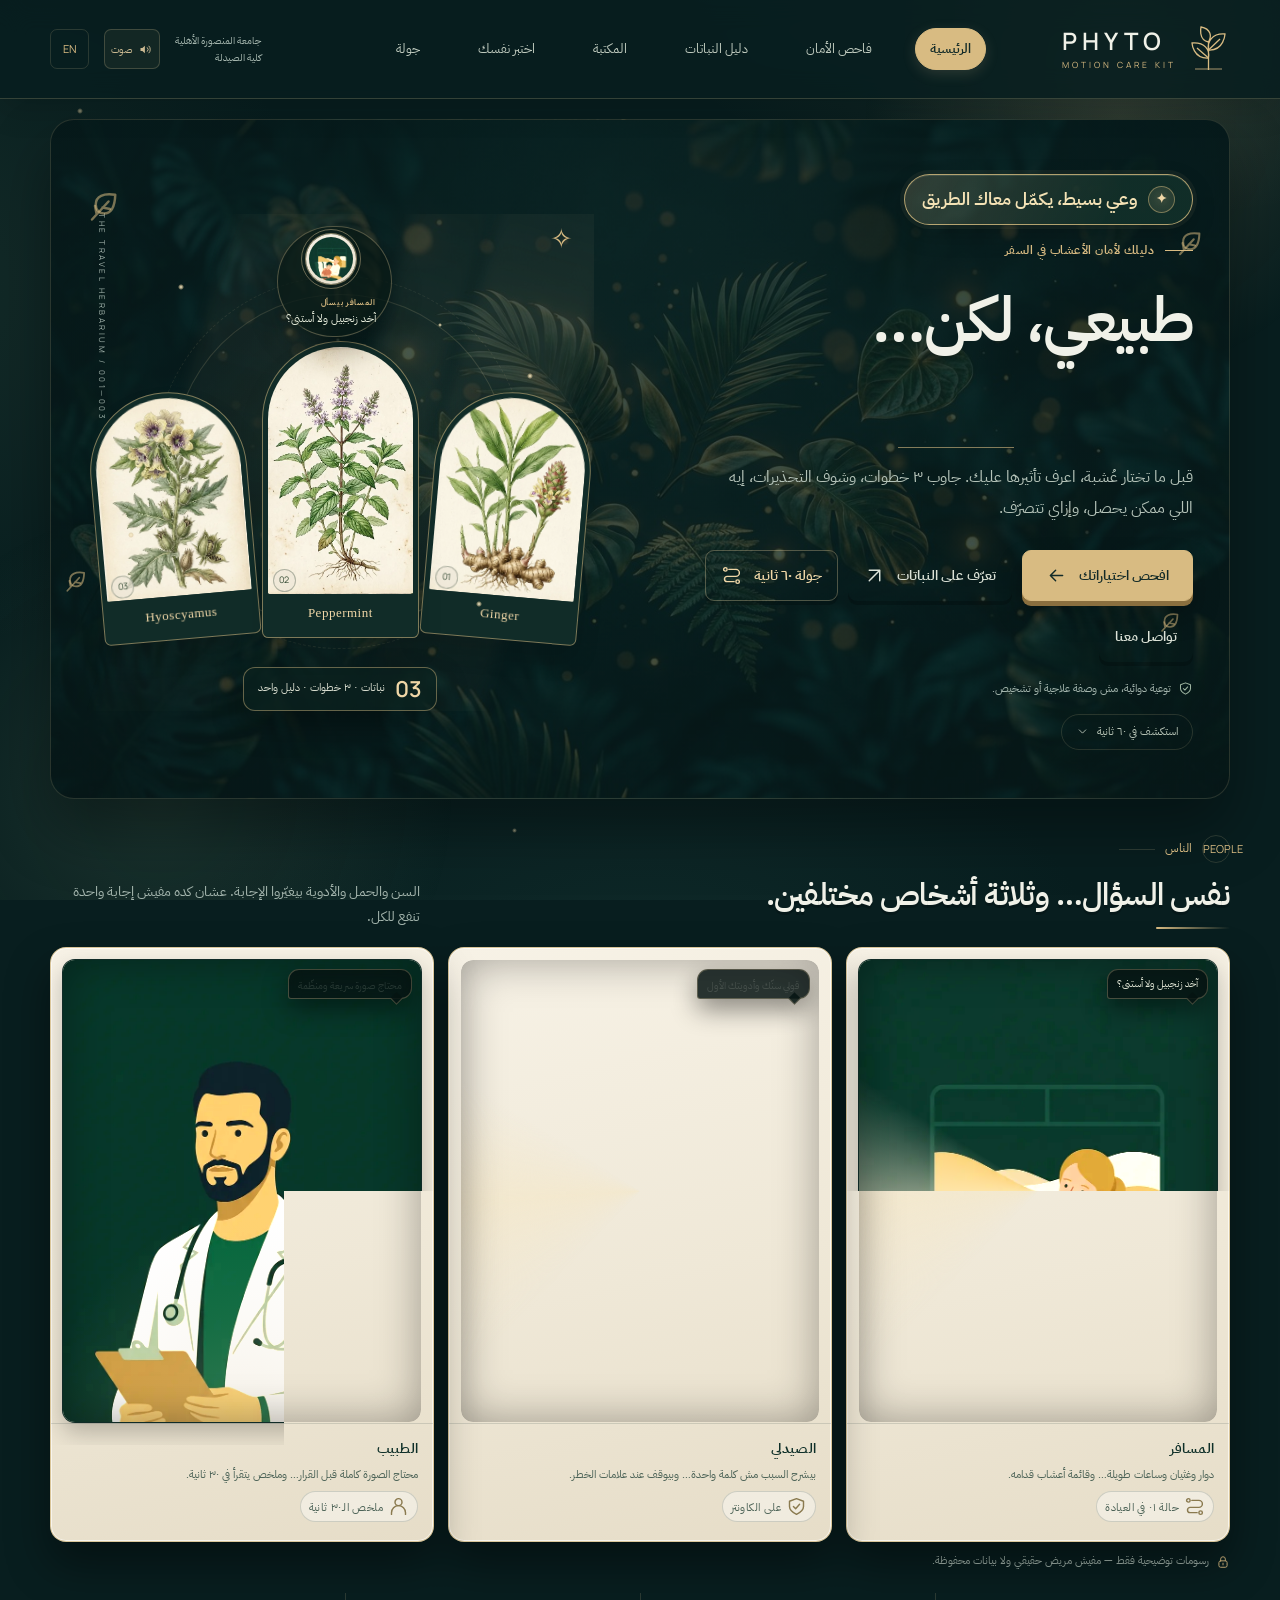
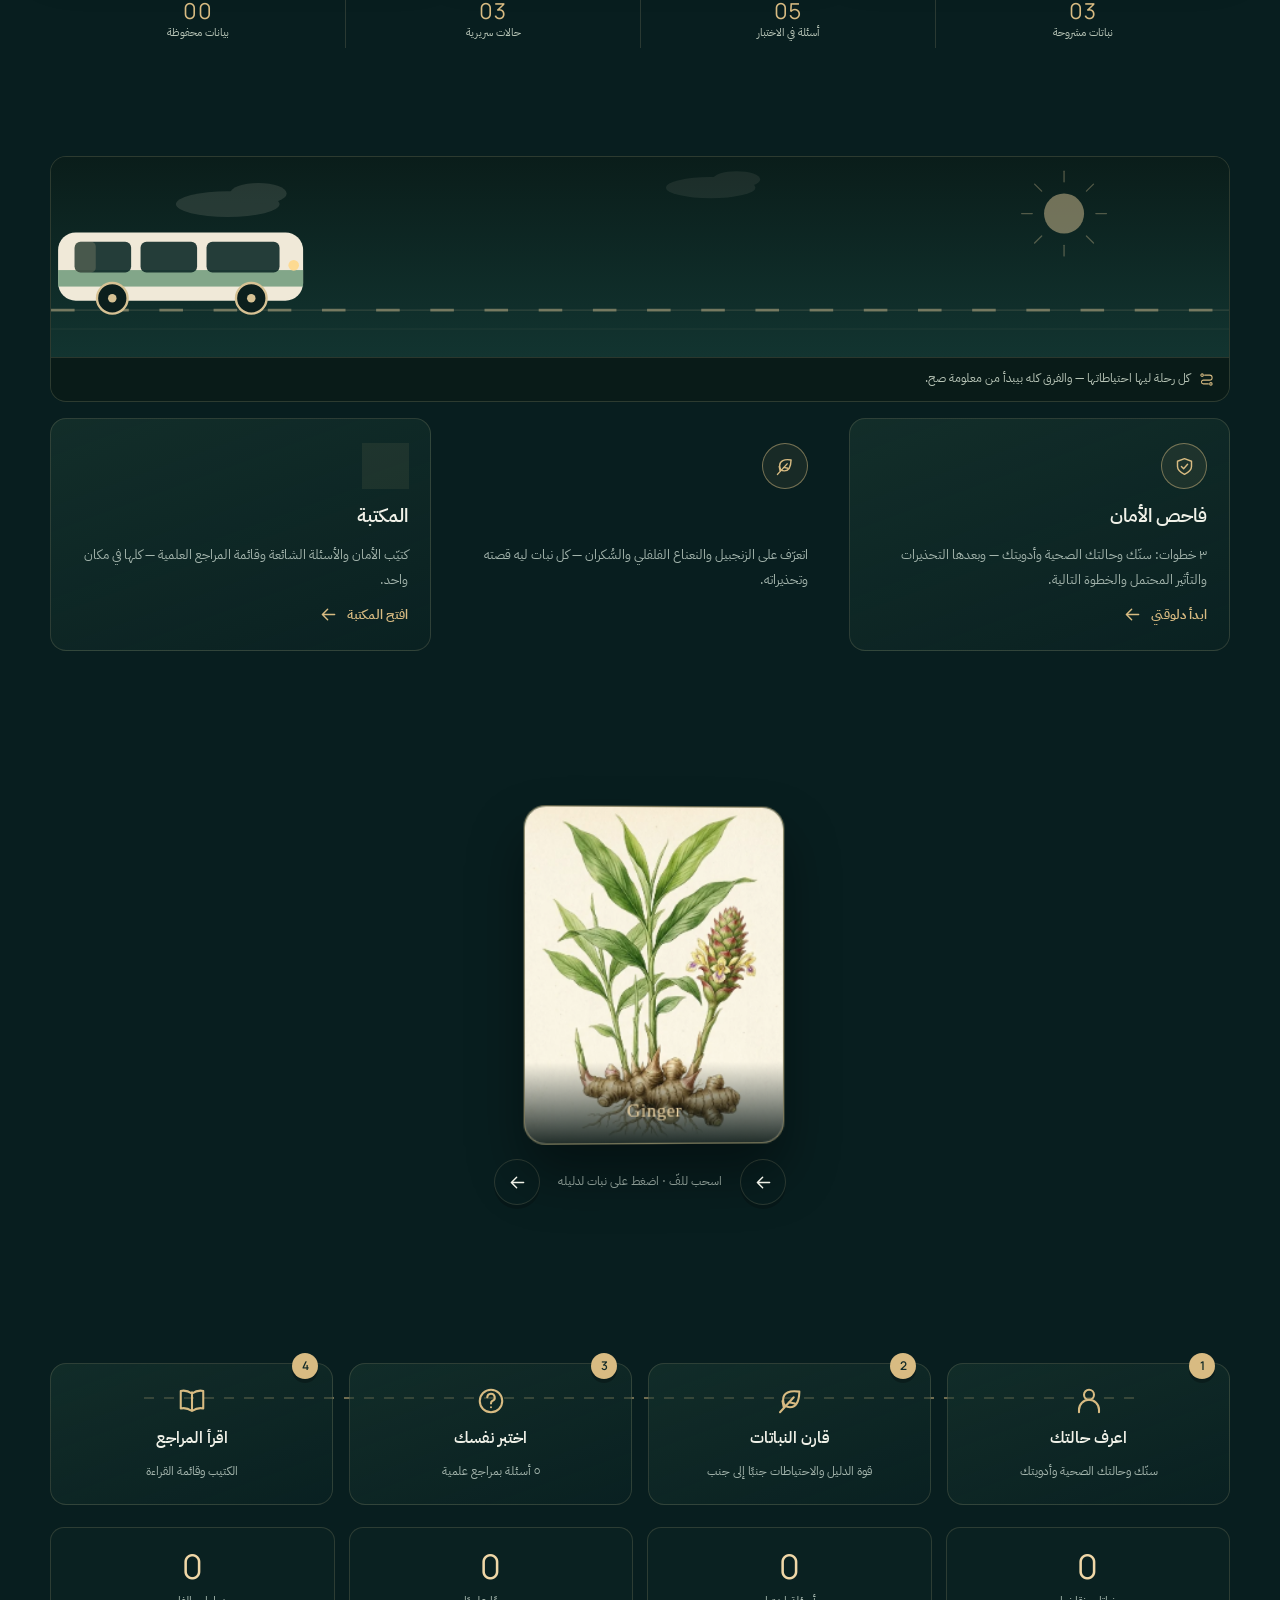
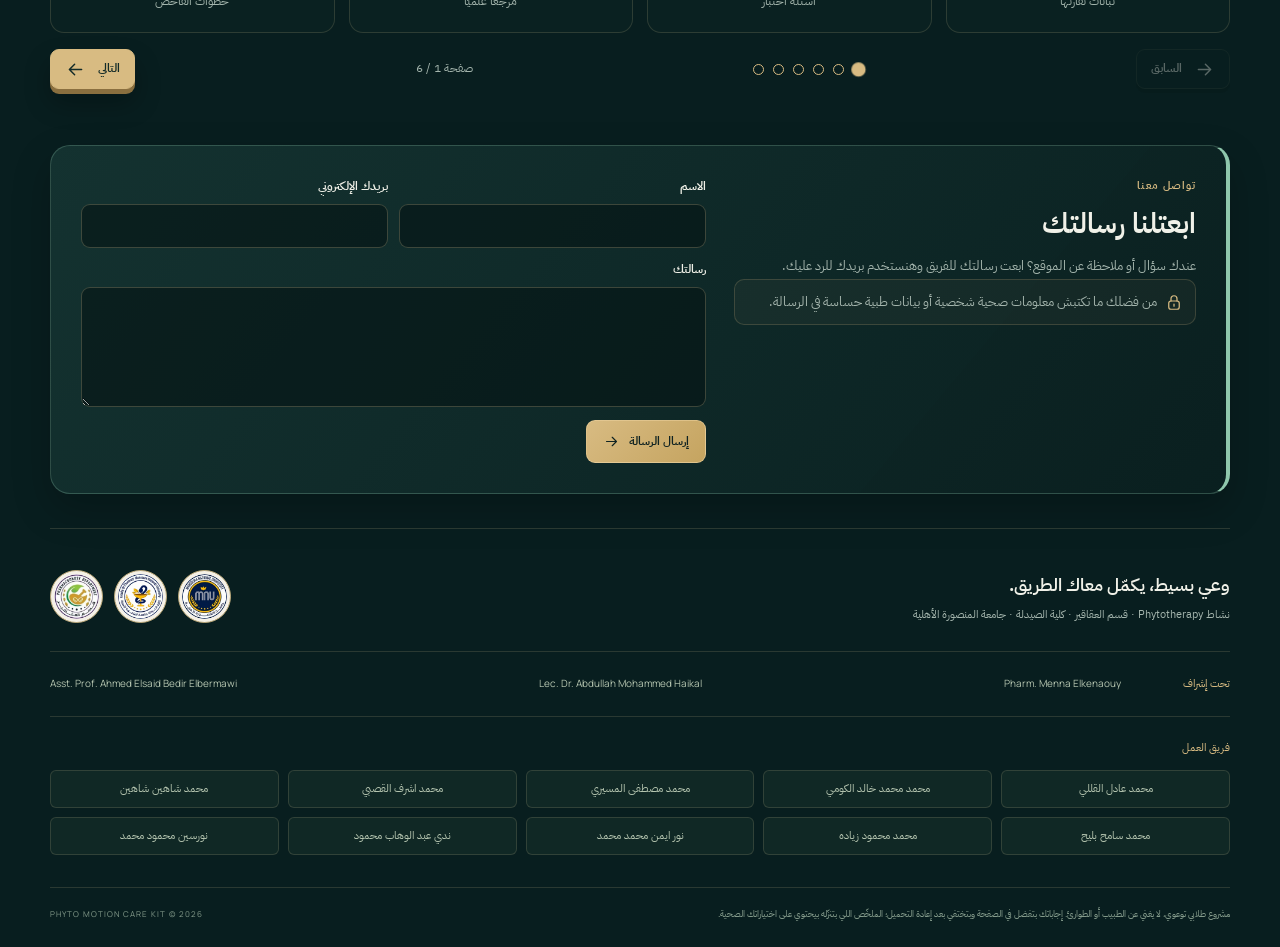
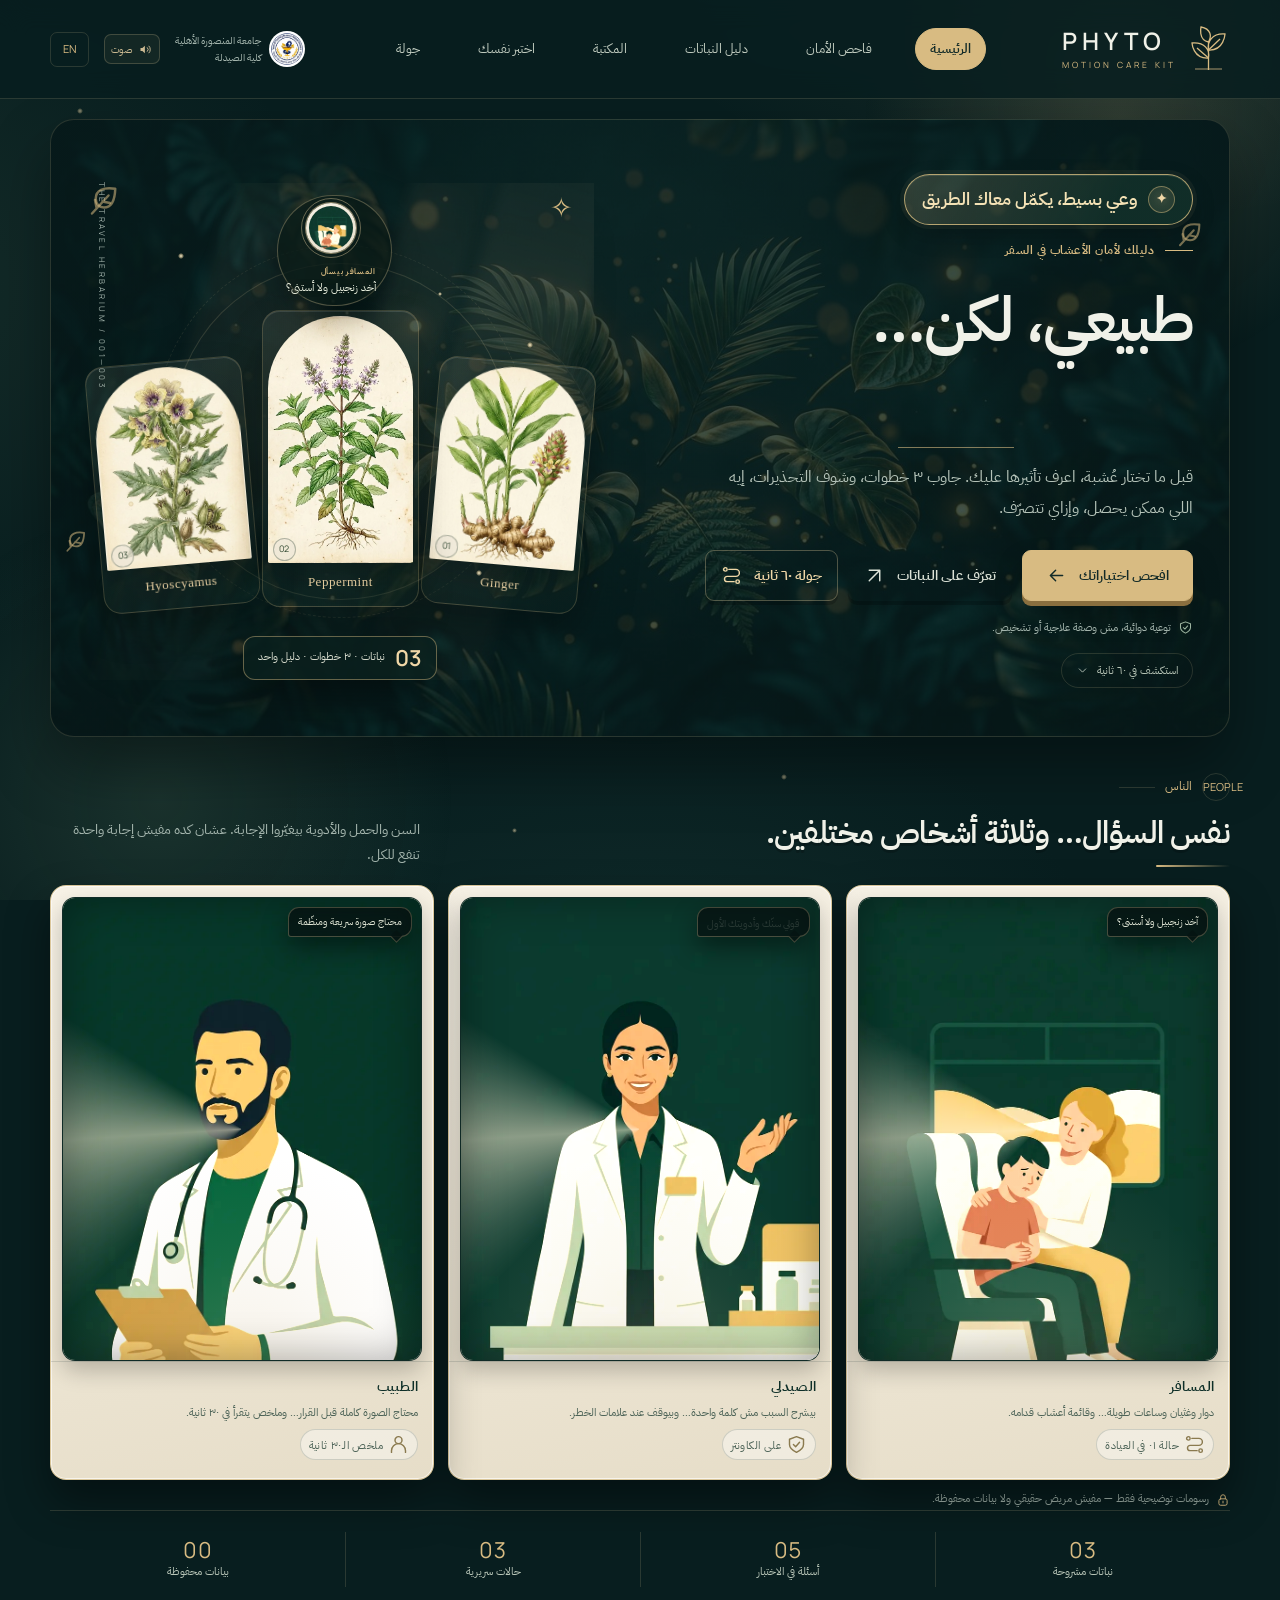
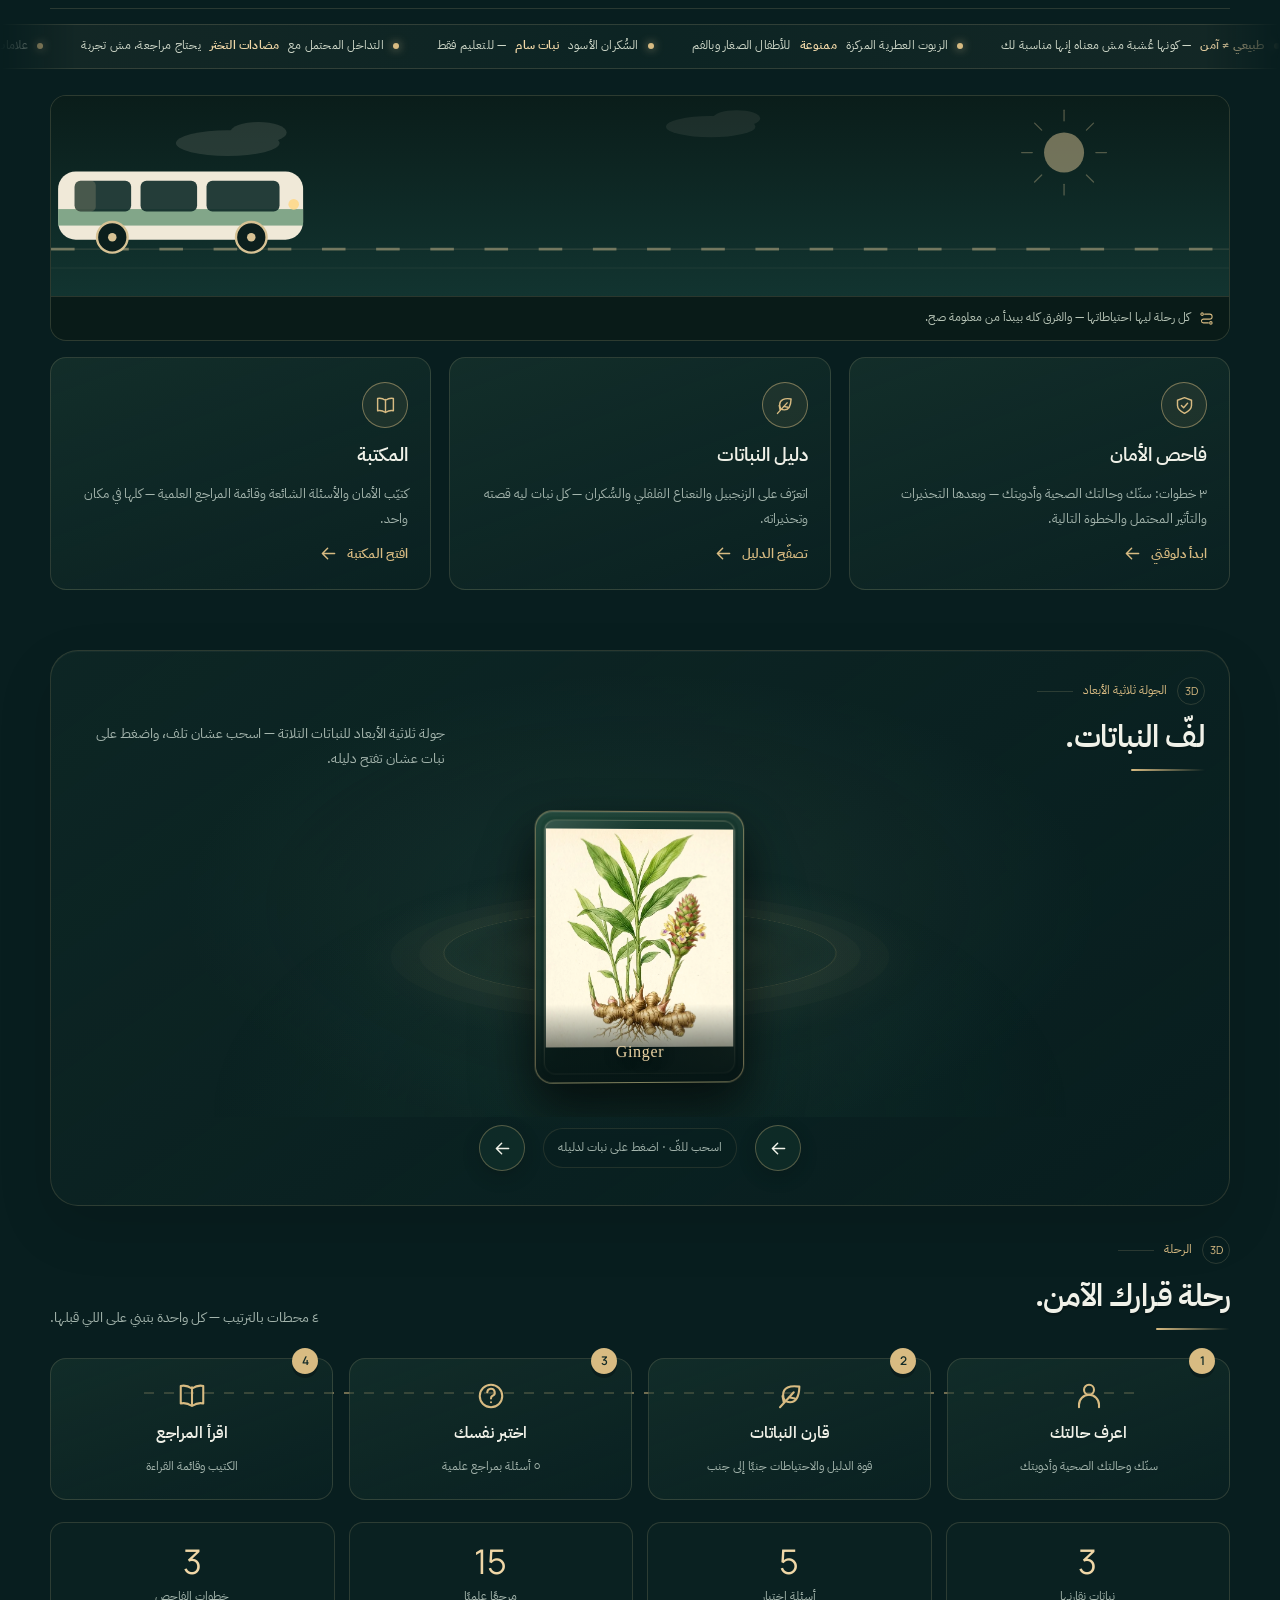
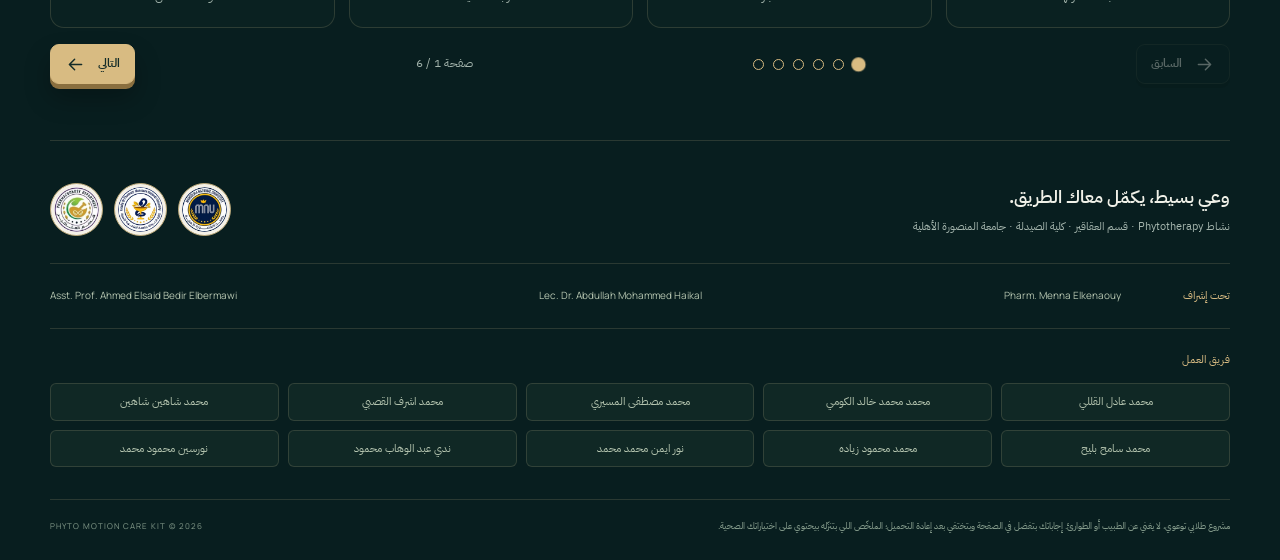
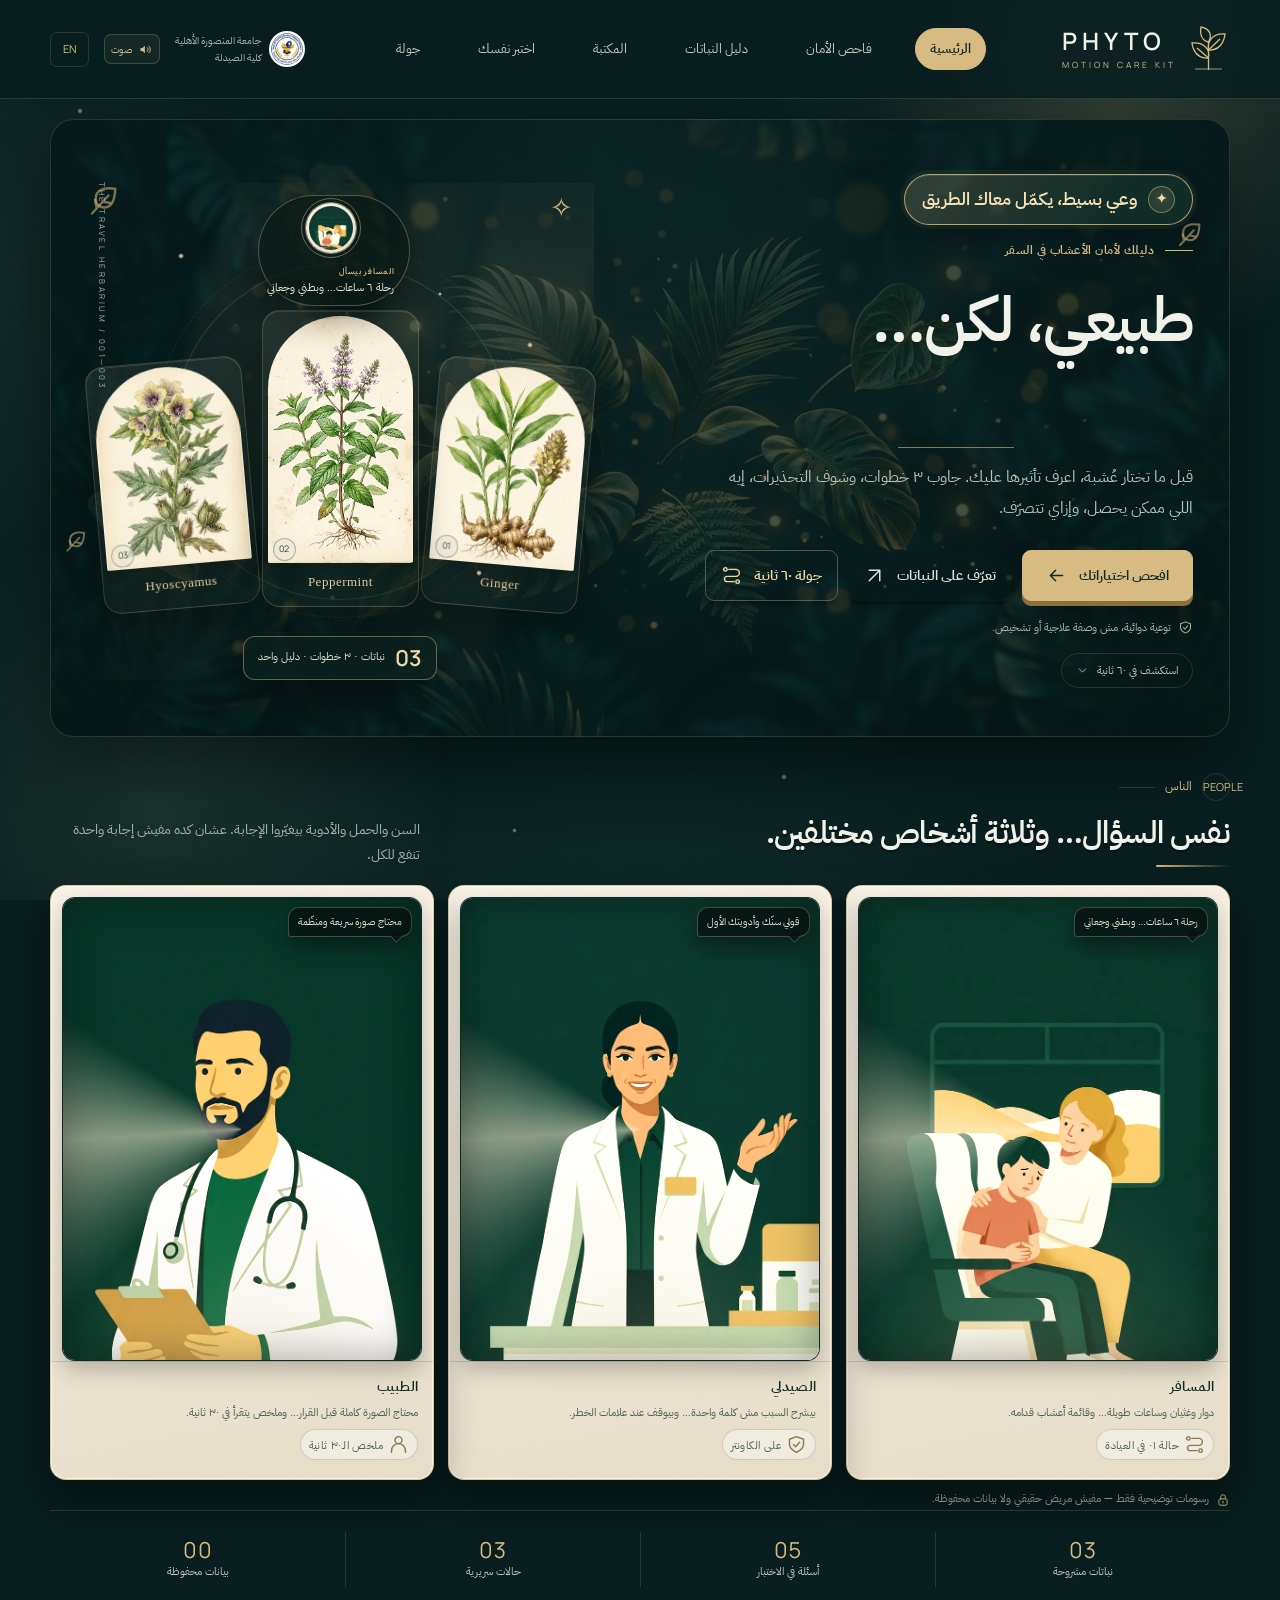
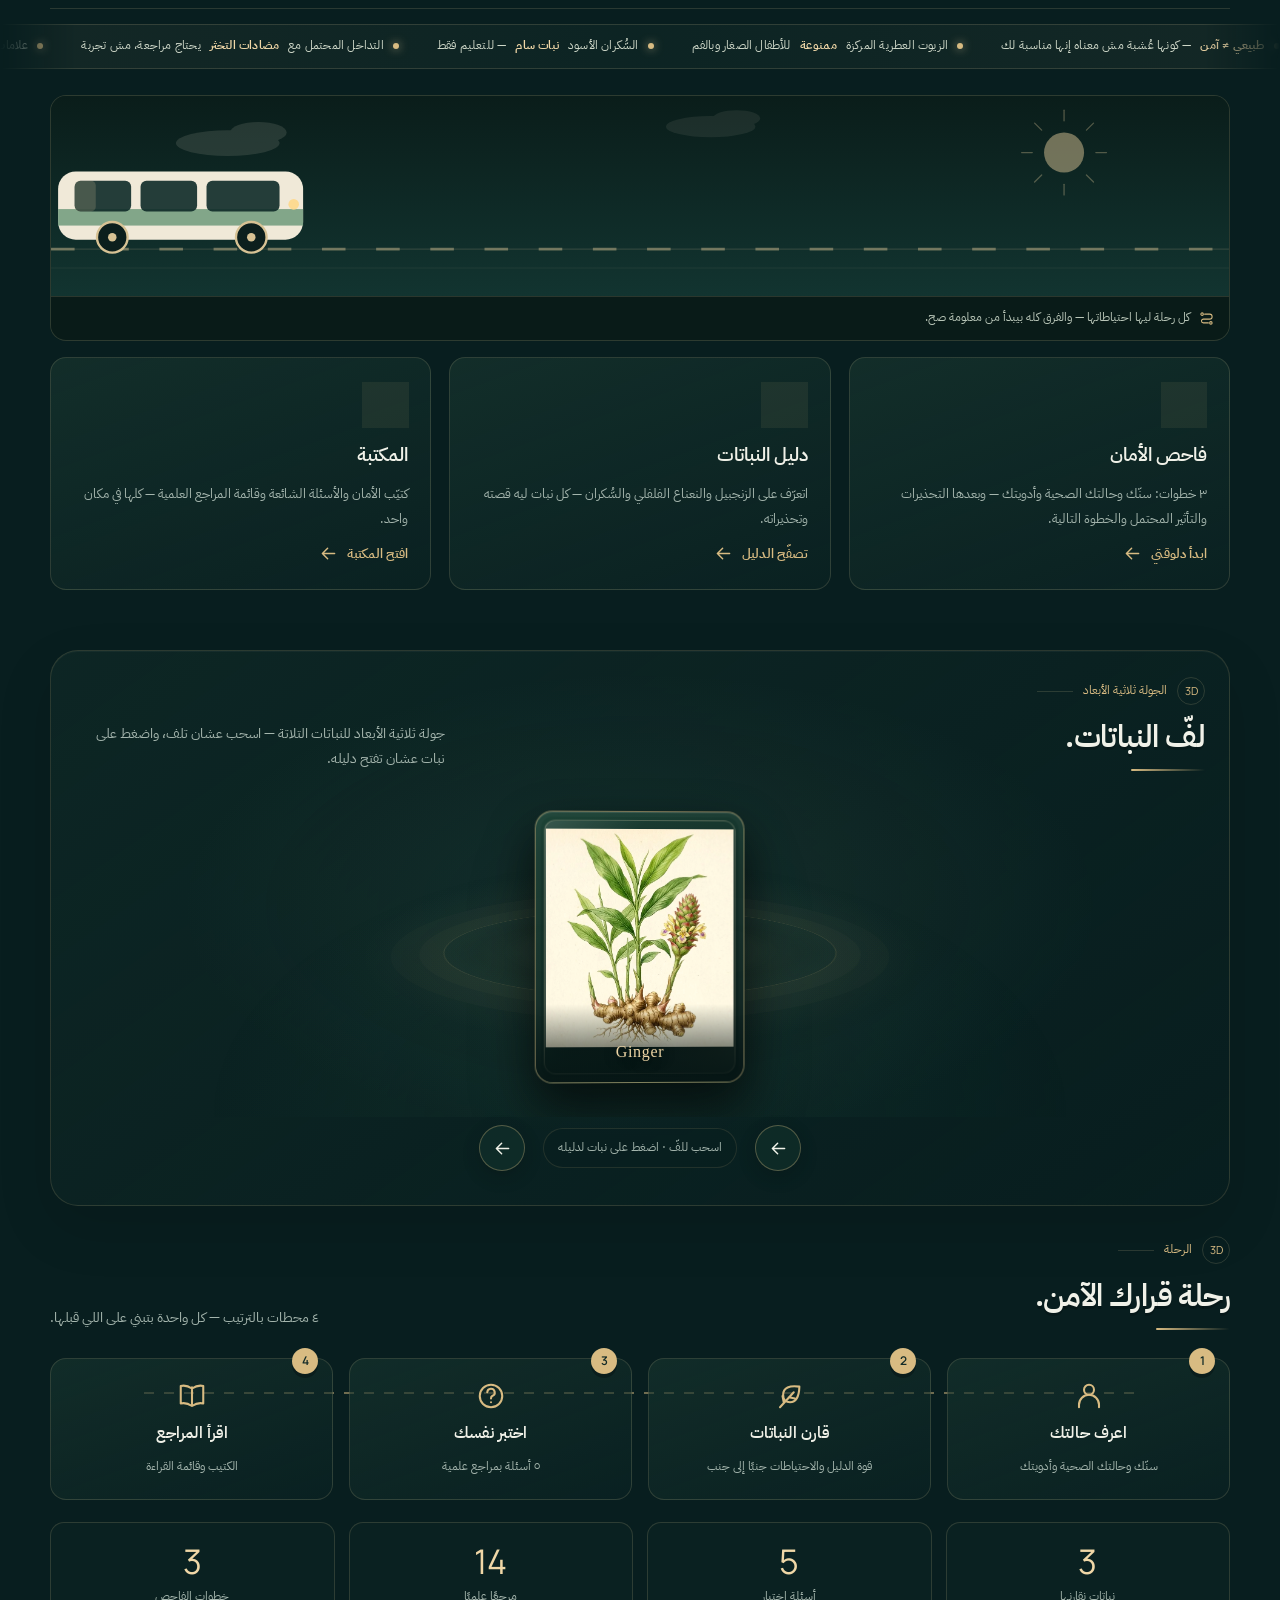
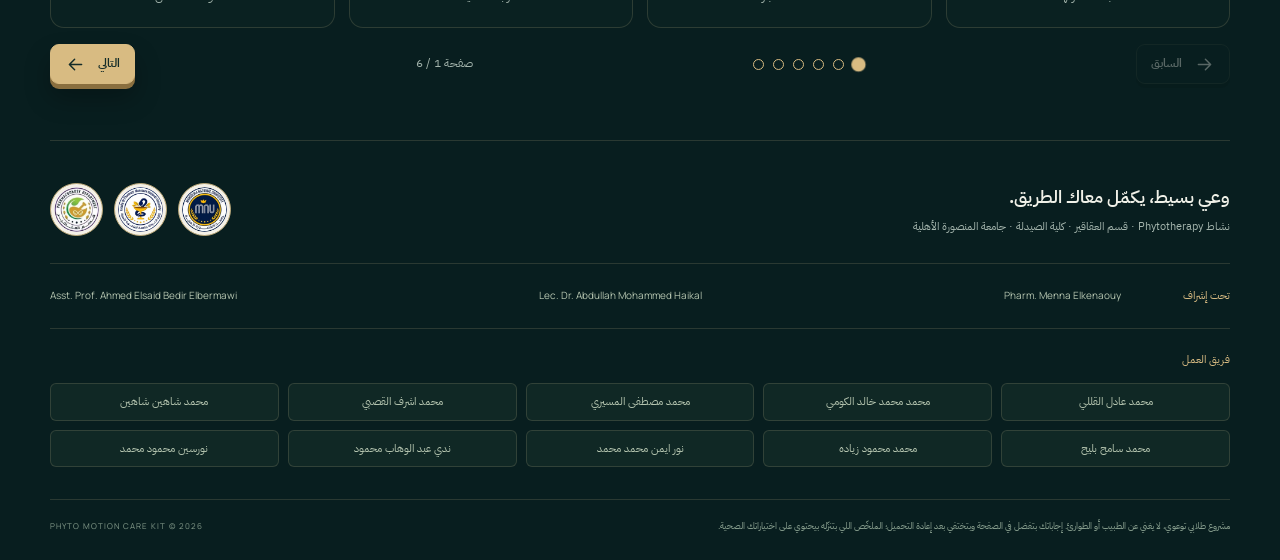
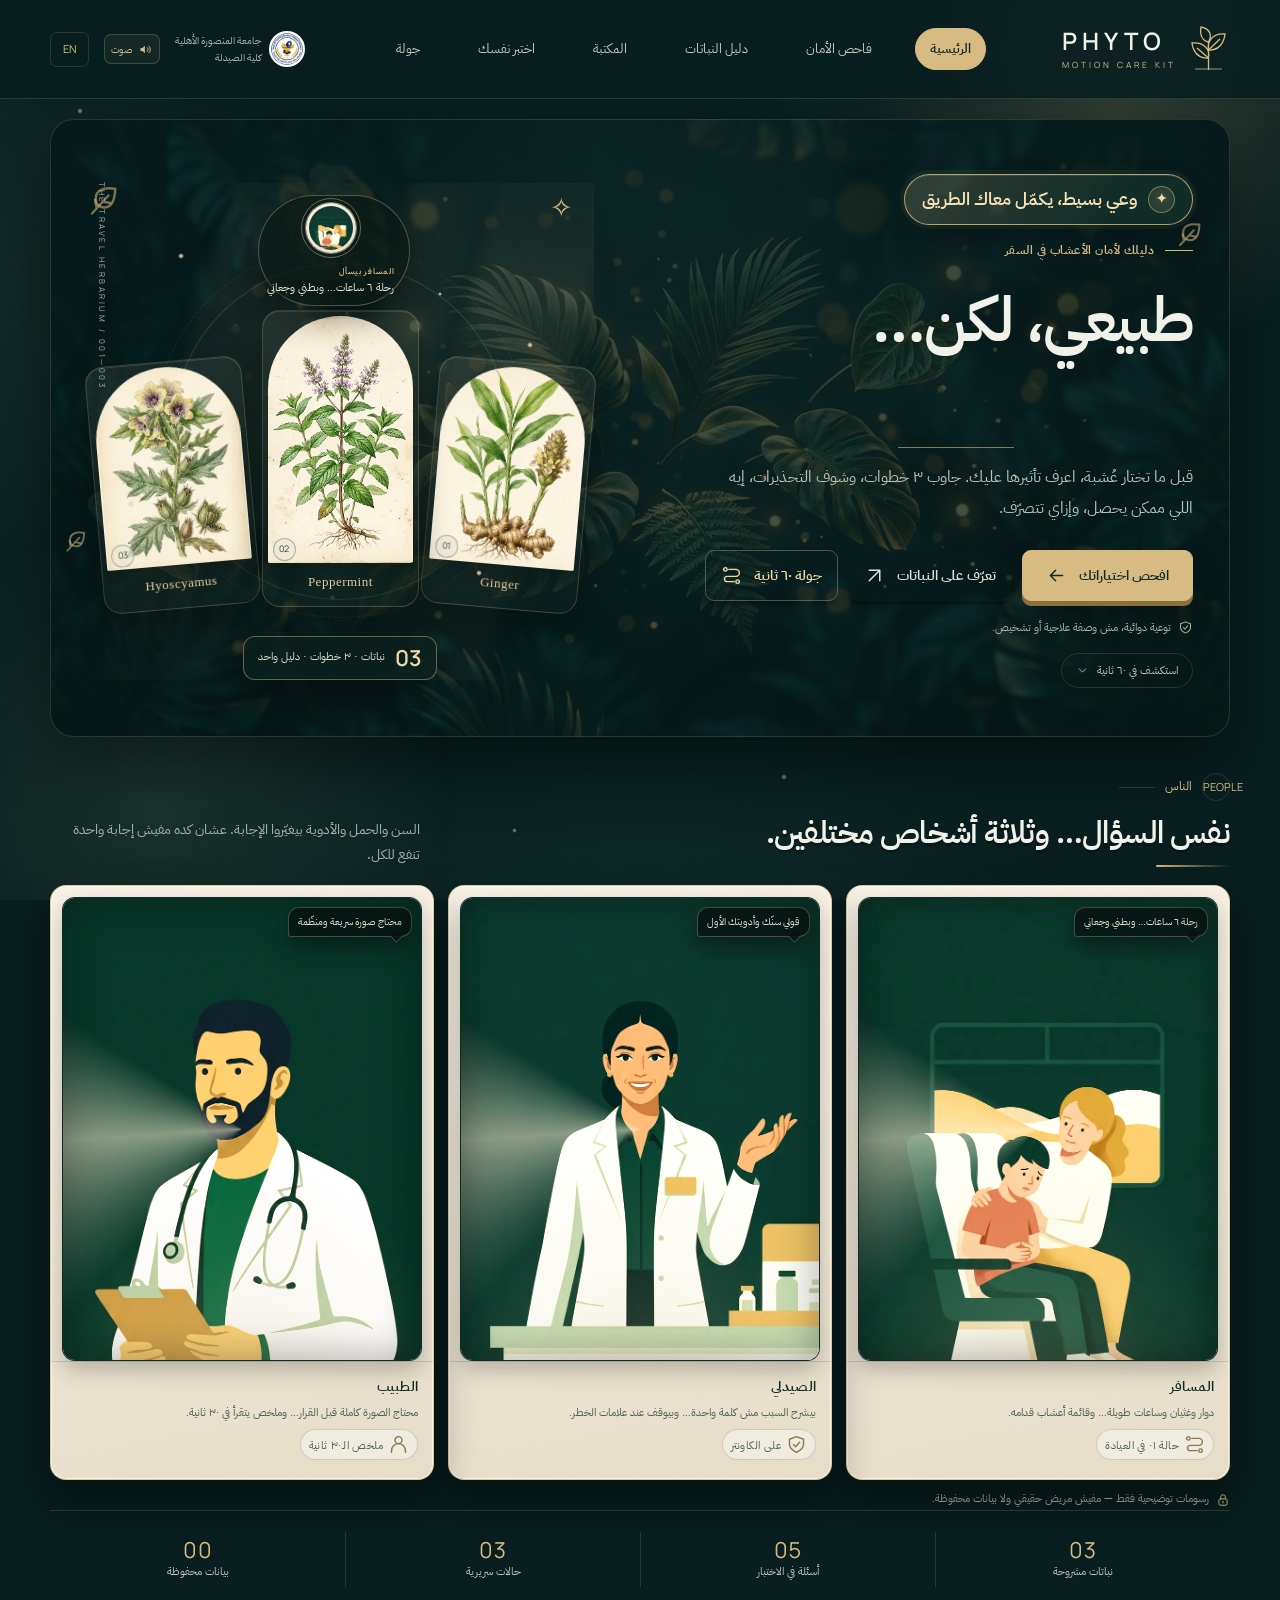
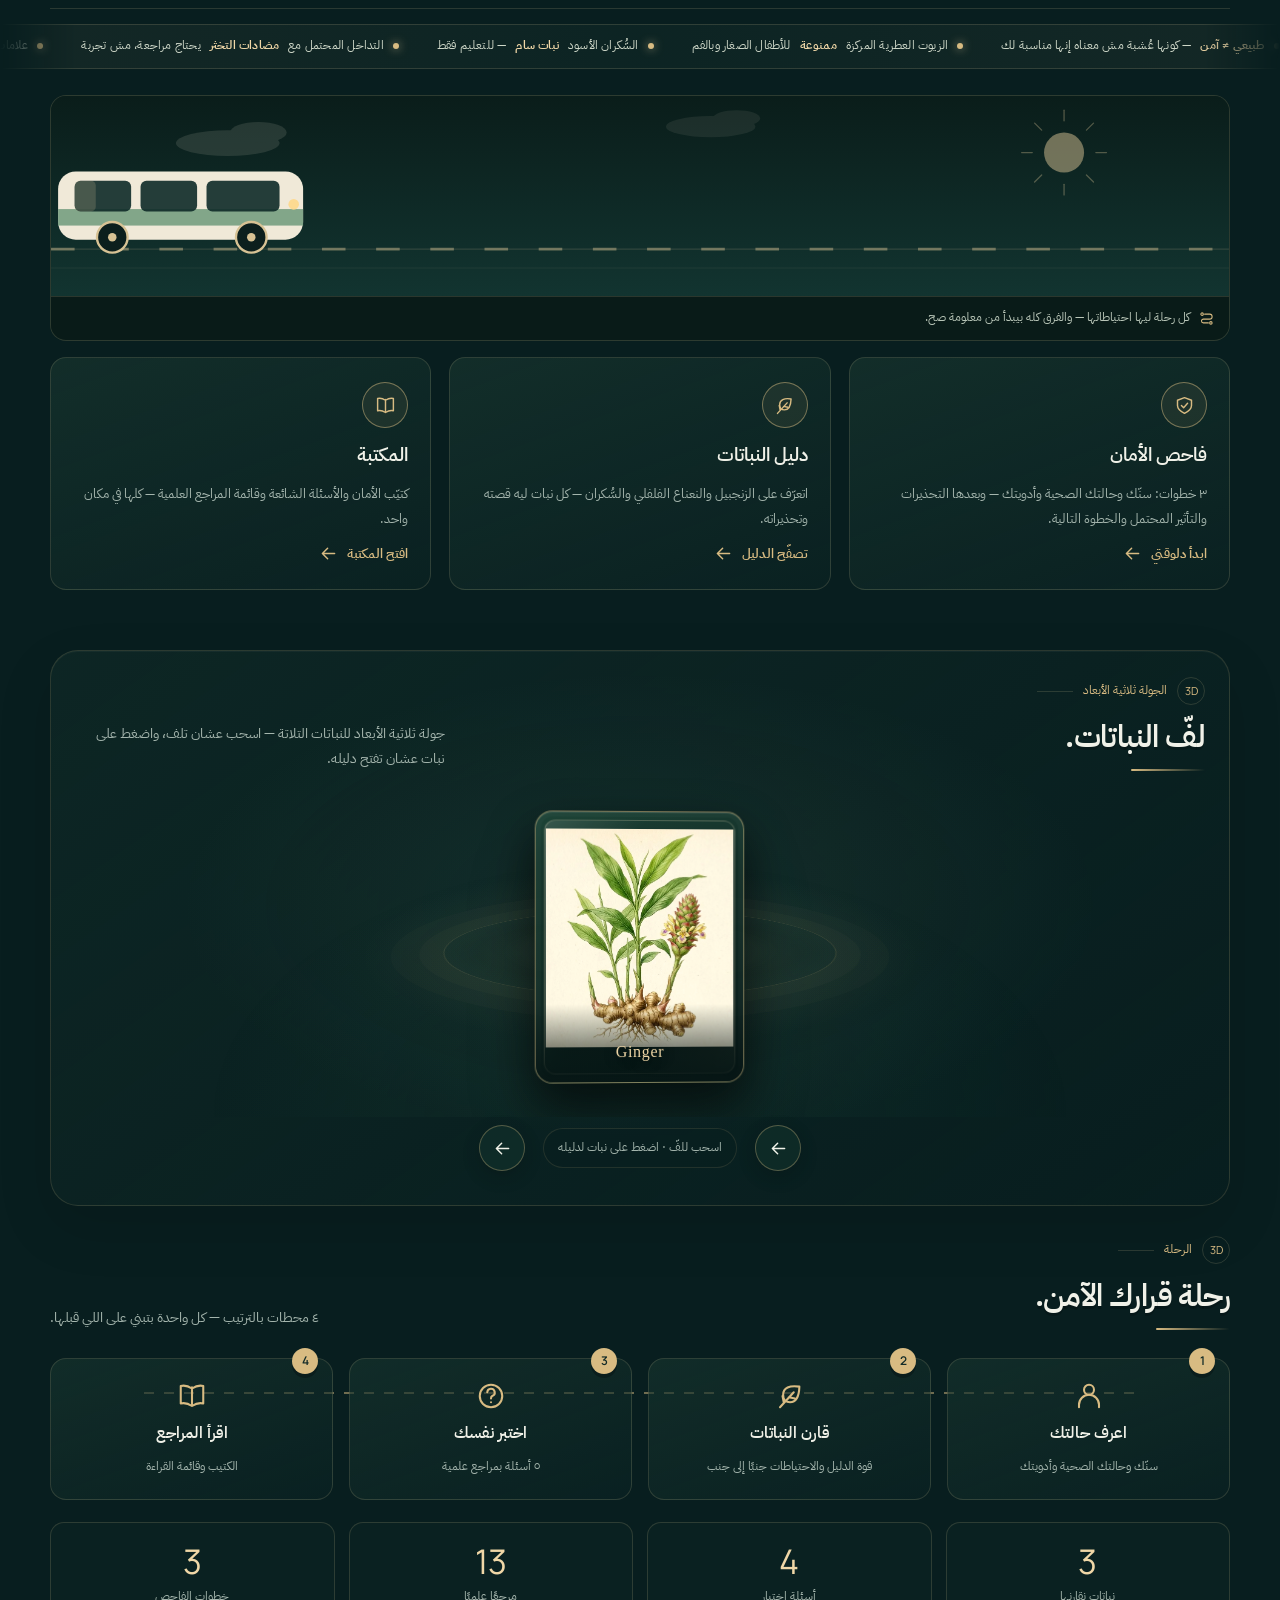
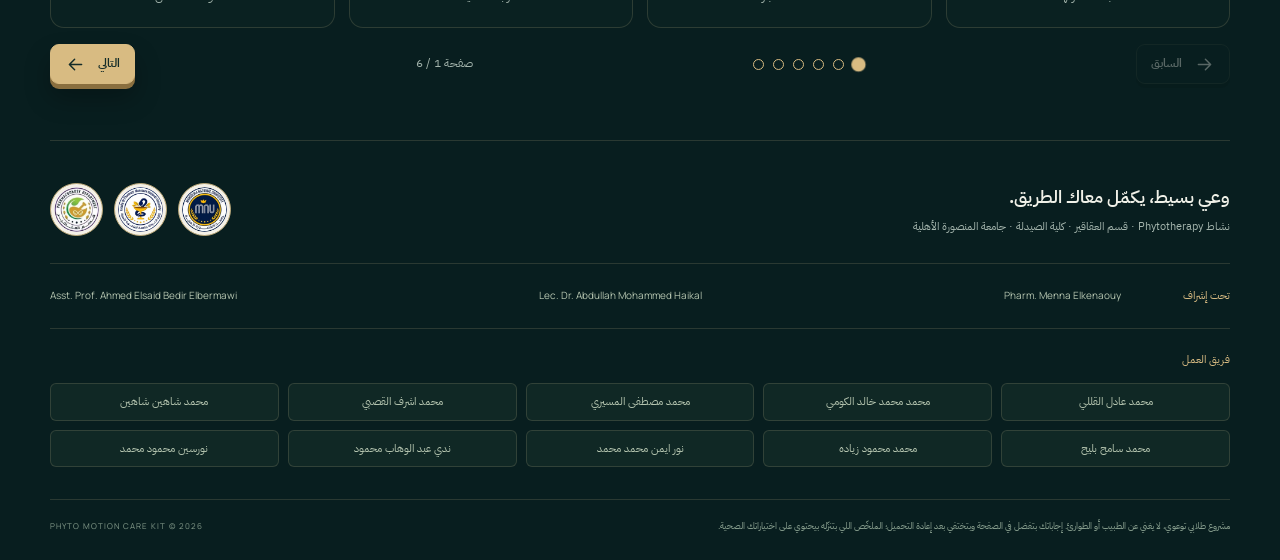
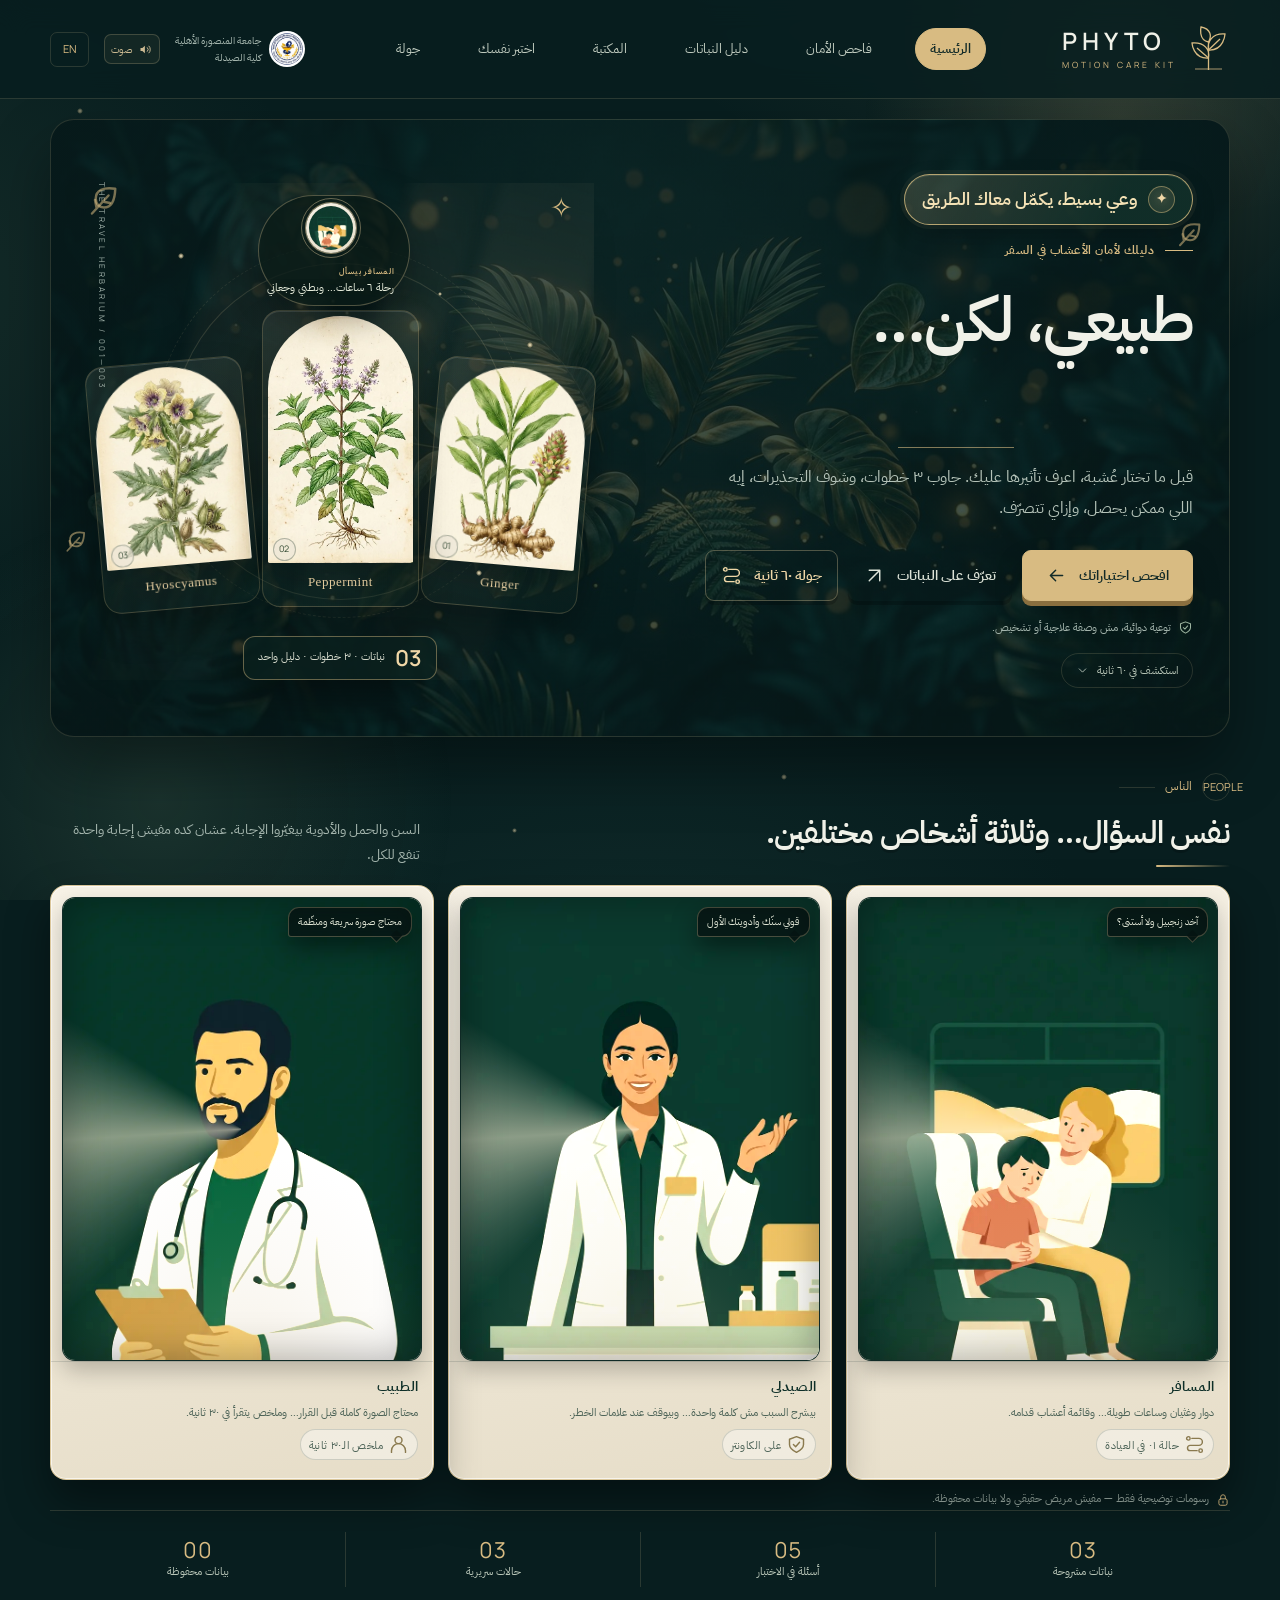
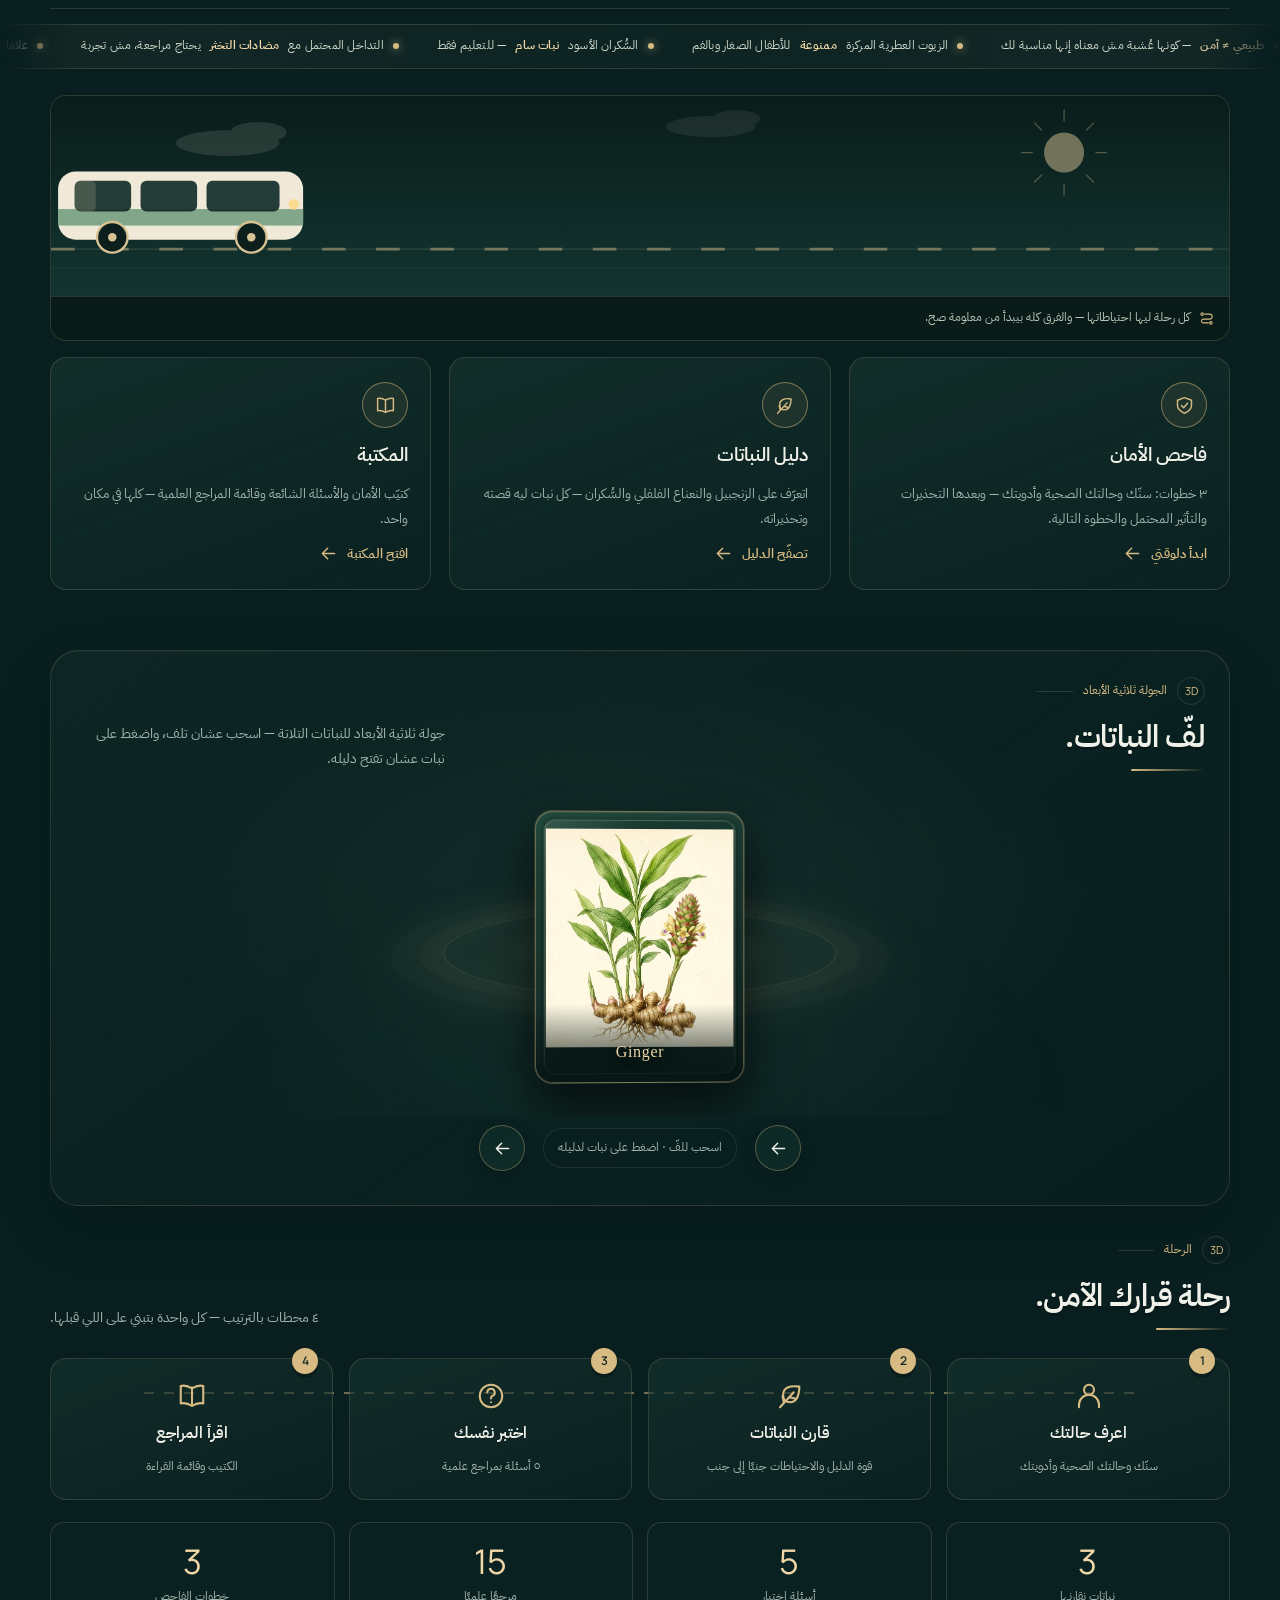
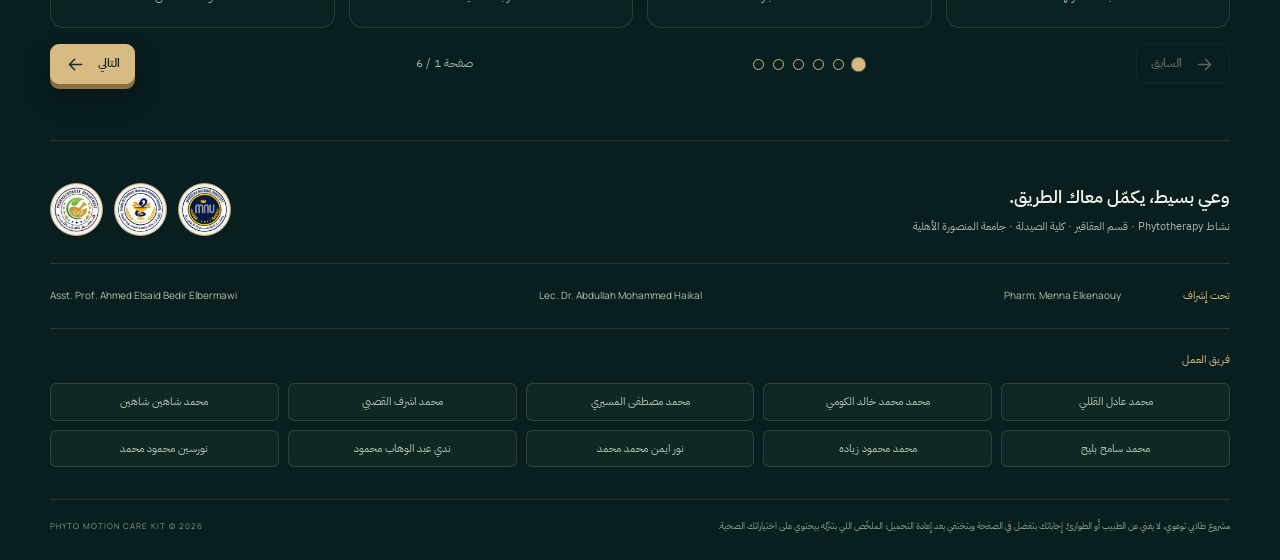
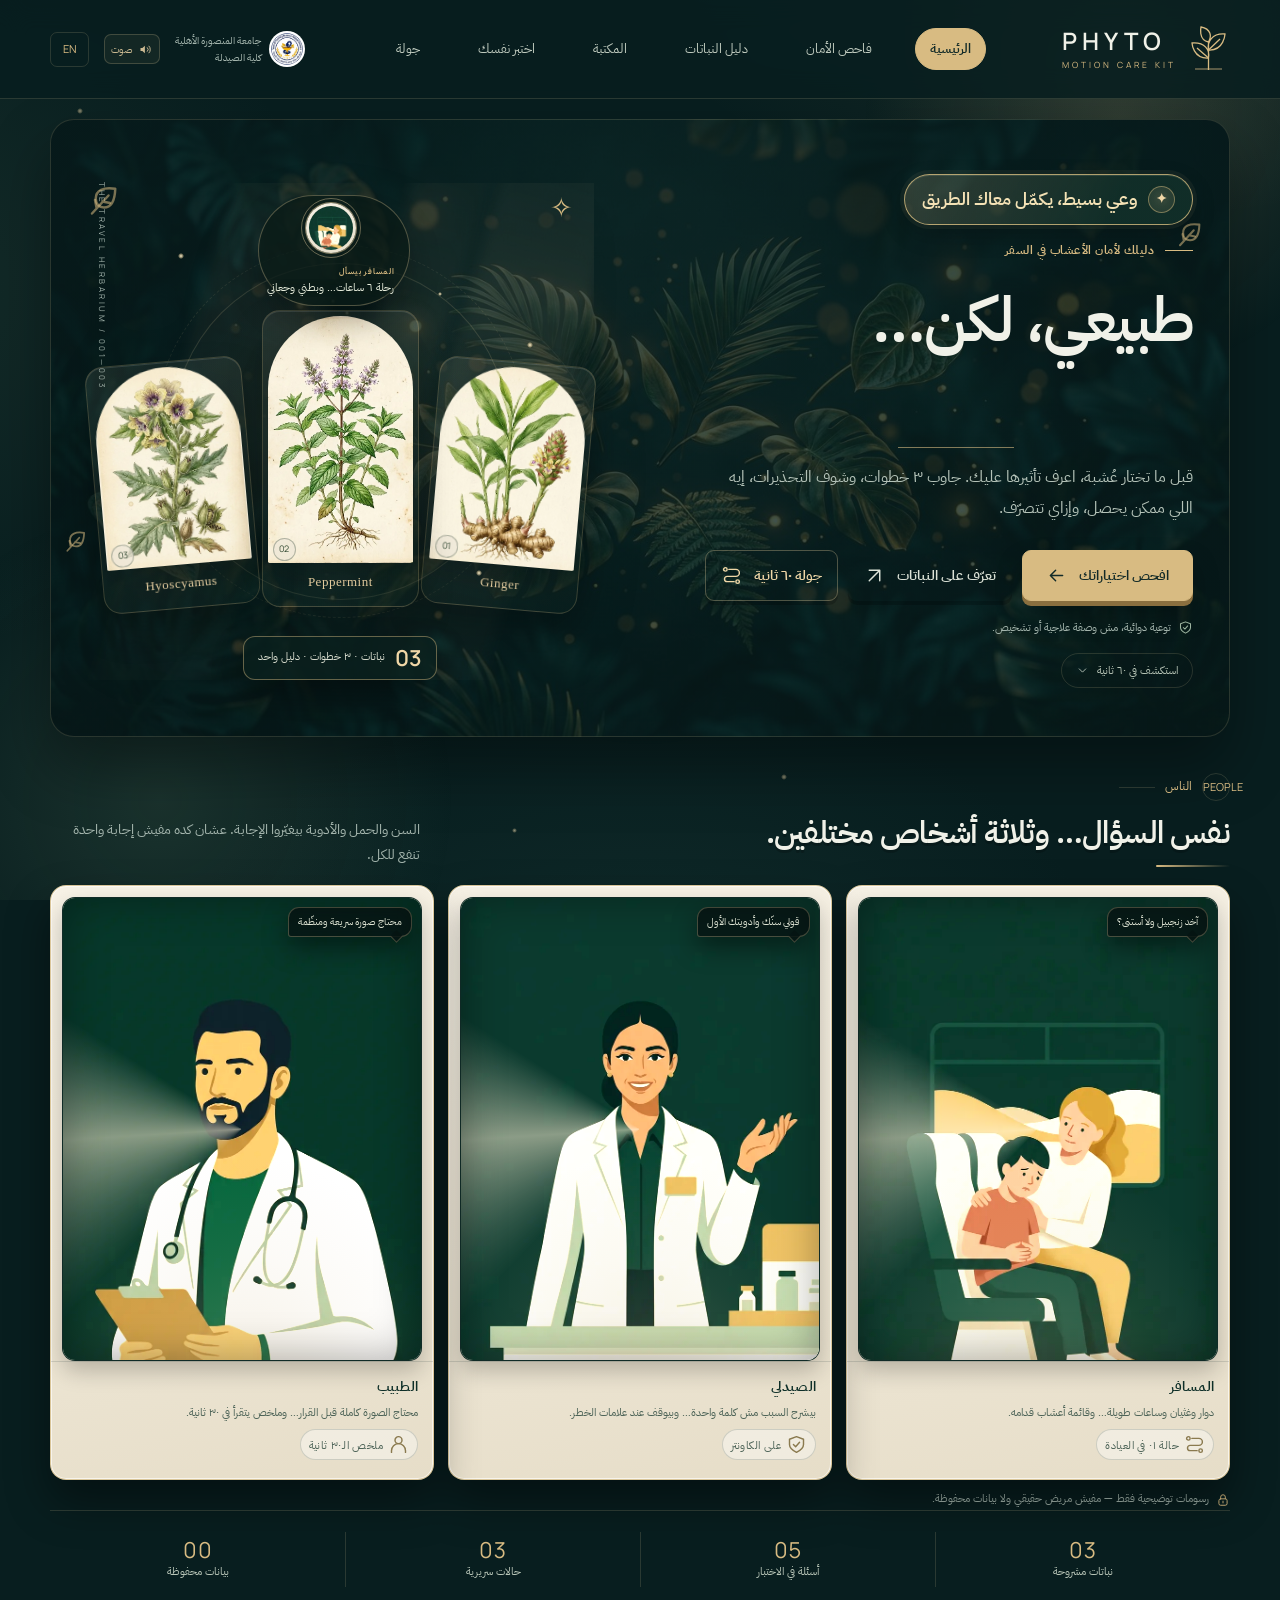
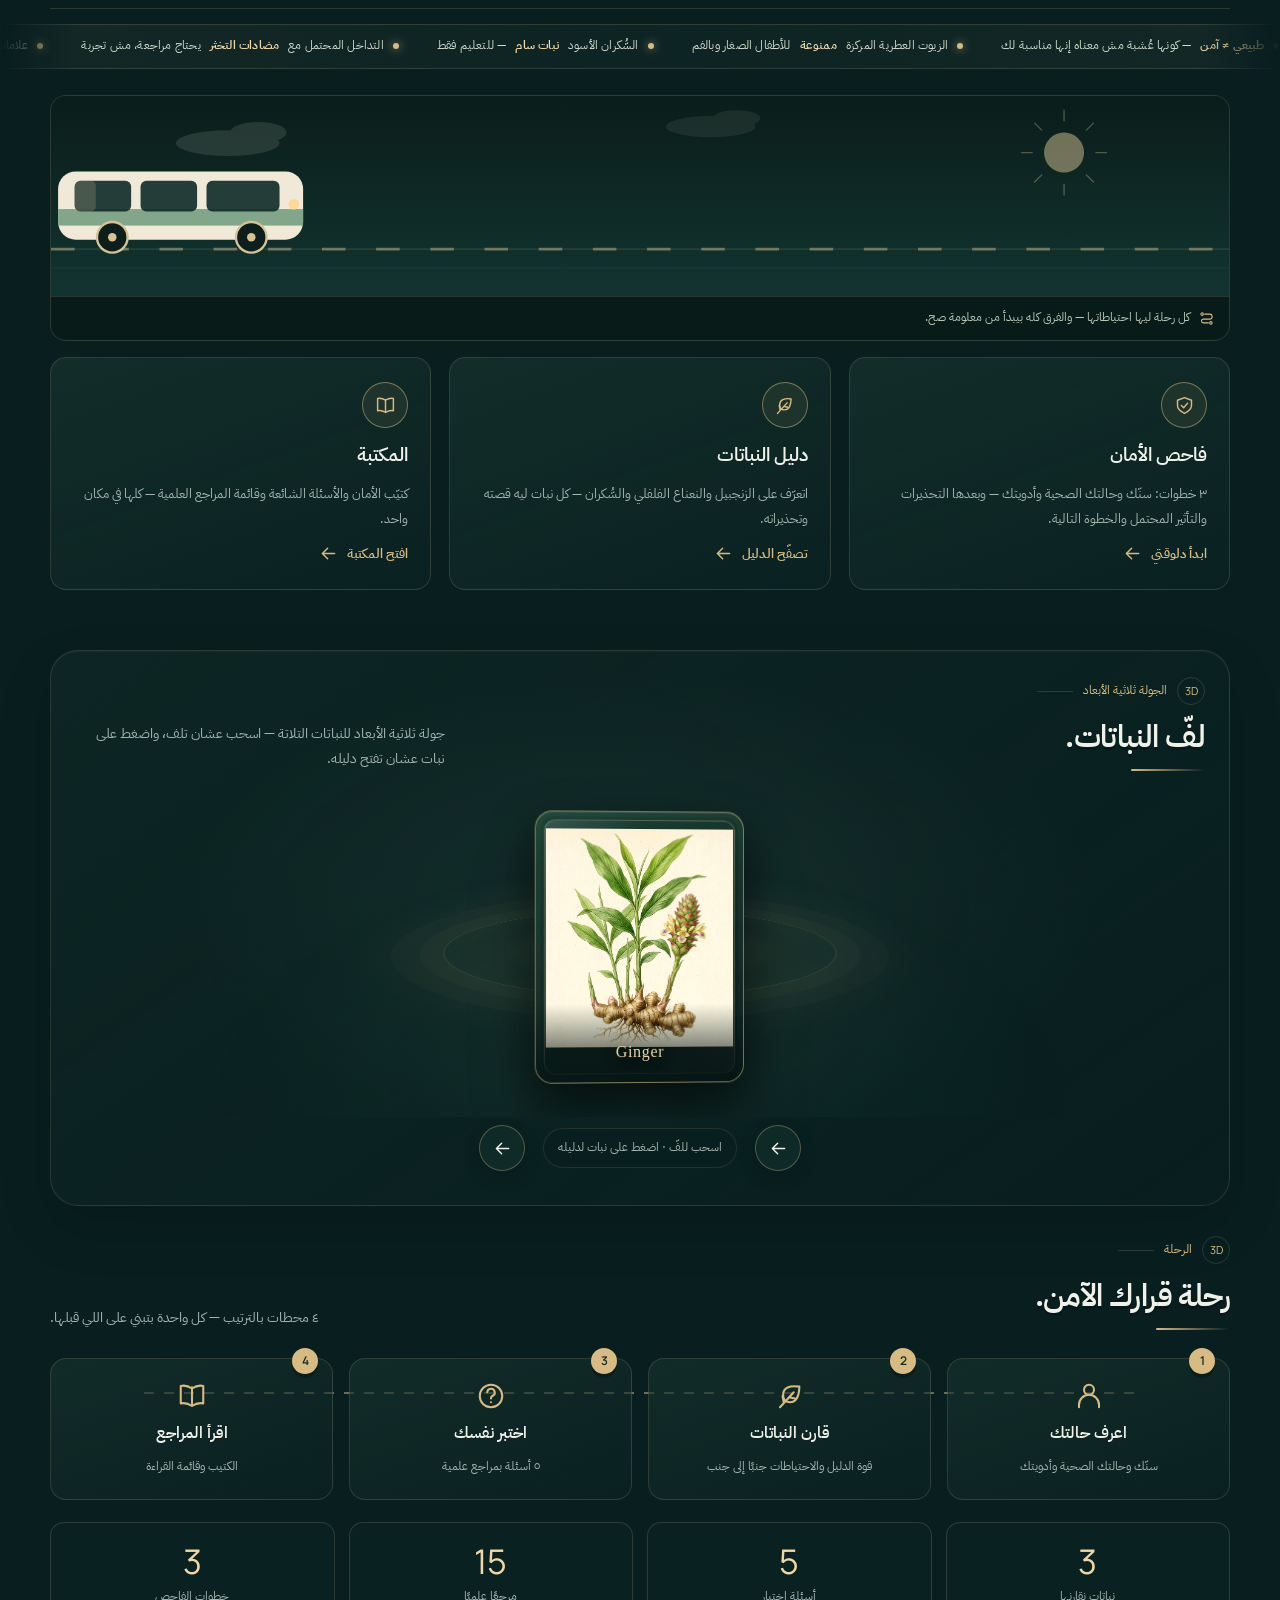
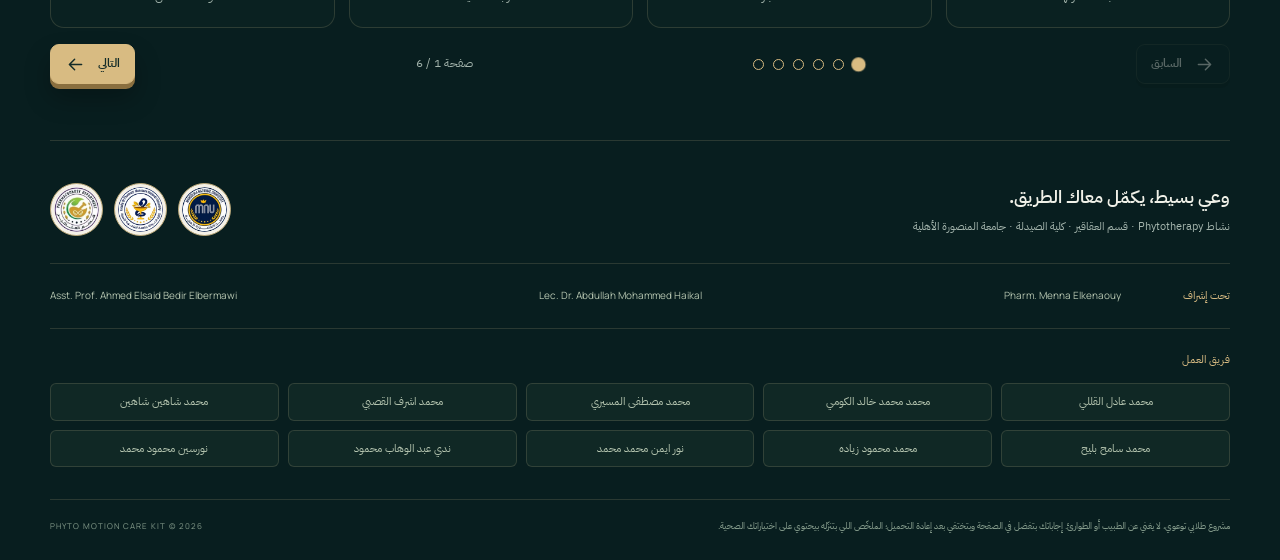
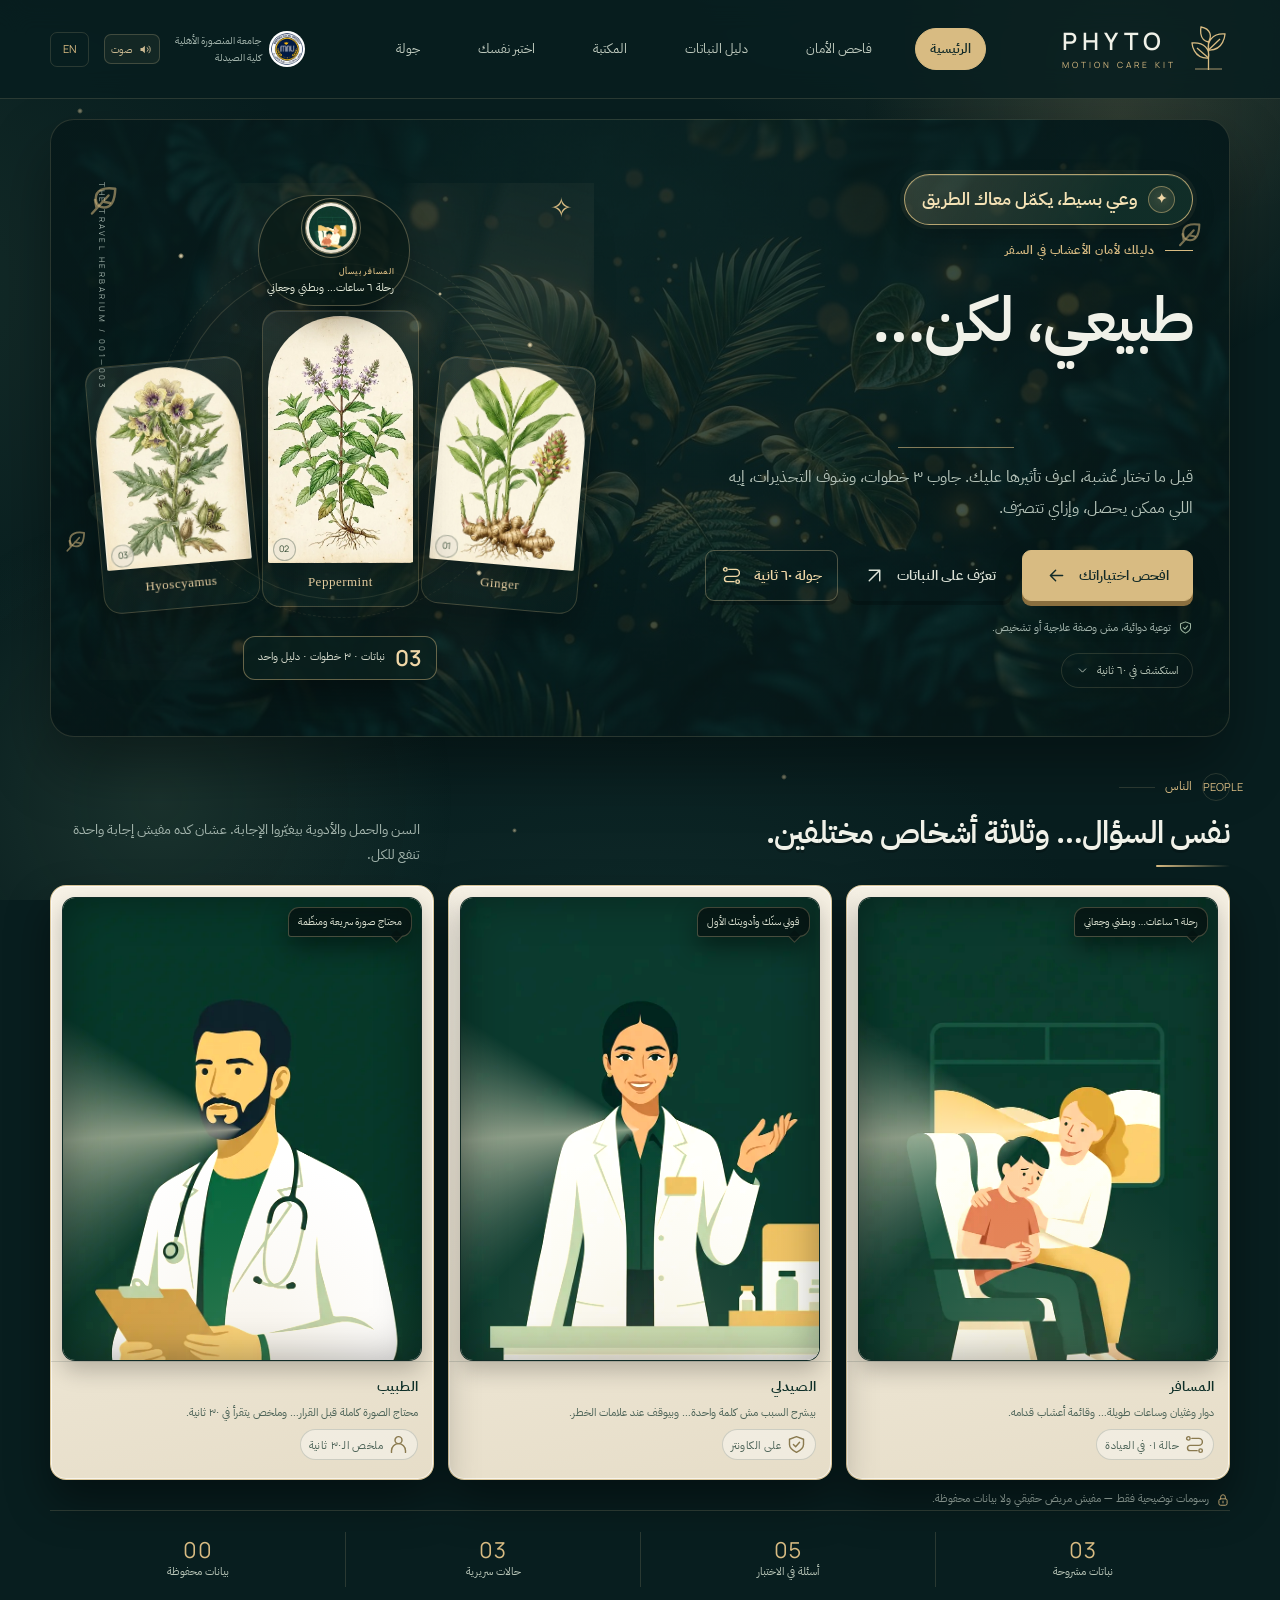
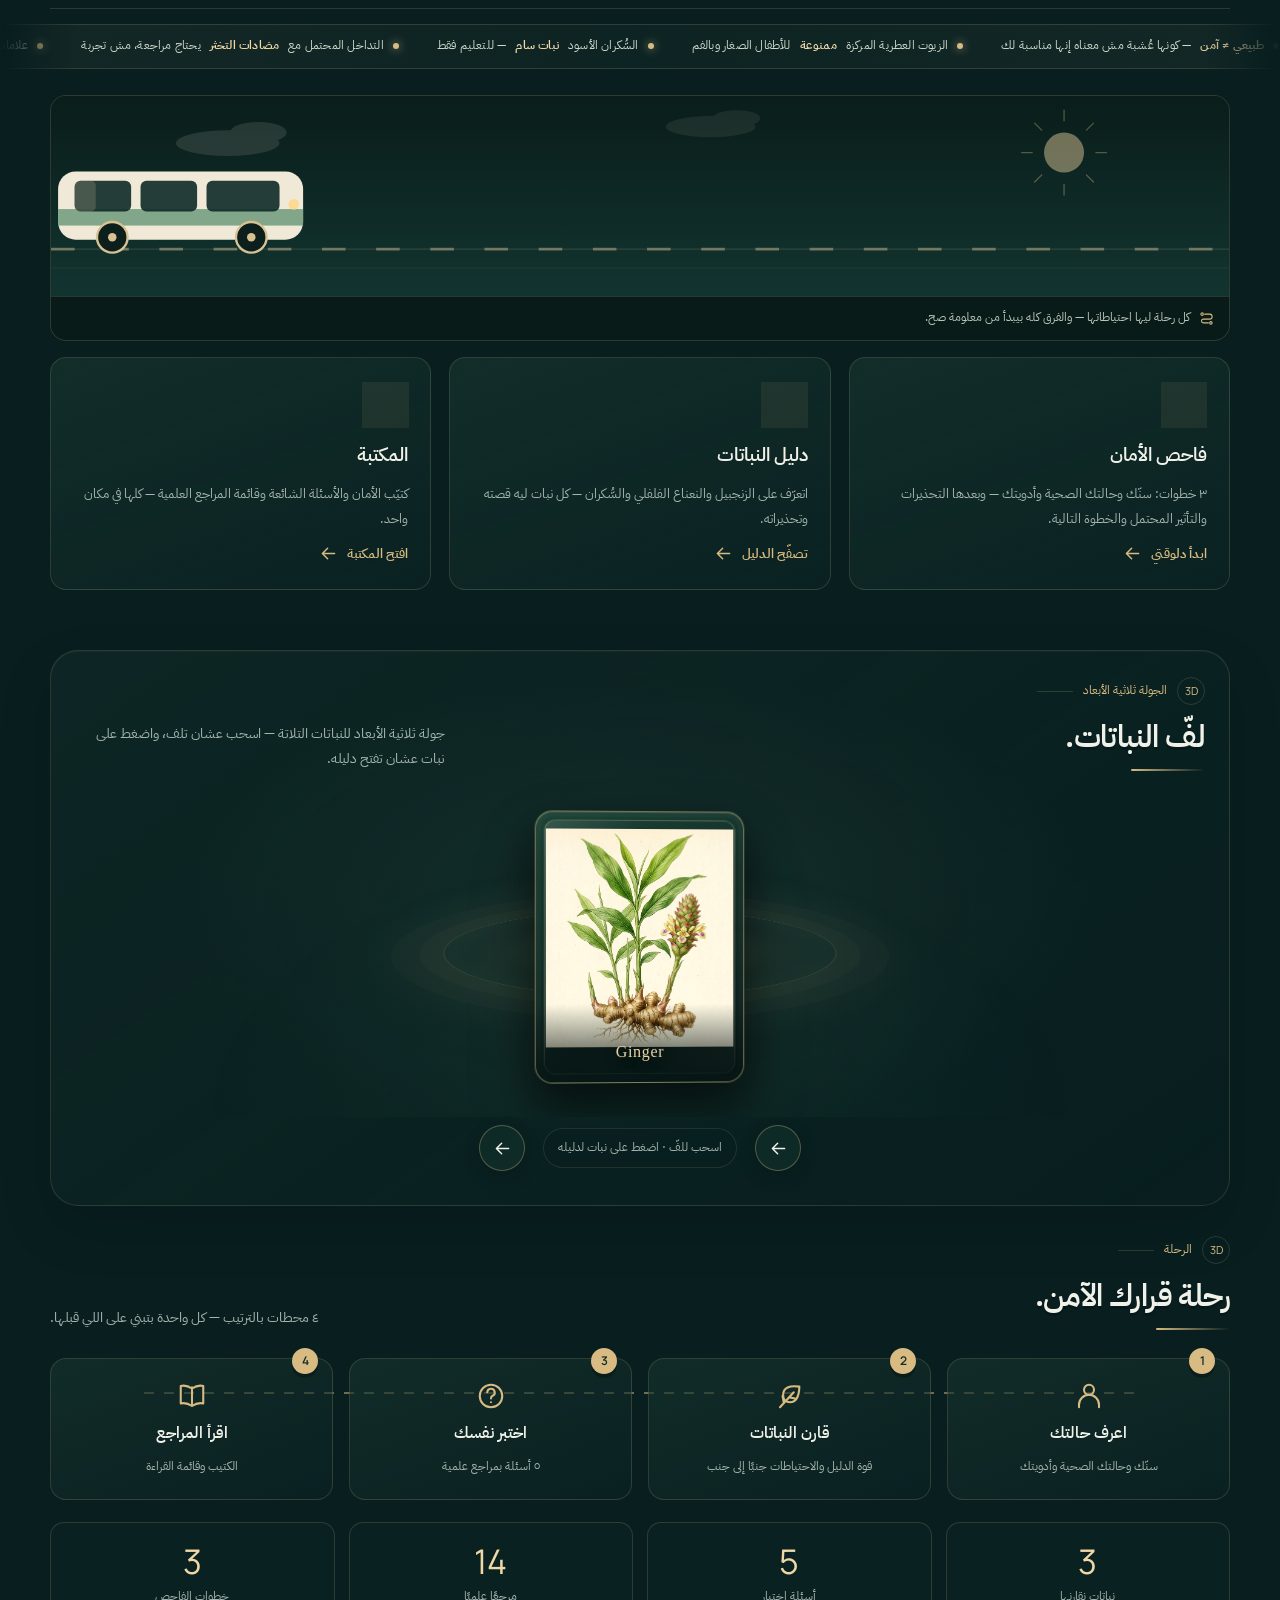
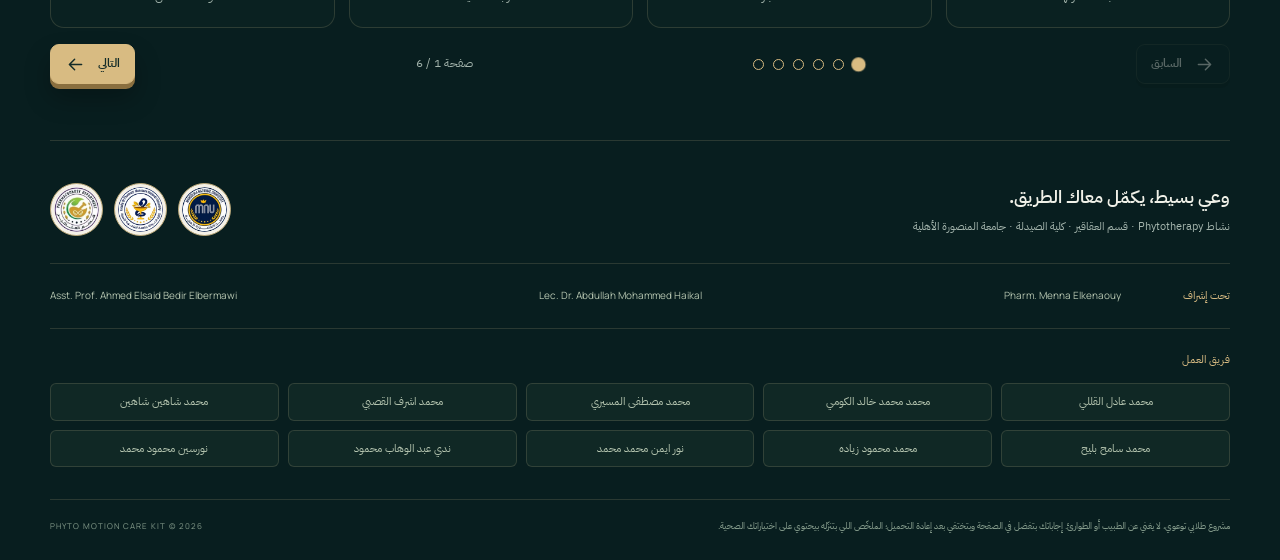
